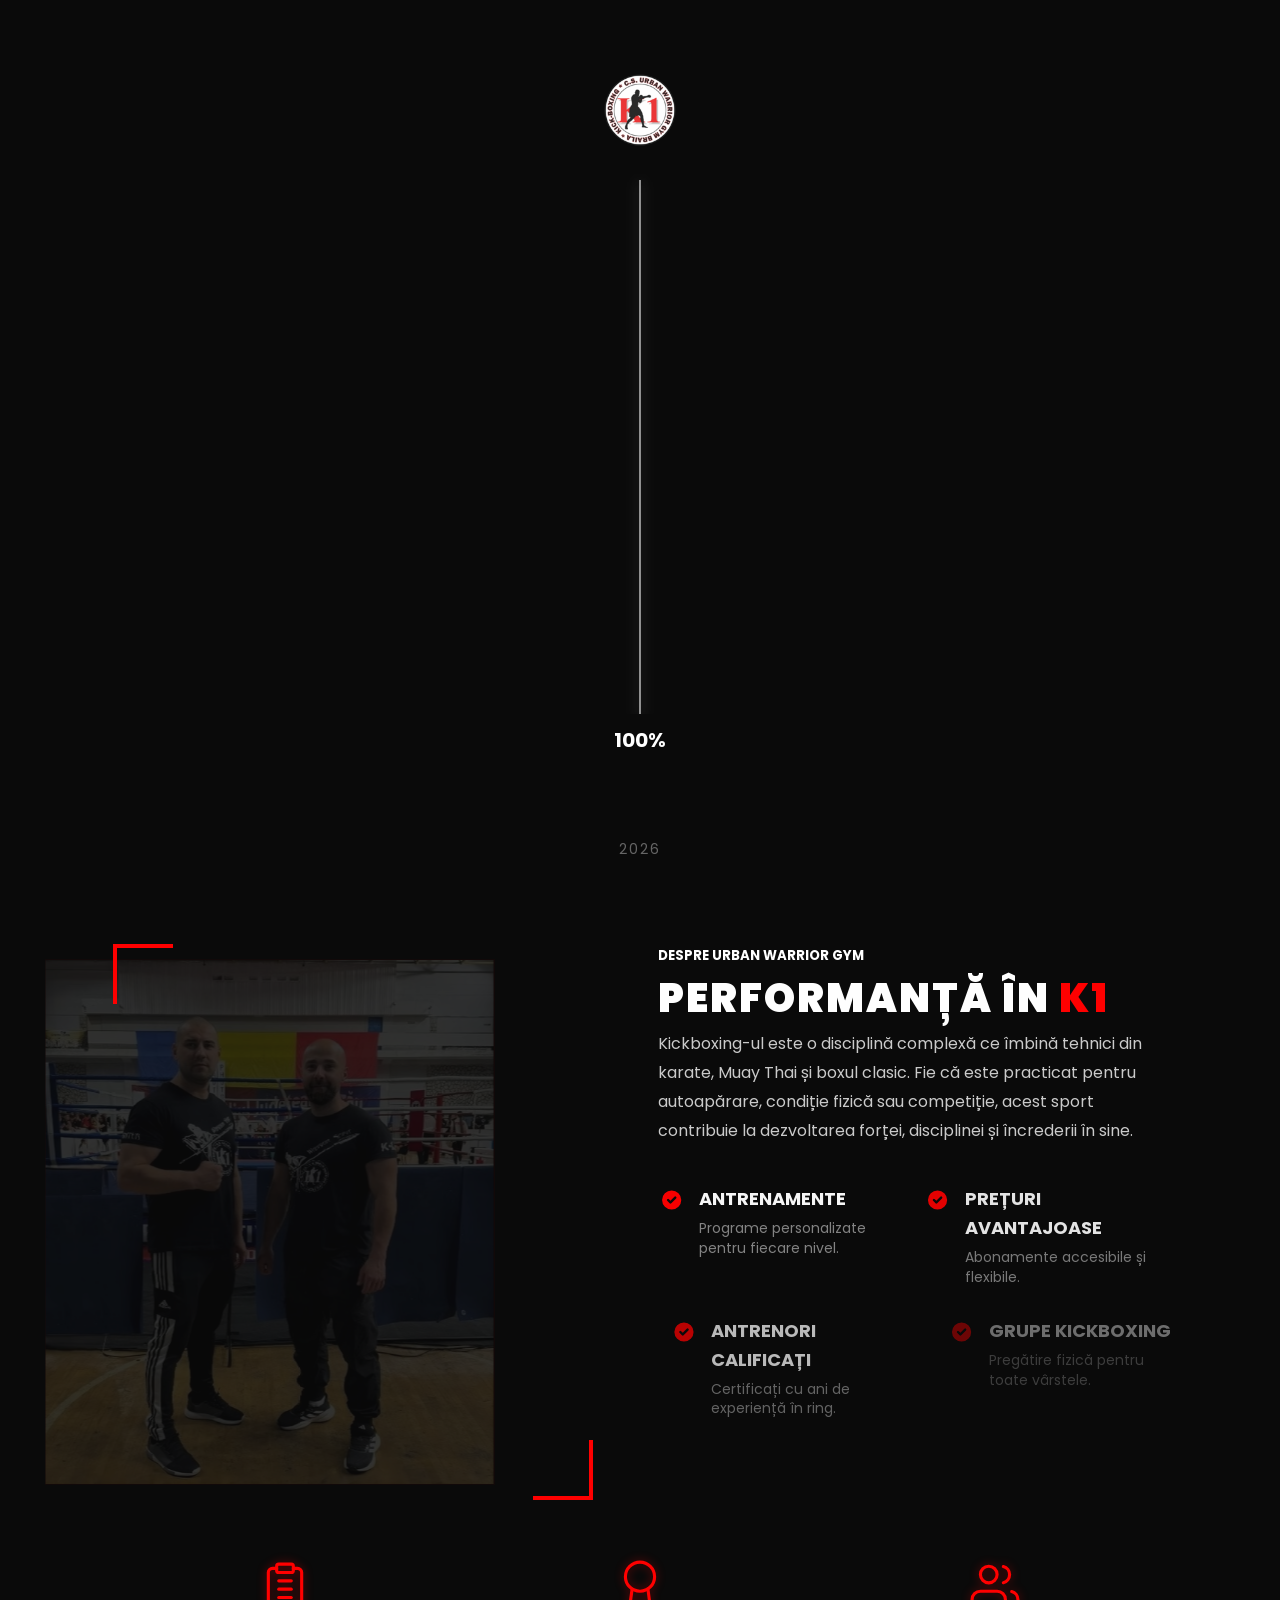
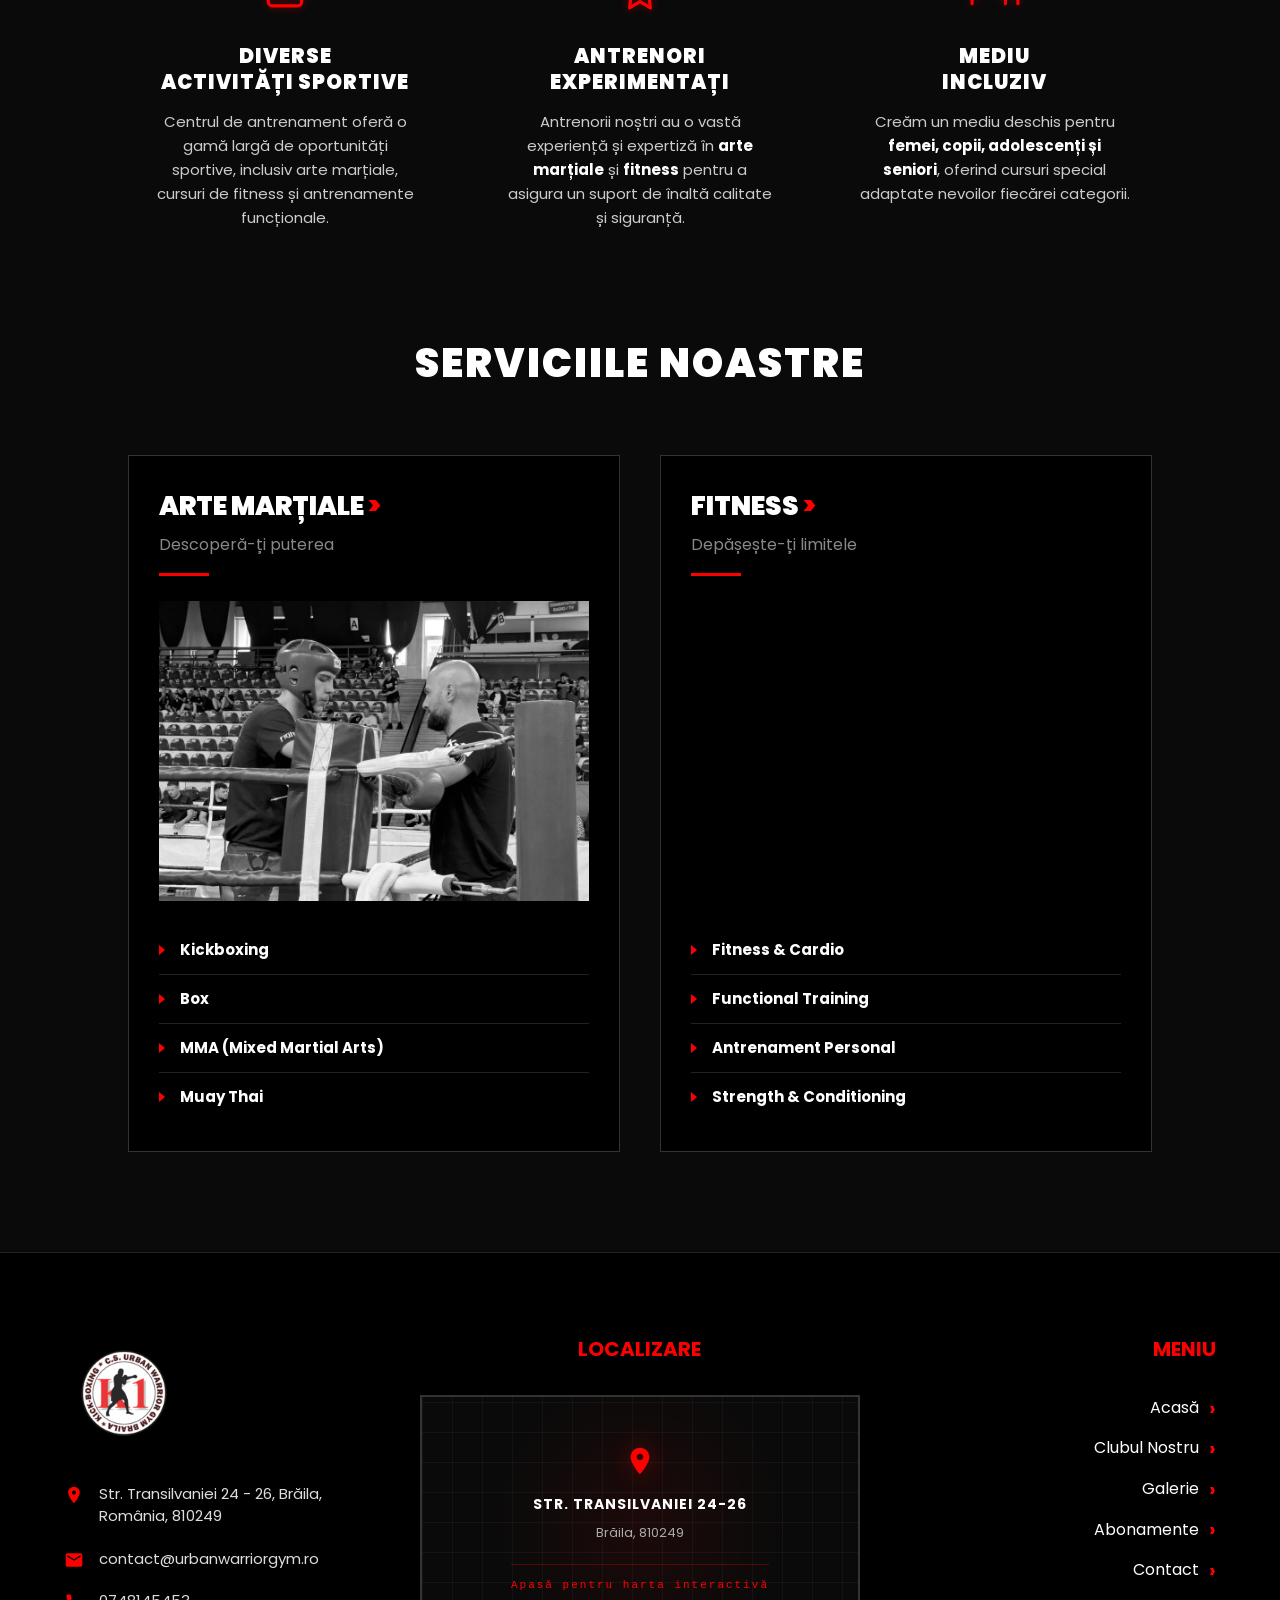
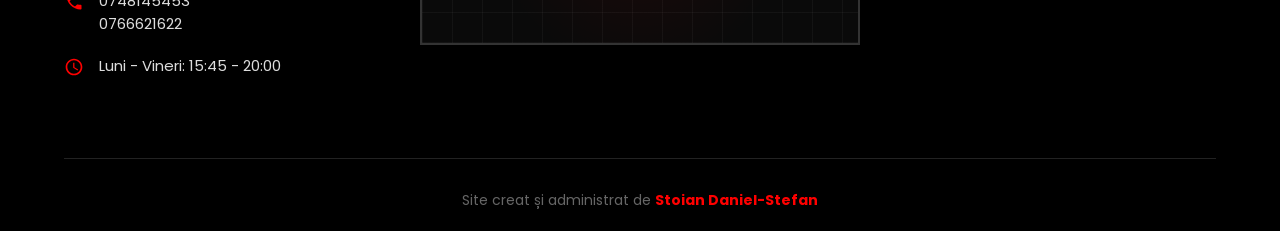
==== index.html @ cb4007ab "Hotfix: remove defer from gsap+lenis to fix preloader blocking" ====
<!doctype html>
<html lang="ro">
  <head>
    <meta charset="UTF-8" />
    <meta name="viewport" content="width=device-width, initial-scale=1.0" />
    <title>Urban Warrior Gym - Sală K1 Brăila | Kickboxing, MMA, Box</title>
    <meta name="description" content="C.S. Urban Warrior Gym Brăila - Sală de kickboxing, K1, MMA și fitness. Antrenori certificați, programe pentru toate nivelele." />
    <meta name="keywords" content="kickboxing braila, K1, MMA, fitness, sport contact, urban warrior gym" />
    <meta name="author" content="Stoian Daniel-Stefan" />
    <meta property="og:title" content="Urban Warrior Gym - Sală K1 Brăila" />
    <meta property="og:description" content="Comunitate dedicată pasionaților de sporturi de contact și performanță." />
    <meta property="og:image" content="img/luptatori-k1.jpg" />
    <meta property="og:type" content="website" />
    <meta property="og:locale" content="ro_RO" />
    <meta name="twitter:card" content="summary_large_image" />
    <meta name="theme-color" content="#0a0a0a" />
    <link rel="icon" type="image/png" href="img/logo.png" />
        <style>
      *{margin:0;padding:0;box-sizing:border-box;font-family:"Poppins",sans-serif}
      html,body{scrollbar-width:none;-ms-overflow-style:none}
      html::-webkit-scrollbar,body::-webkit-scrollbar{display:none;width:0;height:0}
      body{background-color:#0a0a0a;color:#fff;line-height:1.6;overflow-x:hidden;position:relative;-webkit-font-smoothing:antialiased;user-select:none}
      .preloader{position:fixed;top:0;left:0;width:100%;height:100%;background-color:#0a0a0a;z-index:9999;display:flex;justify-content:center;align-items:center;overflow:hidden}
      .preloader-header{position:absolute;top:60px;left:50%;transform:translateX(-50%);z-index:10}
      .loader-logo{width:100px;height:auto;display:block}
      .navbar{display:grid;grid-template-columns:1fr auto 1fr;align-items:center;background-color:rgba(10,10,10,0.8);backdrop-filter:blur(15px);-webkit-backdrop-filter:blur(15px);position:fixed;width:100%;z-index:1000;height:100px;border-bottom:1px solid rgba(255,255,255,0.05);padding:0}
      .logo-container{display:flex;justify-content:center;align-items:center;height:100%}
      .logo-img{height:80px;width:auto;display:block}
      .hero-split{display:flex;height:85vh;padding-top:100px;position:relative;overflow:hidden}
      .hero-content{flex:1;display:flex;flex-direction:column;justify-content:center;padding-left:10%;z-index:10}
      .hero-content h1{font-size:70px;font-weight:900;line-height:1;margin-bottom:25px;text-transform:uppercase}
      .red-text{color:#ff0000}
      .hero-image-container{flex:1.3;position:relative;height:100%;margin-left:-100px;z-index:2;overflow:hidden;isolation:isolate}
      .hero-img-actual{width:125%;height:100%;object-fit:cover;object-position:25% center;display:block}
      .global-grid-overlay{position:fixed;top:0;left:0;width:100%;height:100%;pointer-events:none;z-index:-1}
      #tsparticles{position:fixed;top:0;left:0;width:100%;height:100%;pointer-events:none;z-index:-2}
    </style>
    <link rel="preload" href="css/style.css" as="style" onload="this.onload=null;this.rel='stylesheet'" />
    <noscript><link rel="stylesheet" href="css/style.css" /></noscript>
    <link rel="preload" as="image" href="img/luptatori-k1-mobile.avif" type="image/avif" media="(max-width: 768px)" fetchpriority="high" />
    <link rel="preload" as="image" href="img/luptatori-k1.avif" type="image/avif" media="(min-width: 769px)" fetchpriority="high" />
    <link rel="preload" as="image" href="img/logo.png" fetchpriority="high" />
    <script>
      if (history.scrollRestoration) {
        history.scrollRestoration = "manual";
      }
      window.scrollTo(0, 0);
    </script>
        <script>
      (function () {
        document.addEventListener("contextmenu", function (e) { e.preventDefault(); });
        document.addEventListener("keydown", function (e) {
          var k = (e.key || "").toLowerCase();
          if (k === "f12") return e.preventDefault();
          if (e.ctrlKey && k === "u") return e.preventDefault();
          if (e.ctrlKey && k === "s") return e.preventDefault();
          if (e.ctrlKey && e.shiftKey && (k === "i" || k === "j" || k === "c")) return e.preventDefault();
          if (e.metaKey && e.altKey && (k === "i" || k === "j" || k === "c")) return e.preventDefault();
        });
        document.addEventListener("dragstart", function (e) {
          if (e.target && e.target.tagName === "IMG") e.preventDefault();
        });
      })();
    </script>
    <script src="js/gsap.min.js"></script>
    <script src="js/ScrollTrigger.min.js" defer></script>
    <script src="js/lenis.min.js"></script>
    <script src="js/tsparticles.slim.min.js" defer></script>    <script type="application/ld+json">
    {
      "@context": "https://schema.org",
      "@type": "SportsActivityLocation",
      "name": "C.S. Urban Warrior Gym",
      "address": {
        "@type": "PostalAddress",
        "streetAddress": "Str. Transilvaniei 24-26",
        "addressLocality": "Brăila",
        "postalCode": "810249",
        "addressCountry": "RO"
      },
      "telephone": "+40748145453",
      "email": "contact@urbanwarriorgym.ro",
      "openingHoursSpecification": [
        {
          "@type": "OpeningHoursSpecification",
          "dayOfWeek": ["Monday", "Tuesday", "Wednesday", "Thursday", "Friday"],
          "opens": "15:45",
          "closes": "20:00"
        }
      ],
      "sameAs": [
        "https://www.facebook.com/profile.php?id=100063555311388",
        "https://www.instagram.com/club_sportiv_urban_warrior_gym/",
        "https://www.youtube.com/@urbanwarriorgymbraila1560"
      ],
      "sport": ["Kickboxing", "K1", "MMA", "Box", "Muay Thai", "Fitness"]
    }
    </script>
  </head>
  <body>
    <div id="tsparticles"></div>
    <div class="global-grid-overlay"></div>

    <div class="preloader">
      <div class="loading-group">
        <div class="preloader-header">
          <img src="img/logo.png" alt="Urban Warrior Gym" class="loader-logo" width="100" height="100" />
        </div>
        <div class="loader-track">
          <div class="line-bg"></div>
          <div class="line-progress"></div>
          <div class="counter-wrap">
            <div class="counter">0%</div>
          </div>
        </div>
        <div class="preloader-footer">2026</div>
      </div>
      <div class="final-text-container">
        <div class="final-text left">URBAN</div>
        <div class="final-text right">WARRIOR</div>
      </div>
    </div>

    <nav class="navbar">
      <div class="logo-container">
        <img src="img/logo.png" alt="C.S. Urban Warrior K1 Logo" class="logo-img" width="80" height="80" />
      </div>
      <ul class="nav-links">
        <li><a href="#" class="active">ACASĂ</a></li>
        <li><a href="club.html">CLUBUL NOSTRU</a></li>
        <li><a href="galerie.html">GALERIE</a></li>
        <li><a href="abonamente.html">ABONAMENTE</a></li>
        <li><a href="contact.html">CONTACT</a></li>
      </ul>
      <button class="hamburger" aria-label="Meniu" type="button">
        <span></span>
        <span></span>
        <span></span>
      </button>
      <a href="contact.html" class="btn-cta">HAI LA SALĂ!</a>
    </nav>

    <section class="hero-split">
      <div class="hero-content">
        <h5 class="hero-subtitle">Bine ai venit!</h5>
        <h1>
          URBAN <span class="red-text">WARRIOR</span> <br />
          GYM
        </h1>
        <p class="hero-description">
          Urban Warrior Gym nu este doar o sală de antrenament, ci o comunitate
          dedicată pasionaților de sporturi de contact și performanță. Aici,
          fiecare antrenament înseamnă mai mult decât exercițiu fizic este o
          oportunitate de a evolua, de a depăși limitele și de a face parte
          dintr-un colectiv care te motivează să atingi noi performanțe.
        </p>
      </div>

      <div class="hero-image-container tech-frame">
        <div class="crosshair-corner corner-tl"></div>
        <div class="crosshair-corner corner-br"></div>
        <picture>
          <source type="image/avif" media="(max-width: 768px)" srcset="img/luptatori-k1-mobile.avif" />
          <source type="image/webp" media="(max-width: 768px)" srcset="img/luptatori-k1-mobile.webp" />
          <source media="(max-width: 768px)" srcset="img/luptatori-k1-mobile.jpg" />
          <source type="image/avif" srcset="img/luptatori-k1.avif" />
          <source type="image/webp" srcset="img/luptatori-k1.webp" />
          <img
            src="img/luptatori-k1.jpg"
            alt="Luptători Urban Warrior"
            class="hero-img-actual"
            fetchpriority="high"
            decoding="async"
          />
        </picture>
      </div>
    </section>

    <div class="marquee-wrapper">
      <div class="marquee-track">
        <div class="marquee-half">
          <span>KICKBOXING</span><span class="dot">•</span><span>MMA</span><span class="dot">•</span><span>FITNESS</span><span class="dot">•</span><span>BOX</span><span class="dot">•</span><span>CARDIO</span><span class="dot">•</span><span>MUAY THAI</span><span class="dot">•</span>
        </div>
        <div class="marquee-half" aria-hidden="true">
          <span>KICKBOXING</span><span class="dot">•</span><span>MMA</span><span class="dot">•</span><span>FITNESS</span><span class="dot">•</span><span>BOX</span><span class="dot">•</span><span>CARDIO</span><span class="dot">•</span><span>MUAY THAI</span><span class="dot">•</span>
        </div>
      </div>
    </div>

    <section class="about-section">
      <div class="about-container">
        <div class="about-image-wrapper">
          <div class="tech-corner top-left"></div>
          <div class="tech-corner bottom-right"></div>
          <picture>
              <source type="image/avif" srcset="img/antrenori-k1.avif" />
              <source type="image/webp" srcset="img/antrenori-k1.webp" />
              <img loading="lazy" decoding="async"
            src="img/antrenori-k1.jpg"
            alt="Antrenori Urban Warrior Gym"
            class="about-img" />
            </picture>
        </div>

        <div class="about-content">
          <h5 class="tech-subtitle">DESPRE URBAN WARRIOR GYM</h5>
          <h2 class="section-title text-left">
            PERFORMANȚĂ ÎN <span class="red-text">K1</span>
          </h2>

          <p class="about-description">
            Kickboxing-ul este o disciplină complexă ce îmbină tehnici din
            karate, Muay Thai și boxul clasic. Fie că este practicat pentru
            autoapărare, condiție fizică sau competiție, acest sport contribuie
            la dezvoltarea forței, disciplinei și încrederii în sine.
          </p>

          <div class="about-features-grid">
            <div class="feature-item">
              <svg
                xmlns="http://www.w3.org/2000/svg"
                class="feature-icon"
                viewBox="0 0 20 20"
                fill="currentColor"
              >
                <path
                  fill-rule="evenodd"
                  d="M10 18a8 8 0 100-16 8 8 0 000 16zm3.707-9.293a1 1 0 00-1.414-1.414L9 10.586 7.707 9.293a1 1 0 00-1.414 1.414l2 2a1 1 0 001.414 0l4-4z"
                  clip-rule="evenodd"
                />
              </svg>
              <div class="feature-text">
                <h3>Antrenamente</h3>
                <p>Programe personalizate pentru fiecare nivel.</p>
              </div>
            </div>

            <div class="feature-item">
              <svg
                xmlns="http://www.w3.org/2000/svg"
                class="feature-icon"
                viewBox="0 0 20 20"
                fill="currentColor"
              >
                <path
                  fill-rule="evenodd"
                  d="M10 18a8 8 0 100-16 8 8 0 000 16zm3.707-9.293a1 1 0 00-1.414-1.414L9 10.586 7.707 9.293a1 1 0 00-1.414 1.414l2 2a1 1 0 001.414 0l4-4z"
                  clip-rule="evenodd"
                />
              </svg>
              <div class="feature-text">
                <h3>Prețuri avantajoase</h3>
                <p>Abonamente accesibile și flexibile.</p>
              </div>
            </div>

            <div class="feature-item">
              <svg
                xmlns="http://www.w3.org/2000/svg"
                class="feature-icon"
                viewBox="0 0 20 20"
                fill="currentColor"
              >
                <path
                  fill-rule="evenodd"
                  d="M10 18a8 8 0 100-16 8 8 0 000 16zm3.707-9.293a1 1 0 00-1.414-1.414L9 10.586 7.707 9.293a1 1 0 00-1.414 1.414l2 2a1 1 0 001.414 0l4-4z"
                  clip-rule="evenodd"
                />
              </svg>
              <div class="feature-text">
                <h3>Antrenori calificați</h3>
                <p>Certificați cu ani de experiență în ring.</p>
              </div>
            </div>

            <div class="feature-item">
              <svg
                xmlns="http://www.w3.org/2000/svg"
                class="feature-icon"
                viewBox="0 0 20 20"
                fill="currentColor"
              >
                <path
                  fill-rule="evenodd"
                  d="M10 18a8 8 0 100-16 8 8 0 000 16zm3.707-9.293a1 1 0 00-1.414-1.414L9 10.586 7.707 9.293a1 1 0 00-1.414 1.414l2 2a1 1 0 001.414 0l4-4z"
                  clip-rule="evenodd"
                />
              </svg>
              <div class="feature-text">
                <h3>Grupe Kickboxing</h3>
                <p>Pregătire fizică pentru toate vârstele.</p>
              </div>
            </div>
          </div>

          <a
            href="#"
            class="btn-cta"
            style="display: inline-flex; margin-top: 30px"
            >DESCOPERĂ</a
          >
        </div>
      </div>
    </section>
    <section class="benefits-section">
      <div class="benefits-container">
        <div class="benefit-item">
          <div class="benefit-icon-wrapper">
            <svg
              xmlns="http://www.w3.org/2000/svg"
              class="benefit-icon"
              viewBox="0 0 24 24"
              fill="none"
              stroke="currentColor"
              stroke-width="2"
              stroke-linecap="round"
              stroke-linejoin="round"
            >
              <path
                d="M16 4h2a2 2 0 0 1 2 2v14a2 2 0 0 1-2 2H6a2 2 0 0 1-2-2V6a2 2 0 0 1 2-2h2"
              ></path>
              <rect x="8" y="2" width="8" height="4" rx="1" ry="1"></rect>
              <path d="M9 14h6"></path>
              <path d="M9 18h6"></path>
              <path d="M9 10h6"></path>
            </svg>
          </div>
          <h3>
            DIVERSE <br />
            ACTIVITĂȚI SPORTIVE
          </h3>
          <p>
            Centrul de antrenament oferă o gamă largă de oportunități sportive,
            inclusiv arte marțiale, cursuri de fitness și antrenamente
            funcționale.
          </p>
        </div>

        <div class="benefit-item">
          <div class="benefit-icon-wrapper">
            <svg
              xmlns="http://www.w3.org/2000/svg"
              class="benefit-icon"
              viewBox="0 0 24 24"
              fill="none"
              stroke="currentColor"
              stroke-width="2"
              stroke-linecap="round"
              stroke-linejoin="round"
            >
              <circle cx="12" cy="8" r="7"></circle>
              <polyline
                points="8.21 13.89 7 23 12 20 17 23 15.79 13.88"
              ></polyline>
            </svg>
          </div>
          <h3>
            ANTRENORI <br />
            EXPERIMENTAȚI
          </h3>
          <p>
            Antrenorii noștri au o vastă experiență și expertiză în
            <strong>arte marțiale</strong> și <strong>fitness</strong> pentru a
            asigura un suport de înaltă calitate și siguranță.
          </p>
        </div>

        <div class="benefit-item">
          <div class="benefit-icon-wrapper">
            <svg
              xmlns="http://www.w3.org/2000/svg"
              class="benefit-icon"
              viewBox="0 0 24 24"
              fill="none"
              stroke="currentColor"
              stroke-width="2"
              stroke-linecap="round"
              stroke-linejoin="round"
            >
              <path d="M17 21v-2a4 4 0 0 0-4-4H5a4 4 0 0 0-4 4v2"></path>
              <circle cx="9" cy="7" r="4"></circle>
              <path d="M23 21v-2a4 4 0 0 0-3-3.87"></path>
              <path d="M16 3.13a4 4 0 0 1 0 7.75"></path>
            </svg>
          </div>
          <h3>
            MEDIU <br />
            INCLUZIV
          </h3>
          <p>
            Creăm un mediu deschis pentru
            <strong>femei, copii, adolescenți și seniori</strong>, oferind
            cursuri special adaptate nevoilor fiecărei categorii.
          </p>
        </div>
      </div>
    </section>
    <section class="services">
      <div class="services-header">
        <h2 class="section-title">SERVICIILE NOASTRE</h2>
      </div>

      <div class="services-container">
        <div class="service-card">
          <div class="card-header">
            <h3>ARTE MARȚIALE <span class="red-text">></span></h3>
            <p class="card-subtitle">Descoperă-ți puterea</p>
            <div class="red-line"></div>
          </div>

          <div class="card-img">
            <picture>
              <source type="image/avif" srcset="img/martial-arts.avif" />
              <source type="image/webp" srcset="img/martial-arts.webp" />
              <img loading="lazy" decoding="async"
              src="img/martial-arts.jpg"
              alt="Martial Arts"
              class="img-fix"
              z />
            </picture>
          </div>

          <ul class="tech-list">
            <li>Kickboxing</li>
            <li>Box</li>
            <li>MMA (Mixed Martial Arts)</li>
            <li>Muay Thai</li>
          </ul>
        </div>

        <div class="service-card">
          <div class="card-header">
            <h3>FITNESS <span class="red-text">></span></h3>
            <p class="card-subtitle">Depășește-ți limitele</p>
            <div class="red-line"></div>
          </div>

          <div class="card-img">
            <picture>
              <source type="image/avif" srcset="img/fitness.avif" />
              <source type="image/webp" srcset="img/fitness.webp" />
              <img loading="lazy" decoding="async" src="img/fitness.jpg" alt="Fitness" class="img-fix" />
            </picture>
          </div>

          <ul class="tech-list">
            <li>Fitness & Cardio</li>
            <li>Functional Training</li>
            <li>Antrenament Personal</li>
            <li>Strength & Conditioning</li>
          </ul>
        </div>
      </div>
    </section>
    <div id="imageModal" class="modal">
      <span class="close-modal">&times;</span>
      <img class="modal-content" id="imgExpanded" />
      <div id="caption"></div>
    </div>

    <script>

      const lenis = new Lenis({
        duration: 0.9,
        easing: (t) => 1 - Math.pow(1 - t, 3),
        smooth: true,
        smoothTouch: false,
        syncTouch: false,
        wheelMultiplier: 1,
        lerp: 0.1,
      });

      lenis.stop();

      function raf(time) {
        lenis.raf(time);
        requestAnimationFrame(raf);
      }
      requestAnimationFrame(raf);

      document.addEventListener("DOMContentLoaded", () => {
        const preloader = document.querySelector(".preloader");



        const prefetchList = [
          "img/dan_capatana.jpg",
          "img/petrica_roman.jpg",
          "img/onoare.jpg",
          "img/disciplina.jpg",
          "img/respect.jpg",
          "img/victorie.jpg",
          "img/focus.jpg",
          "img/foto1.jpg",
          "img/foto2.jpg",
          "img/foto3.jpg",
          "img/foto4.jpg",
          "img/foto5.jpg",
          "img/foto6.jpg",
        ];
        if ("requestIdleCallback" in window) {
          requestIdleCallback(() => {
            prefetchList.forEach((src) => {
              const img = new Image();
              img.decoding = "async";
              img.src = src;
            });
          });
        } else {

          setTimeout(() => {
            prefetchList.forEach((src) => {
              const img = new Image();
              img.src = src;
            });
          }, 500);
        }


        const navEntry = performance.getEntriesByType("navigation")[0];
        if (navEntry && navEntry.type === "reload") {

          sessionStorage.removeItem("introVazut");
        }


        if (sessionStorage.getItem("introVazut") === "true") {

          preloader.style.display = "none";
          lenis.start();

          if (typeof ScrollTrigger !== "undefined") {
            ScrollTrigger.refresh();
          }
        } else {

          const counterElement = document.querySelector(".counter");
          const lineProgress = document.querySelector(".line-progress");
          const counterWrap = document.querySelector(".counter-wrap");
          const loadingGroup = document.querySelector(".loading-group");
          const finalTextContainer = document.querySelector(
            ".final-text-container",
          );
          const finalTexts = document.querySelectorAll(".final-text");

          let progress = { value: 0 };
          const tl = gsap.timeline();

          tl.to(progress, {
            value: 100,
            duration: 2.2,
            ease: "power2.inOut",
            onUpdate: function () {
              let percentage = Math.round(progress.value);
              counterElement.textContent = percentage + "%";
              lineProgress.style.height = percentage + "%";
              counterWrap.style.top = percentage + "%";
            },
          })
            .to(loadingGroup, { autoAlpha: 0, duration: 0.3 })
            .to(finalTextContainer, { autoAlpha: 1, duration: 0.01 }, "-=0.1")
            .to(finalTexts, {
              y: 0,
              opacity: 1,
              scale: 1,
              duration: 0.5,
              ease: "back.out(1.2)",
              stagger: 0.1,
            })
            .to({}, { duration: 0.8 })
            .to(preloader, {
              scale: 0.95,
              borderRadius: "30px",
              duration: 0.8,
              ease: "power3.inOut",
              boxShadow: "0px 20px 50px rgba(0,0,0,0.5)",
            })
            .to(
              finalTextContainer,
              { opacity: 0, scale: 0.9, duration: 0.4 },
              "<+=0.2",
            )
            .to(
              preloader,
              {
                y: "-120%",
                duration: 0.8,
                ease: "power4.in",
                onComplete: () => {

                  sessionStorage.setItem("introVazut", "true");
                  lenis.start();
                },
              },
              ">-0.2",
            );
        }
      });
    </script>

    <script>
      var modal = document.getElementById("imageModal");
      var img = document.querySelector(".about-img");
      var modalImg = document.getElementById("imgExpanded");
      var closeBtn = document.querySelector(".close-modal");

      img.onclick = function () {
        modal.style.display = "flex";
        modal.style.alignItems = "center";
        modal.style.justifyContent = "center";
        modalImg.src = this.src;
      };

      closeBtn.onclick = function () {
        modal.style.display = "none";
      };

      modal.onclick = function (e) {
        if (e.target !== modalImg) {
          modal.style.display = "none";
        }
      };

      document.addEventListener("keydown", function (event) {
        if (event.key === "Escape") {
          modal.style.display = "none";
        }
      });
    </script>
    <script>
      document.addEventListener("DOMContentLoaded", () => {

        if (typeof ScrollTrigger !== "undefined") {
          gsap.registerPlugin(ScrollTrigger);

          gsap.from(".about-img", {
            scrollTrigger: {
              trigger: ".about-section",
              start: "top 80%",
              toggleActions: "play none none reverse",
            },
            x: -100,
            opacity: 0,
            duration: 1.2,
            ease: "power3.out",
          });


          const elementeText = gsap.utils.toArray([
            ".about-content h5",
            ".about-content h2",
            ".about-description",
            ".feature-item",
            ".about-content .btn-cta",
          ]);

          gsap.from(elementeText, {
            scrollTrigger: {
              trigger: ".about-content",
              start: "top 80%",
            },
            x: 50,
            opacity: 0,
            duration: 1,
            stagger: 0.15,
            ease: "power3.out",
          });
        }
      });
    </script>
    <footer class="site-footer">
      <div class="footer-content">
        <div class="footer-col contact-col">
          <img src="img/logo.png" alt="Urban Warrior Logo" class="footer-logo" width="120" height="120" />

          <ul class="contact-details">
            <li>
              <svg
                xmlns="http://www.w3.org/2000/svg"
                class="footer-icon"
                viewBox="0 0 24 24"
                fill="currentColor"
              >
                <path
                  d="M12 2C8.13 2 5 5.13 5 9c0 5.25 7 13 7 13s7-7.75 7-13c0-3.87-3.13-7-7-7zm0 9.5c-1.38 0-2.5-1.12-2.5-2.5s1.12-2.5 2.5-2.5 2.5 1.12 2.5 2.5-1.12 2.5-2.5 2.5z"
                />
              </svg>
              <span>Str. Transilvaniei 24 - 26, Brăila, România, 810249</span>
            </li>
            <li>
              <svg
                xmlns="http://www.w3.org/2000/svg"
                class="footer-icon"
                viewBox="0 0 24 24"
                fill="currentColor"
              >
                <path
                  d="M20 4H4c-1.1 0-1.99.9-1.99 2L2 18c0 1.1.9 2 2 2h16c1.1 0 2-.9 2-2V6c0-1.1-.9-2-2-2zm0 4l-8 5-8-5V6l8 5 8-5v2z"
                />
              </svg>
              <span>contact@urbanwarriorgym.ro</span>
            </li>
            <li>
              <svg
                xmlns="http://www.w3.org/2000/svg"
                class="footer-icon"
                viewBox="0 0 24 24"
                fill="currentColor"
              >
                <path
                  d="M6.62 10.79c1.44 2.83 3.76 5.14 6.59 6.59l2.2-2.2c.27-.27.67-.36 1.02-.28 1.12.27 2.33.41 3.57.41.55 0 1 .45 1 1V20c0 .55-.45 1-1 1-9.39 0-17-7.61-17-17 0-.55.45-1 1-1h3.5c.55 0 1 .45 1 1 .25 1.13.41 2.5.68 3.7.09.42-.04.83-.41 1.17l-1.99 2.14z"
                />
              </svg>
              <div class="phones">
                <span>0748145453</span>
                <span>0766621622</span>
              </div>
            </li>
            <li>
              <svg
                xmlns="http://www.w3.org/2000/svg"
                class="footer-icon"
                viewBox="0 0 24 24"
                fill="currentColor"
              >
                <path
                  d="M11.99 2C6.47 2 2 6.48 2 12s4.47 10 9.99 10C17.52 22 22 17.52 22 12S17.52 2 11.99 2zM12 20c-4.42 0-8-3.58-8-8s3.58-8 8-8 8 3.58 8 8-3.58 8-8 8zm.5-13H11v6l5.25 3.15.75-1.23-4.5-2.67z"
                />
              </svg>
              <span>Luni - Vineri: 15:45 - 20:00</span>
            </li>
          </ul>
        </div>

        <div class="footer-col contact-col"></div>

        <div class="footer-col map-col">
          <h3 class="footer-title">LOCALIZARE</h3>
          <div class="map-frame">
            <div class="map-placeholder" data-mapsrc="https://www.google.com/maps/embed?pb=!1m18!1m12!1m3!1d2823.963868846358!2d27.95478437666248!3d45.26388897107147!2m3!1f0!2f0!3f0!3m2!1i1024!2i768!4f13.1!3m3!1m2!1s0x40b729be60b62d2b%3A0x6a0c0e0b6b6b6b6b!2sStrada%20Transilvaniei%2024%2C%20Br%C4%83ila!5e0!3m2!1sen!2sro!4v1700000000000!5m2!1sen!2sro" data-loaded="false">
              <div class="map-placeholder-inner">
                <svg viewBox="0 0 24 24" fill="currentColor" class="map-pin-icon"><path d="M12 2C8.13 2 5 5.13 5 9c0 5.25 7 13 7 13s7-7.75 7-13c0-3.87-3.13-7-7-7zm0 9.5c-1.38 0-2.5-1.12-2.5-2.5s1.12-2.5 2.5-2.5 2.5 1.12 2.5 2.5-1.12 2.5-2.5 2.5z"/></svg>
                <strong>Str. Transilvaniei 24-26</strong>
                <span class="map-place">Brăila, 810249</span>
                <span class="map-load-hint">Apasă pentru harta interactivă</span>
              </div>
            </div>
          </div>
        </div>

        <div class="footer-col menu-col"></div>

        <div class="footer-col menu-col">
          <h3 class="footer-title">MENIU</h3>
          <ul class="footer-links">
            <li><a href="index.html">Acasă</a></li>
            <li><a href="club.html">Clubul Nostru</a></li>
            <li><a href="galerie.html">Galerie</a></li>
            <li><a href="abonamente.html">Abonamente</a></li>
            <li><a href="contact.html">Contact</a></li>
          </ul>
        </div>
      </div>

      <div class="footer-bottom">
        <p>
          Site creat și administrat de
          <span class="admin-name">Stoian Daniel-Stefan</span>
        </p>
      </div>
    </footer>
      <script>
      if (typeof tsParticles !== "undefined") {
        tsParticles.load({
          id: "tsparticles",
          options: {
            fpsLimit: 60,
            particles: {
              number: { value: 35, density: { enable: true, area: 1200 } },
              color: { value: ["#ff0000", "#ffffff"] },
              opacity: { value: { min: 0.08, max: 0.4 } },
              size: { value: { min: 0.5, max: 2 } },
              move: {
                enable: true,
                speed: 0.5,
                direction: "none",
                random: true,
                straight: false,
                outModes: { default: "out" }
              },
              links: { enable: false }
            },
            background: { color: "transparent" },
            interactivity: { events: { onHover: { enable: false } } },
            detectRetina: true
          }
        });
      }
    </script>
      <script>
      (function () {
        var burger = document.querySelector(".hamburger");
        if (!burger) return;
        burger.addEventListener("click", function () {
          document.body.classList.toggle("menu-open");
        });
        document.querySelectorAll(".nav-links a").forEach(function (a) {
          a.addEventListener("click", function () {
            document.body.classList.remove("menu-open");
          });
        });
      })();
    </script>
  
    <script>
      (function () {
        document.addEventListener("click", function (e) {
          const ph = e.target.closest(".map-placeholder");
          if (!ph || ph.dataset.loaded === "true") return;
          const src = ph.dataset.mapsrc;
          if (!src) return;
          const iframe = document.createElement("iframe");
          iframe.src = src;
          iframe.allowFullscreen = true;
          iframe.loading = "lazy";
          iframe.referrerPolicy = "no-referrer-when-downgrade";
          iframe.style.cssText = "position:absolute;inset:0;width:100%;height:100%;border:0;z-index:2";
          iframe.title = "Hartă C.S. Urban Warrior Gym";
          ph.appendChild(iframe);
          ph.dataset.loaded = "true";
          ph.style.cursor = "default";
        }, { passive: true });
      })();
    </script>
  </body>
</html>
---- css/style.css ----
@font-face {
  font-family: "Poppins";
  src: url("../fonts/Poppins-Regular.ttf") format("truetype");
  font-weight: 400;
  font-style: normal;
  font-display: swap;
}

@font-face {
  font-family: "Poppins";
  src: url("../fonts/Poppins-Bold.ttf") format("truetype");
  font-weight: 700;
  font-style: normal;
  font-display: swap;
}

@font-face {
  font-family: "Poppins";
  src: url("../fonts/Poppins-Black.ttf") format("truetype");
  font-weight: 900;
  font-style: normal;
  font-display: swap;
}

* {
  margin: 0;
  padding: 0;
  box-sizing: border-box;
  font-family: "Poppins", sans-serif;
}

html,
body {
  scrollbar-width: none;
  -ms-overflow-style: none;
}

html::-webkit-scrollbar,
body::-webkit-scrollbar {
  display: none;
  width: 0;
  height: 0;
}

body {
  background-color: #0a0a0a;
  color: white;
  line-height: 1.6;
  overflow-x: hidden;
  position: relative;
  -webkit-font-smoothing: antialiased;
  -webkit-user-select: none;
  -moz-user-select: none;
  -ms-user-select: none;
  user-select: none;
}

.preloader {
  position: fixed;
  top: 0;
  left: 0;
  width: 100%;
  height: 100%;
  background-color: #0a0a0a;
  z-index: 9999;
  display: flex;
  justify-content: center;
  align-items: center;
  overflow: hidden;
  border-radius: 0px;
  transform-origin: center center;
  box-shadow: 0 0 0px rgba(0, 0, 0, 0);
}

.loading-group {
  width: 100%;
  height: 100%;
  position: absolute;
  top: 0;
  left: 0;
  z-index: 50;
}

.preloader-header {
  position: absolute;
  top: 60px;
  left: 50%;
  transform: translateX(-50%);
  z-index: 10;
}

.loader-logo {
  width: 100px;
  height: auto;
  display: block;
}

.loader-track {
  position: absolute;
  top: 50%;
  left: 50%;
  transform: translate(-50%, -50%);
  width: 1px;
  height: 60vh;
}

.line-bg {
  position: absolute;
  top: 0;
  left: 0;
  width: 100%;
  height: 100%;
  background-color: rgba(255, 255, 255, 0.15);
}

.line-progress {
  position: absolute;
  top: 0;
  left: 0;
  width: 100%;
  height: 0%;
  background-color: #fff;
  box-shadow: 0 0 15px rgba(255, 255, 255, 0.6);
  z-index: 2;
}

.counter-wrap {
  position: absolute;
  top: 0%;
  left: 50%;
  transform: translate(-50%, -50%);
  z-index: 5;
}

.counter {
  font-size: 20px;
  font-weight: 700;
  color: #fff;
  background-color: #0a0a0a;
  padding: 10px 0;
  margin-top: 40px;
  font-variant-numeric: tabular-nums;
}

.preloader-footer {
  position: absolute;
  bottom: 40px;
  left: 50%;
  transform: translateX(-50%);
  font-size: 14px;
  color: #666;
  letter-spacing: 2px;
}

.final-text-container {
  position: absolute;
  top: 50%;
  left: 50%;
  transform: translate(-50%, -50%);
  display: flex;
  justify-content: center;
  align-items: center;
  gap: 40px;
  z-index: 100;
  visibility: hidden;
  opacity: 0;
  width: 100%;
}

.final-text {
  font-size: 8vw;
  font-weight: 900;
  text-transform: uppercase;
  line-height: 1;
  transform: translateY(30px) scale(0.9);
  opacity: 0;
}

.final-text.left {
  color: #ffffff;
}
.final-text.right {
  color: #ff0000;
}

.navbar {
  display: grid;
  grid-template-columns: 1fr auto 1fr;
  align-items: center;
  background-color: rgba(10, 10, 10, 0.8);
  backdrop-filter: blur(15px);
  position: fixed;
  width: 100%;
  z-index: 1000;
  height: 100px;
  border-bottom: 1px solid rgba(255, 255, 255, 0.05);
  padding: 0;
}

.logo-container {
  display: flex;
  justify-content: center;
  align-items: center;
  height: 100%;
}

.logo-img {
  height: 80px;
  width: auto;
  display: block;
}

.nav-links {
  display: flex;
  list-style: none;
  justify-content: center;
  padding: 0;
  margin: 0;
}

.nav-links li {
  margin: 0 15px;
}

.nav-links a {
  text-decoration: none;
  color: white;
  font-size: 14px;
  font-weight: 700;
  text-transform: uppercase;
  letter-spacing: 1px;
  position: relative;
  transition: color 0.3s;
}

.nav-links a:hover {
  color: #ff0000;
}

.nav-links a.active {
  color: #ff0000;
}

.btn-cta {
  display: inline-flex;
  align-items: center;
  justify-content: center;
  background-color: #ff0000;
  color: white;
  height: 100%;
  min-height: 50px;
  padding: 0 50px;
  text-decoration: none;
  font-weight: 900;
  text-transform: uppercase;
  letter-spacing: 1px;
  transition: 0.3s;
  clip-path: polygon(10% 0%, 100% 0%, 90% 100%, 0% 100%);
}

.btn-cta:hover {
  background-color: white;
  color: #ff0000;
}

.navbar .btn-cta {
  height: 100%;
  width: auto;
  min-width: 180px;
  font-size: 14px;
  padding: 0 40px 0 60px;
  clip-path: polygon(40px 0, 100% 0, 100% 100%, 0% 100%);
  margin-left: auto;
}

.navbar .btn-cta:hover {
  background-color: white;
  color: #ff0000;
  padding-right: 50px;
}

.hero-split {
  display: flex;
  height: 85vh;
  padding-top: 100px;
  position: relative;
  overflow: hidden;
}

.hero-split::before {
  content: "URBAN \A WARRIOR \A GYM";
  white-space: pre;
  position: absolute;
  top: 55%;
  left: 20px;
  transform: translateY(-50%);
  font-size: 9vw;
  font-weight: 900;
  line-height: 0.9;
  color: transparent;
  -webkit-text-stroke: 2px rgba(255, 255, 255, 0.04);
  z-index: 1;
  pointer-events: none;
}

.hero-content {
  flex: 1;
  display: flex;
  flex-direction: column;
  justify-content: center;
  padding-left: 10%;
  z-index: 10;
}

.hero-subtitle {
  color: #ff0000;
  font-size: 16px;
  font-weight: 700;
  letter-spacing: 3px;
  margin-bottom: 15px;
}

.hero-content h1 {
  font-size: 70px;
  font-weight: 900;
  line-height: 1;
  margin-bottom: 25px;
  text-transform: uppercase;
}

.red-text {
  color: #ff0000;
}

.hero-description {
  color: #ccc;
  font-size: 18px;
  max-width: 500px;
  margin-bottom: 0;
}

.hero-image-container {
  flex: 1.3;
  position: relative;
  height: 100%;
  margin-left: -100px;
  z-index: 2;
  overflow: hidden;
  isolation: isolate;
}

.hero-img-actual {
  width: 125%;
  height: 100%;
  object-fit: cover;
  object-position: 25% center;
  position: relative;
  z-index: 1;
  display: block;
}

.hero-image-container::before {
  content: "";
  position: absolute;
  inset: 0;
  background-image:
    linear-gradient(rgba(255, 255, 255, 0.06) 1px, transparent 1px),
    linear-gradient(90deg, rgba(255, 255, 255, 0.06) 1px, transparent 1px);
  background-size: 60px 60px;
  opacity: 0.85;
  mix-blend-mode: overlay;
  pointer-events: none;
  z-index: 4;
  -webkit-mask-image: linear-gradient(
    to right,
    transparent 0%,
    #fff 18%,
    #fff 48%,
    transparent 78%
  );
  -webkit-mask-repeat: no-repeat;
  -webkit-mask-size: 100% 100%;
  mask-image: linear-gradient(
    to right,
    transparent 0%,
    #fff 18%,
    #fff 48%,
    transparent 78%
  );
  mask-repeat: no-repeat;
  mask-size: 100% 100%;
  mask-mode: alpha;
}

.crosshair-corner {
  position: absolute;
  width: 30px;
  height: 30px;
  pointer-events: none;
  z-index: 4;
}

.corner-tl {
  top: 12px;
  left: 12px;
  border-top: 2px solid #fff;
  border-left: 2px solid #fff;
}

.corner-br {
  bottom: 12px;
  right: 12px;
  border-bottom: 2px solid #fff;
  border-right: 2px solid #fff;
}

.marquee-wrapper {
  background-color: #ff0000;
  color: white;
  overflow: hidden;
  white-space: nowrap;
  padding: 10px 0;
  border-top: 2px solid white;
  border-bottom: 2px solid white;
  display: flex;
  align-items: center;
  height: 80px;
}

.marquee-content {
  display: flex;
  flex-shrink: 0;
  animation: scrolling 50s linear infinite;
  align-items: center;
}

.marquee-content span {
  font-size: 40px;
  font-weight: 900;
  padding: 0 30px;
  text-transform: uppercase;
  display: flex;
  align-items: center;
}

.dot {
  font-size: 30px;
  opacity: 0.6;
}

@keyframes scrolling {
  from {
    transform: translateX(0);
  }
  to {
    transform: translateX(-100%);
  }
}

.services {
  padding: 40px 10% 100px 10%;
  background-color: transparent;
  position: relative;
  z-index: 1;
}

.services-header {
  text-align: center;
  margin-bottom: 60px;
}

.section-title {
  font-size: 40px;
  text-transform: uppercase;
  letter-spacing: 2px;
  font-weight: 900;
  margin: 0;
  color: white;
}

.services-container {
  display: flex;
  gap: 40px;
  justify-content: center;
  flex-wrap: wrap;
}

.service-card {
  background-color: #000;
  flex: 1;
  min-width: 350px;
  border: 1px solid #333;
  padding: 30px;
  transition: border-color 0.3s ease;
}

.service-card:hover {
  border-color: #ff0000;
}

.card-header {
  margin-bottom: 25px;
}

.service-card h3 {
  font-size: 26px;
  font-weight: 800;
  color: white;
  text-transform: uppercase;
  margin-bottom: 5px;
}

.card-subtitle {
  color: #888;
  font-size: 16px;
  margin-bottom: 15px;
  font-weight: 400;
}

.red-line {
  width: 50px;
  height: 3px;
  background-color: #ff0000;
}

.card-img {
  width: 100%;
  height: 300px;
  margin-bottom: 25px;
  overflow: hidden;
}

.card-img img {
  width: 100%;
  height: 100%;
  object-fit: cover;
  filter: grayscale(100%);
  transition: 0.4s;
  object-position: top center 20%;
}

.service-card:hover .card-img img {
  filter: grayscale(0%);
  transform: scale(1.05);
}

.tech-list {
  list-style: none;
  padding: 0;
  margin: 0;
}

.tech-list li {
  padding: 12px 0;
  color: white;
  font-size: 15px;
  font-weight: 600;
  border-bottom: 1px solid #222;
  display: flex;
  align-items: center;
  transition: 0.3s;
}

.tech-list li:last-child {
  border-bottom: none;
}

.tech-list li::before {
  content: "";
  display: inline-block;
  width: 0;
  height: 0;
  border-top: 5px solid transparent;
  border-bottom: 5px solid transparent;
  border-left: 6px solid #ff0000;
  margin-right: 15px;
}

.tech-list li:hover {
  padding-left: 10px;
  color: #ccc;
}

html.lenis,
html.lenis body {
  height: auto;
}

.lenis.lenis-smooth {
  scroll-behavior: auto !important;
}

.lenis.lenis-smooth [data-lenis-prevent] {
  overscroll-behavior: contain;
}

.lenis.lenis-stopped {
  overflow: hidden;
}

.lenis.lenis-scrolling iframe {
  pointer-events: none;
}

.global-grid-overlay {
  position: fixed;
  top: 0;
  left: 0;
  width: 100%;
  height: 100%;
  background-image:
    linear-gradient(rgba(255, 255, 255, 0.03) 1px, transparent 1px),
    linear-gradient(90deg, rgba(255, 255, 255, 0.03) 1px, transparent 1px);
  background-size: 60px 60px;
  pointer-events: none;
  z-index: -1;
}

.tech-plus,
.tp-1,
.tech-coords {
  display: none !important;
}

.about-section {
  padding: 100px 10% 30px 10%;
  background-color: transparent;
  position: relative;
  z-index: 1;
}
.about-container {
  display: flex;
  gap: 80px;
  align-items: center;
  flex-wrap: wrap;
}

.about-image-wrapper {
  flex: 1;
  position: relative;
  min-width: 300px;
  max-width: 450px;
  margin: 0 auto;
}

.about-img {
  width: 100%;
  height: auto;
  display: block;
  border: 1px solid rgba(255, 0, 0, 0.2);
  transition: 0.3s;
  position: relative;
  z-index: 2;
  cursor: zoom-in;
}

.tech-corner {
  position: absolute;
  width: 60px;
  height: 60px;
  pointer-events: none;
  z-index: 3;
}

.tech-corner.top-left {
  top: -15px;
  left: -15px;
  border-top: 4px solid #ff0000;
  border-left: 4px solid #ff0000;
}

.tech-corner.bottom-right {
  bottom: -15px;
  right: -15px;
  border-bottom: 4px solid #ff0000;
  border-right: 4px solid #ff0000;
}

.about-content {
  flex: 1;
  min-width: 300px;
}

.text-left {
  text-align: left !important;
}

.about-description {
  color: #ccc;
  font-size: 16px;
  margin-bottom: 40px;
  line-height: 1.8;
}

.about-features-grid {
  display: grid;
  grid-template-columns: 1fr 1fr;
  gap: 30px;
}

.feature-item {
  display: flex;
  align-items: flex-start;
  gap: 15px;
}

.feature-icon {
  width: 24px;
  height: 24px;
  color: #ff0000;
  flex-shrink: 0;
  margin-top: 3px;
}

.feature-text h3 {
  font-size: 18px;
  font-weight: 700;
  margin-bottom: 5px;
  color: white;
  text-transform: uppercase;
}

.feature-text p {
  font-size: 14px;
  color: #888;
  line-height: 1.4;
}

.benefits-section {
  padding: 0 10% 30px 10%;
  background-color: transparent;
  position: relative;
  z-index: 2;
}
.benefits-container {
  display: flex;
  justify-content: space-between;
  gap: 40px;
  flex-wrap: wrap;
}

.benefit-item {
  flex: 1;
  min-width: 280px;
  text-align: center;
  padding: 30px 20px;
  border: 1px solid transparent;
  transition: 0.3s;
}

.benefit-item:hover {
  border-color: rgba(255, 255, 255, 0.1);
  background: rgba(255, 255, 255, 0.02);
}

.benefit-icon-wrapper {
  margin-bottom: 25px;
}

.benefit-icon {
  width: 50px;
  height: 50px;
  color: #ff0000;
  stroke-width: 1.5px;
  filter: drop-shadow(0 0 5px rgba(255, 0, 0, 0.4));
  transition: 0.3s;
}

.benefit-item:hover .benefit-icon {
  transform: scale(1.1);
  color: white;
}

.benefit-item h3 {
  font-size: 20px;
  font-weight: 800;
  color: white;
  text-transform: uppercase;
  margin-bottom: 15px;
  letter-spacing: 1px;
  line-height: 1.3;
}

.benefit-item p {
  font-size: 15px;
  color: #ccc;
  line-height: 1.6;
}

.benefit-item strong {
  color: white;
  font-weight: 700;
}

.modal {
  display: none;
  position: fixed;
  z-index: 99999;
  padding-top: 50px;
  left: 0;
  top: 0;
  width: 100%;
  height: 100%;
  background-color: rgba(10, 10, 10, 0.95);
  backdrop-filter: blur(5px);
}

.modal-content {
  margin: auto;
  display: block;
  width: auto;
  height: auto;
  max-width: 90vw;
  max-height: 85vh;
  object-fit: contain;
  border: 2px solid #ff0000;
  box-shadow: 0 0 30px rgba(255, 0, 0, 0.3);
  animation: zoomIn 0.3s;
}

.close-modal {
  position: absolute;
  top: 20px;
  right: 35px;
  color: #f1f1f1;
  font-size: 60px;
  font-weight: bold;
  transition: 0.3s;
  cursor: pointer;
  line-height: 1;
}

.close-modal:hover,
.close-modal:focus {
  color: #ff0000;
  text-decoration: none;
  cursor: pointer;
}

@keyframes zoomIn {
  from {
    transform: scale(0.8);
    opacity: 0;
  }
  to {
    transform: scale(1);
    opacity: 1;
  }
}

.img-fix {
  object-position: center 29% !important;
}

.site-footer {
  background-color: #000000;
  color: white;
  padding: 80px 5% 20px 5%;
  position: relative;
  z-index: 10;
  border-top: 1px solid #222;
}

.footer-content {
  display: grid;
  grid-template-columns: 1fr 1.5fr 1fr;
  align-items: start;
  gap: 40px;
  margin-bottom: 60px;
  max-width: 1400px;
  margin-left: auto;
  margin-right: auto;
}

.footer-col {
  width: 100%;
}

.contact-col {
  text-align: left;
}

.menu-col {
  text-align: right;
  display: flex;
  flex-direction: column;
  align-items: flex-end;
}

.map-col {
  text-align: center;
  padding: 0 10px;
  flex: 1.5;
  min-width: 300px;
}

.map-frame {
  width: 100%;
  height: 250px;
  border: 2px solid #333;
  overflow: hidden;
  position: relative;
  transition: 0.3s;
}

.footer-logo {
  width: 120px;
  height: auto;
  margin-bottom: 30px;
  display: block;
}

.contact-details {
  list-style: none;
  padding: 0;
  margin: 0;
  -webkit-user-select: text;
  -moz-user-select: text;
  -ms-user-select: text;
  user-select: text;
}

.contact-details li {
  display: flex;
  align-items: flex-start;
  margin-bottom: 20px;
  font-size: 15px;
  color: #ddd;
  line-height: 1.5;
}

.footer-icon {
  width: 20px;
  height: 20px;
  color: #ff0000;
  fill: currentColor;
  margin-right: 15px;
  flex-shrink: 0;
  margin-top: 2px;
}

.phones {
  display: flex;
  flex-direction: column;
  -webkit-user-select: text;
  -moz-user-select: text;
  -ms-user-select: text;
  user-select: text;
}

.footer-title {
  color: #ff0000;
  font-size: 20px;
  text-transform: uppercase;
  margin-bottom: 30px;
  font-weight: 700;
}

.footer-links {
  list-style: none;
  padding: 0;
}

.footer-links li {
  margin-bottom: 15px;
}

.footer-links a {
  color: white;
  text-decoration: none;
  font-size: 16px;
  transition: 0.3s;
  display: inline-flex;
  align-items: center;
  flex-direction: row-reverse;
}

.footer-links a::before {
  content: "›";
  color: #ff0000;
  font-weight: bold;
  font-size: 20px;
  margin-left: 10px;
  margin-right: 0;
  line-height: 1;
}

.footer-links a:hover {
  color: #ff0000;
  transform: translateX(-5px);
}

.footer-bottom {
  text-align: center;
  padding-top: 30px;
  border-top: 1px solid #222;
  font-size: 14px;
  color: #666;
  -webkit-user-select: text;
  -moz-user-select: text;
  -ms-user-select: text;
  user-select: text;
}

.admin-name {
  color: #ff0000;
  font-weight: 700;
}

.map-frame:hover {
  border-color: #ff0000;
}

.map-frame iframe {
  width: 100%;
  height: 100%;
  display: block;
  filter: grayscale(100%) invert(92%) contrast(83%);
}

.map-frame:hover iframe {
  filter: grayscale(0%) invert(0%);
}

img {
  -webkit-user-drag: none;
  -khtml-user-drag: none;
  -moz-user-drag: none;
  -o-user-drag: none;
}

.footer-col:empty {
  display: none !important;
}

.manifesto-section {
  padding: 60px 10% 40px 10%;
  position: relative;
  z-index: 5;
}

.manifesto-grid {
  display: grid;
  grid-template-columns: repeat(3, 1fr);
  gap: 40px;
}

.manifesto-item {
  text-align: center;
  padding: 30px 20px;
  border-radius: 4px;
  border: 1px solid transparent;
  transition: all 0.3s ease;
  opacity: 1 !important;
  transform: none !important;
}

.manifesto-item:hover {
  transform: translateY(-5px);
  border-color: rgba(255, 255, 255, 0.15);
  background: rgba(255, 255, 255, 0.02);
}

.manifesto-icon-wrapper {
  width: 80px;
  height: 80px;
  margin: 0 auto 25px auto;
  border-radius: 50%;
  background-color: rgba(255, 0, 0, 0.05);
  border: 1px solid rgba(255, 0, 0, 0.3);
  display: flex;
  justify-content: center;
  align-items: center;
  transition: 0.3s ease;
  box-shadow: 0 0 15px rgba(0, 0, 0, 0.2);
}

.manifesto-icon {
  width: 35px;
  height: 35px;
  stroke: #ff0000 !important;
  stroke-width: 2px;
  fill: none;
  transition: 0.3s;
}

.manifesto-item:hover .manifesto-icon-wrapper {
  background-color: #ff0000;
  box-shadow: 0 0 25px rgba(255, 0, 0, 0.6);
  border-color: #ff0000;
}

.manifesto-item:hover .manifesto-icon {
  stroke: #ffffff !important;
}

.manifesto-item h3 {
  font-size: 22px;
  color: #ffffff !important;
  margin-bottom: 15px;
  text-transform: uppercase;
  font-weight: 700;
  letter-spacing: 1px;
}

.manifesto-item p {
  color: #aaaaaa !important;
  font-size: 15px;
  line-height: 1.6;
}

.premium-separator {
  width: 100%;
  max-width: 1200px;
  margin: 30px auto;
  position: relative;
  height: 1px;
  background: linear-gradient(
    90deg,
    transparent 0%,
    rgba(255, 0, 0, 0.8) 50%,
    transparent 100%
  );
  opacity: 0.6;
}

.premium-separator::after {
  content: "";
  position: absolute;
  top: 50%;
  left: 50%;
  transform: translate(-50%, -50%);
  width: 8px;
  height: 8px;
  background-color: #ff0000;
  border-radius: 50%;
  box-shadow:
    0 0 10px #ff0000,
    0 0 20px #ff0000;
}

.staff-row:last-of-type {
  margin-bottom: 0 !important;
}

.staff-section {
  padding: 100px 5% 50px 5%;
  overflow: hidden;
  padding-bottom: 80px !important;
}

.staff-row {
  display: flex;
  align-items: center;
  justify-content: center;
  gap: 60px;
  margin-bottom: 120px;
  max-width: 1100px;
  margin-left: auto;
  margin-right: auto;
}

.staff-row.reverse {
  flex-direction: row-reverse;
}

.staff-image-wrapper {
  flex: 0 0 380px;
  height: 500px;
  position: relative;
  border: 1px solid #333;
  overflow: hidden;
  background: #000;
  box-shadow: 0 20px 40px rgba(0, 0, 0, 0.6);
}

.staff-img {
  width: 100% !important;
  height: 100% !important;
  object-fit: cover;
  object-position: top center;
  filter: grayscale(100%);
  transition: 0.5s ease;
  display: block;
}

.staff-image-wrapper:hover .staff-img {
  filter: grayscale(0%);
  transform: scale(1.05);
}

.staff-info {
  flex: 1;
  max-width: 500px;
}

.staff-role {
  color: #ff0000;
  font-size: 13px;
  font-weight: 700;
  letter-spacing: 3px;
  text-transform: uppercase;
  display: block;
  margin-bottom: 15px;
}

.staff-name {
  font-size: 42px;
  line-height: 1;
  font-weight: 900;
  margin-bottom: 25px;
  text-transform: uppercase;
  color: white;
}

.staff-bio {
  color: #ccc;
  font-size: 15px;
  line-height: 1.7;
  margin-bottom: 30px;
}

.achievements-section {
  padding: 50px 5% 100px 5%;
  max-width: 1400px;
  padding-top: 80px !important;
  margin: 0 auto;
}

.achievements-grid {
  display: grid;
  grid-template-columns: 1fr 1fr;
  gap: 60px;
  align-items: start !important;
}

.left-col-media {
  position: relative !important;
  top: auto !important;
  bottom: auto !important;
  height: auto !important;
  display: block !important;
}

.video-card-wrapper {
  width: 100%;
  height: 400px;
  position: relative;
  border: 1px solid #333;
  margin-bottom: 40px;
  overflow: hidden;
  background: #000;
}

.video-player {
  width: 100%;
  height: 100%;
  object-fit: cover;
}

.video-overlay-gradient {
  position: absolute;
  top: 0;
  left: 0;
  width: 100%;
  height: 100%;
  background: linear-gradient(to top, rgba(0, 0, 0, 0.8) 0%, transparent 50%);
  pointer-events: none;
}

.video-cover-img {
  width: 100%;
  height: 100%;
  object-fit: cover;
  opacity: 0.6;
  transition: 0.5s;
}

.video-overlay {
  position: absolute;
  top: 0;
  left: 0;
  width: 100%;
  height: 100%;
  display: flex;
  justify-content: center;
  align-items: center;
  z-index: 2;
  cursor: pointer;
}

.results-scroll-container {
  height: 600px;
  overflow-y: scroll;
  padding-right: 15px;
  scroll-behavior: smooth;
  overscroll-behavior: contain;
  scrollbar-width: thin;
  scrollbar-color: #ff0000 #222;
}

.results-scroll-container::-webkit-scrollbar {
  width: 6px;
  display: block;
}

.play-btn {
  width: 70px;
  height: 70px;
  background: rgba(255, 0, 0, 0.9);
  border-radius: 50%;
  display: flex;
  justify-content: center;
  align-items: center;
  color: white;
  transition: 0.3s;
}

.play-btn svg {
  width: 30px;
  fill: currentColor;
}

.video-card-wrapper:hover .play-btn {
  transform: scale(1.1);
  background: #fff;
  color: #ff0000;
}

.coach-message-box {
  background: linear-gradient(145deg, #111, #0a0a0a);
  border-left: 4px solid #ff0000;
  padding: 30px;
  position: relative;
  box-shadow: 0 10px 30px rgba(0, 0, 0, 0.5);
}

.quote-icon {
  font-size: 60px;
  color: rgba(255, 0, 0, 0.2);
  position: absolute;
  top: 10px;
  left: 20px;
  line-height: 1;
  font-family: serif;
}

.message-text {
  font-style: italic;
  color: #ccc;
  font-size: 16px;
  line-height: 1.8;
  margin-bottom: 20px;
  position: relative;
  z-index: 2;
}

.message-author {
  display: flex;
  flex-direction: column;
}

.author-name {
  color: white;
  font-weight: 700;
  font-size: 18px;
  text-transform: uppercase;
}

.author-role {
  color: #ff0000;
  font-size: 13px;
  letter-spacing: 1px;
}

.results-header {
  margin-bottom: 30px;
}

.results-scroll-container::-webkit-scrollbar-track {
  background: #111;
}
.results-scroll-container::-webkit-scrollbar-thumb {
  background-color: #ff0000;
  border-radius: 4px;
}

.result-card {
  background: rgba(255, 255, 255, 0.02);
  border: 1px solid #222;
  padding: 25px;
  margin-bottom: 25px;
  position: relative;
  transition: 0.3s;
}

.result-card:hover {
  border-color: #444;
  background: rgba(255, 255, 255, 0.04);
}

.pro-card {
  border: 1px solid rgba(255, 0, 0, 0.4);
  background: linear-gradient(to right, rgba(255, 0, 0, 0.05), transparent);
}

.card-badge {
  position: absolute;
  top: 15px;
  right: 15px;
  background: #ff0000;
  color: white;
  font-size: 10px;
  font-weight: 800;
  padding: 4px 8px;
  border-radius: 2px;
}

.result-card h3 {
  color: white;
  font-size: 18px;
  margin-bottom: 5px;
  padding-right: 80px;
}

.event-details {
  color: #ff0000;
  font-size: 13px;
  font-weight: 600;
  margin-bottom: 15px;
  text-transform: uppercase;
}

.medal-list {
  list-style: none;
  padding: 0;
}

.medal-list li {
  margin-bottom: 8px;
  font-size: 14px;
  color: #ccc;
  padding-left: 15px;
  border-left: 2px solid #333;
}

.gold-item {
  border-left-color: #ffd700 !important;
  color: #fff !important;
}
.silver-item {
  border-left-color: #c0c0c0 !important;
}
.bronze-item {
  border-left-color: #cd7f32 !important;
}

.stats-summary-grid {
  display: grid;
  grid-template-columns: repeat(4, 1fr);
  gap: 15px;
  margin-bottom: 30px;
}

.stat-box {
  background: #111;
  border: 1px solid #222;
  padding: 15px 10px;
  text-align: center;
  border-radius: 4px;
}

.stat-number {
  display: block;
  font-size: 24px;
  font-weight: 900;
  color: white;
}

.stat-label {
  font-size: 11px;
  color: #888;
  text-transform: uppercase;
}

.quote-small {
  margin-top: 15px;
  font-size: 13px;
  color: #666;
  font-style: italic;
}

.gallery-container {
  width: 100%;
  max-width: 100%;

  padding: 50px 0 100px 0 !important;
  margin: 0 !important;
}

.empty-state {
  border: 1px dashed #333;
  border-radius: 4px;
  height: 300px;
  display: flex;
  justify-content: center;
  align-items: center;
  color: #555;
  background: rgba(255, 255, 255, 0.01);
}

.gallery-grid {
  display: grid;
  grid-template-columns: repeat(4, 1fr);
  gap: 5px;
  grid-auto-flow: dense;
}

.gallery-item {
  position: relative;
  overflow: hidden;
  background: #000 !important;
  height: 300px;
}

.item-wide {
  grid-column: span 2;
}

.item-tall {
  grid-row: span 2;
  height: auto;
}

.gallery-img {
  width: 100%;
  height: 100%;
  object-fit: cover;
  transition: transform 0.5s ease;
  object-position: center;
}

.gallery-item:hover .gallery-img {
  transform: scale(1.05);
}
.gallery-item:hover .gallery-img {
  transform: scale(1.05);
  filter: grayscale(0%);
}

.horizontal-gallery-section {
  width: 100%;
  height: 100vh;
  min-height: 800px;
  overflow: hidden;
  display: flex;
  align-items: center;
  position: relative;

  margin: 0 !important;
  padding: 0 !important;
}

.horizontal-wrapper {
  width: 100%;
  height: 100%;
  display: flex;
  align-items: center;
  overflow: hidden;
}

.horizontal-container {
  display: flex;
  gap: 50px;
  padding-left: 5vw;
  width: max-content;
  height: 600px;

  touch-action: none;
  cursor: grab;
  user-select: none;
}

.horizontal-container:active {
  cursor: grabbing;
}

.h-card {
  width: 400px;
  height: 600px;
  position: relative;

  background-color: #000 !important;

  flex-shrink: 0;
  flex-grow: 0;

  border: 1px solid #333;
  transition: transform 0.3s ease;
  overflow: hidden;
}

.h-card img {
  width: 100%;
  height: 100%;
  object-fit: cover;
  transition: 0.5s ease;
  pointer-events: none;
  object-position: center top;
}

.h-card:hover {
  transform: scale(1.02);
  border-color: #ff0000;
  z-index: 2;
}

.h-card:hover img {
  filter: grayscale(0%);
}

.h-text {
  position: absolute;
  bottom: 20px;
  left: 0;
  width: 100%;
  text-align: center;
  font-size: 50px;
  font-weight: 900;
  color: rgba(255, 255, 255, 0.1);
  line-height: 1;
  pointer-events: none;
  transition: 0.5s;
  z-index: 5;
}

.h-card:hover .h-text {
  color: #ff0000;
  transform: translateY(-10px);
  text-shadow: 0 10px 20px black;
}

#tsparticles {
  position: fixed;
  top: 0;
  left: 0;
  width: 100%;
  height: 100%;
  pointer-events: none;
  z-index: -2;
}

@media (max-width: 1024px) {
  .nav-links { gap: 6px; }
  .nav-links li { margin: 0 8px; }
  .nav-links a { font-size: 13px; }
  .navbar .btn-cta { min-width: 130px; padding: 0 22px 0 38px; font-size: 12px; }
  .hero-content h1 { font-size: 56px; }
  .services { padding: 40px 5% 80px 5%; }
  .about-section { padding: 60px 5%; }
  .benefits-section { padding: 0 5% 30px 5%; }
  .footer-content { grid-template-columns: 1fr 1fr; gap: 30px; }
  .footer-col.map-col { grid-column: 1 / -1; }
}

@media (max-width: 768px) {
  .navbar {
    grid-template-columns: 1fr auto;
    height: 70px;
    padding: 0 16px;
  }
  .logo-img { height: 50px; }
  .nav-links {
    position: fixed;
    top: 70px;
    left: 0;
    right: 0;
    background: rgba(10, 10, 10, 0.97);
    backdrop-filter: blur(20px);
    -webkit-backdrop-filter: blur(20px);
    flex-direction: column;
    padding: 30px 20px;
    gap: 6px;
    transform: translateY(-110%);
    transition: transform 0.4s cubic-bezier(0.25, 0.46, 0.45, 0.94);
    border-bottom: 1px solid rgba(255, 0, 0, 0.2);
    margin: 0;
  }
  body.menu-open .nav-links { transform: translateY(0); }
  .nav-links li { margin: 12px 0; }
  .nav-links a { font-size: 18px; }
  .navbar .btn-cta { display: none; }

  .hero-split {
    flex-direction: column;
    height: auto;
    min-height: 90vh;
    padding-top: 80px;
  }
  .hero-content { padding: 30px 20px 20px 20px; flex: none; }
  .hero-content h1 { font-size: 42px; line-height: 1; }
  .hero-subtitle { font-size: 12px; letter-spacing: 2px; }
  .hero-description { font-size: 14px; max-width: 100%; }
  .hero-image-container {
    flex: none;
    height: 50vh;
    margin-left: 0;
    width: 100%;
  }
  .hero-img-actual { width: 100%; object-position: 30% 35%; }
  .hero-split::before { font-size: 22vw; left: 8px; }

  .marquee-content span { font-size: 24px; padding: 0 18px; }
  .marquee-wrapper { height: 60px; }

  .about-section { padding: 50px 20px; }
  .about-container { gap: 30px; }
  .about-image-wrapper { max-width: 100%; }
  .about-img { object-position: top center; }
  .section-title { font-size: 28px; letter-spacing: 1px; }
  .about-features-grid { grid-template-columns: 1fr; gap: 18px; }

  .services { padding: 30px 20px 60px 20px; }
  .services-container { gap: 25px; }
  .service-card { min-width: 100%; padding: 22px; }
  .service-card h3 { font-size: 22px; }
  .card-img { height: 220px; }
  .card-img img { object-position: center 25%; }

  .benefits-section { padding: 0 20px 30px 20px; }
  .benefit-item { min-width: 100%; padding: 20px 15px; }
  .benefit-item h3 { font-size: 17px; }

  .site-footer { padding: 50px 20px 20px 20px; }
  .footer-content { grid-template-columns: 1fr; gap: 35px; }
  .footer-col.menu-col {
    text-align: left;
    align-items: flex-start;
  }
  .footer-links a { flex-direction: row; }
  .footer-links a::before { margin-left: 0; margin-right: 10px; }
  .footer-col.map-col { grid-column: auto; }
  .map-frame { height: 220px; }

  .manifesto-section { padding: 30px 20px; }
  .manifesto-grid { grid-template-columns: 1fr; gap: 20px; }

  .staff-section { padding: 40px 20px; }
  .staff-row {
    flex-direction: column !important;
    gap: 25px;
    margin-bottom: 50px;
  }
  .staff-image-wrapper {
    flex: none;
    width: 100%;
    height: 380px;
  }
  .staff-name { font-size: 30px; }

  .achievements-section { padding: 30px 20px; }
  .achievements-grid { grid-template-columns: 1fr; gap: 35px; }
  .results-scroll-container { height: auto; max-height: 500px; }
  .stats-summary-grid { grid-template-columns: repeat(2, 1fr); }

  .modal { padding-top: 20px; }
  .close-modal { font-size: 40px; right: 20px; top: 12px; }
  .modal-content { max-width: 95vw; max-height: 80vh; }
}

@media (max-width: 480px) {
  .hero-content h1 { font-size: 34px; }
  .section-title { font-size: 22px; }
  .marquee-content span { font-size: 18px; padding: 0 12px; }
  .marquee-wrapper { height: 50px; }
  .stats-summary-grid { grid-template-columns: repeat(2, 1fr); gap: 10px; }
  .footer-bottom p { font-size: 12px; }
  .stat-number { font-size: 20px; }
  .stat-label { font-size: 10px; }
}

.hamburger {
  display: none;
  width: 36px;
  height: 36px;
  flex-direction: column;
  justify-content: center;
  gap: 5px;
  background: transparent;
  border: none;
  cursor: pointer;
  padding: 0;
  z-index: 1100;
  position: relative;
}
.hamburger span {
  display: block;
  width: 26px;
  height: 2px;
  background: #fff;
  transition: all 0.3s;
  margin: 0 auto;
}
body.menu-open .hamburger span:nth-child(1) {
  transform: translateY(7px) rotate(45deg);
}
body.menu-open .hamburger span:nth-child(2) {
  opacity: 0;
}
body.menu-open .hamburger span:nth-child(3) {
  transform: translateY(-7px) rotate(-45deg);
}
@media (max-width: 768px) {
  .hamburger { display: flex; }
  body.menu-open { overflow: hidden; }
}


@media (max-width: 768px) {
  .navbar {
    display: flex !important;
    justify-content: space-between;
    align-items: center;
    grid-template-columns: none;
    padding: 0 20px;
  }
  .logo-container {
    justify-content: flex-start;
    flex: 0 0 auto;
  }
  .logo-img { height: 55px; }
  .nav-links { z-index: 1090; }
}
.hamburger span {
  width: 28px !important;
  height: 3px !important;
}
@media (max-width: 768px) {
  .horizontal-gallery-section {
    height: 600px !important;
    margin: 0 0 50px 0 !important;
    -webkit-overflow-scrolling: touch;
  }
  .horizontal-container {
    height: 540px !important;
    gap: 18px !important;
    padding: 0 7vw !important;
  }
  .h-card {
    width: 85vw !important;
    height: 540px !important;
  }
  .h-text {
    font-size: 36px !important;
  }
  .gallery-grid {
    grid-template-columns: 1fr !important;
    gap: 6px !important;
    padding: 0 5% !important;
  }
  .gallery-item {
    height: auto !important;
    aspect-ratio: 4 / 5;
  }
  .item-wide,
  .item-tall {
    grid-column: auto !important;
    grid-row: auto !important;
  }
  .gallery-img {
    object-position: center 25%;
  }
}

@media (max-width: 768px) {
  .navbar {
    height: 75px !important;
    padding: 0 20px !important;
    align-items: center !important;
  }
  .logo-container {
    flex: 0 0 auto !important;
    justify-content: flex-start !important;
    align-items: center !important;
    height: 100% !important;
    padding: 8px 0 !important;
  }
  .logo-img {
    height: 48px !important;
    width: auto !important;
    display: block !important;
  }
  .nav-links {
    top: 75px !important;
  }
  .hero-image-container {
    flex: none !important;
    height: 65vh !important;
    min-height: 450px !important;
    margin-left: 0 !important;
    width: 100% !important;
  }
  .hero-img-actual {
    width: 100% !important;
    height: 100% !important;
    object-fit: cover !important;
    object-position: center 30% !important;
  }
  .hero-image-container picture {
    width: 100%;
    height: 100%;
    display: block;
  }
  .horizontal-gallery-section {
    overflow-x: scroll !important;
    overflow-y: hidden !important;
    -webkit-overflow-scrolling: touch !important;
    touch-action: pan-x !important;
    scroll-behavior: auto !important;
    cursor: default !important;
  }
  .horizontal-wrapper {
    width: max-content !important;
    height: 100% !important;
  }
  .horizontal-container {
    width: max-content !important;
    flex-shrink: 0 !important;
  }
  .h-card {
    flex-shrink: 0 !important;
    flex-grow: 0 !important;
  }
  .gallery-item {
    aspect-ratio: auto !important;
    height: auto !important;
    background: #000;
  }
  .gallery-img {
    height: auto !important;
    width: 100% !important;
    max-height: 80vh !important;
    object-fit: contain !important;
    object-position: center !important;
  }
}

@media (max-width: 768px) {
  nav.navbar {
    display: flex !important;
    flex-direction: row !important;
    justify-content: space-between !important;
    align-items: center !important;
    height: 70px !important;
    padding: 0 18px !important;
    grid-template-columns: none !important;
    box-sizing: border-box !important;
    border-bottom: 1px solid rgba(255, 255, 255, 0.06) !important;
  }
  nav.navbar > .logo-container {
    display: flex !important;
    flex: 0 0 auto !important;
    justify-content: flex-start !important;
    align-items: center !important;
    height: 100% !important;
    padding: 0 !important;
    margin: 0 !important;
  }
  nav.navbar > .logo-container > a,
  nav.navbar > .logo-container {
    display: flex !important;
    align-items: center !important;
  }
  nav.navbar .logo-img {
    height: 44px !important;
    width: auto !important;
    display: block !important;
    margin: 0 !important;
    padding: 0 !important;
  }
  nav.navbar > .nav-links {
    display: flex !important;
    position: fixed !important;
    top: 70px !important;
    left: 0 !important;
    right: 0 !important;
    flex-direction: column !important;
    background: rgba(10, 10, 10, 0.97) !important;
    backdrop-filter: blur(20px) !important;
    -webkit-backdrop-filter: blur(20px) !important;
    padding: 30px 20px !important;
    margin: 0 !important;
    gap: 0 !important;
    transform: translateY(-110%) !important;
    transition: transform 0.4s cubic-bezier(0.25, 0.46, 0.45, 0.94) !important;
    border-bottom: 1px solid rgba(255, 0, 0, 0.2) !important;
    z-index: 1090 !important;
  }
  body.menu-open nav.navbar > .nav-links {
    transform: translateY(0) !important;
  }
  nav.navbar > .nav-links li {
    margin: 12px 0 !important;
  }
  nav.navbar > .nav-links a {
    font-size: 18px !important;
    letter-spacing: 1.5px !important;
  }
  nav.navbar > .hamburger {
    display: flex !important;
    flex: 0 0 auto !important;
    width: 36px !important;
    height: 36px !important;
    padding: 0 !important;
    margin: 0 !important;
    background: transparent !important;
    border: none !important;
    flex-direction: column !important;
    justify-content: center !important;
    align-items: center !important;
    gap: 5px !important;
    cursor: pointer !important;
    align-self: center !important;
  }
  nav.navbar > .hamburger span {
    display: block !important;
    width: 26px !important;
    height: 3px !important;
    background: #fff !important;
    margin: 0 !important;
    border-radius: 1px !important;
    transition: transform 0.3s, opacity 0.3s !important;
  }
  body.menu-open nav.navbar > .hamburger span:nth-child(1) {
    transform: translateY(8px) rotate(45deg) !important;
  }
  body.menu-open nav.navbar > .hamburger span:nth-child(2) {
    opacity: 0 !important;
  }
  body.menu-open nav.navbar > .hamburger span:nth-child(3) {
    transform: translateY(-8px) rotate(-45deg) !important;
  }
  nav.navbar > .btn-cta {
    display: none !important;
  }
}


@media (max-width: 768px) {
  nav.navbar {
    background-color: rgba(8, 8, 8, 0.95) !important;
    backdrop-filter: blur(20px) !important;
    -webkit-backdrop-filter: blur(20px) !important;
    border-bottom: none !important;
    box-shadow: 0 1px 0 rgba(255, 0, 0, 0.18), 0 8px 24px rgba(0, 0, 0, 0.4) !important;
    height: 72px !important;
    padding: 0 18px !important;
    display: flex !important;
    flex-direction: row !important;
    justify-content: space-between !important;
    align-items: center !important;
    grid-template-columns: none !important;
  }
  nav.navbar .logo-container {
    display: flex !important;
    flex: 0 0 auto !important;
    justify-content: flex-start !important;
    align-items: center !important;
    height: 100% !important;
    padding: 0 !important;
    margin: 0 !important;
  }
  nav.navbar .logo-img {
    height: 52px !important;
    width: auto !important;
    display: block !important;
  }
  nav.navbar .hamburger {
    display: flex !important;
    width: 40px !important;
    height: 40px !important;
    padding: 8px 6px !important;
    flex-direction: column !important;
    justify-content: space-between !important;
    align-items: center !important;
    background: transparent !important;
    border: none !important;
    cursor: pointer !important;
    flex: 0 0 auto !important;
  }
  nav.navbar .hamburger span {
    width: 26px !important;
    height: 3px !important;
    background: #fff !important;
    border-radius: 2px !important;
    margin: 0 !important;
    transition: transform 0.3s, opacity 0.3s !important;
  }
  body.menu-open nav.navbar .hamburger span:nth-child(1) {
    transform: translateY(10px) rotate(45deg) !important;
  }
  body.menu-open nav.navbar .hamburger span:nth-child(2) {
    opacity: 0 !important;
  }
  body.menu-open nav.navbar .hamburger span:nth-child(3) {
    transform: translateY(-10px) rotate(-45deg) !important;
  }
  nav.navbar .btn-cta {
    display: none !important;
  }
  nav.navbar .nav-links {
    position: fixed !important;
    top: 72px !important;
    left: 0 !important;
    right: 0 !important;
    flex-direction: column !important;
    background: rgba(10, 10, 10, 0.97) !important;
    backdrop-filter: blur(20px) !important;
    -webkit-backdrop-filter: blur(20px) !important;
    padding: 30px 20px !important;
    margin: 0 !important;
    transform: translateY(-110%) !important;
    transition: transform 0.4s cubic-bezier(0.25, 0.46, 0.45, 0.94) !important;
    border-bottom: 1px solid rgba(255, 0, 0, 0.2) !important;
    z-index: 1090 !important;
  }
  body.menu-open nav.navbar .nav-links {
    transform: translateY(0) !important;
  }

  .site-footer .footer-col.contact-col {
    text-align: center !important;
    align-items: center !important;
  }
  .site-footer .footer-logo {
    margin-left: auto !important;
    margin-right: auto !important;
  }
  .site-footer .contact-details li {
    justify-content: flex-start !important;
    text-align: left !important;
  }
  .site-footer .footer-col.menu-col {
    text-align: center !important;
    align-items: center !important;
  }
  .site-footer .footer-links a {
    justify-content: center !important;
  }

  .horizontal-gallery-section {
    height: 600px !important;
    overflow: hidden !important;
    margin: 0 0 50px 0 !important;
    padding: 0 !important;
    cursor: default !important;
  }
  .horizontal-gallery-section .swiper-wrapper {
    height: 100% !important;
    align-items: center !important;
  }
  .horizontal-gallery-section .swiper-slide {
    width: 80vw !important;
    height: 540px !important;
    flex-shrink: 0 !important;
  }
  .horizontal-gallery-section .h-text {
    font-size: 36px !important;
  }
}

.horizontal-gallery-section.swiper {
  width: 100%;
  height: 680px;
  overflow: hidden;
  margin: 20px 0 80px 0;
  padding: 0 5vw;
}
.horizontal-gallery-section .swiper-wrapper {
  height: 100%;
  align-items: center;
}
.horizontal-gallery-section .swiper-slide {
  width: 400px;
  height: 600px;
  flex-shrink: 0;
}

@media (max-width: 768px) {
  html, body {
    overflow-x: hidden !important;
    max-width: 100vw !important;
    width: 100% !important;
    position: relative !important;
  }
  body * {
    max-width: 100vw;
  }
  .hero-split,
  .marquee-wrapper,
  .about-section,
  .services,
  .benefits-section,
  .site-footer,
  .horizontal-gallery-section,
  .gallery-container,
  .page-content,
  main {
    max-width: 100vw !important;
    overflow-x: hidden !important;
  }
  .hero-split::before {
    max-width: 100vw !important;
    overflow: hidden !important;
  }
}

@media (max-width: 768px) {
  nav.navbar {
    all: unset !important;
    box-sizing: border-box !important;
    position: fixed !important;
    top: 0 !important;
    left: 0 !important;
    right: 0 !important;
    width: 100% !important;
    height: 70px !important;
    z-index: 1000 !important;
    background: rgba(8, 8, 8, 0.95) !important;
    backdrop-filter: blur(24px) saturate(1.4) !important;
    -webkit-backdrop-filter: blur(24px) saturate(1.4) !important;
    display: flex !important;
    flex-direction: row !important;
    align-items: center !important;
    justify-content: space-between !important;
    padding: 0 18px !important;
    border-bottom: 1px solid rgba(255, 255, 255, 0.06) !important;
    box-shadow: 0 1px 0 rgba(255, 0, 0, 0.15), 0 8px 30px rgba(0, 0, 0, 0.5) !important;
  }
  nav.navbar > .logo-container {
    all: unset !important;
    display: flex !important;
    align-items: center !important;
    flex-shrink: 0 !important;
    height: 100% !important;
  }
  nav.navbar > .logo-container > a {
    all: unset !important;
    display: flex !important;
    align-items: center !important;
  }
  nav.navbar .logo-img {
    height: 50px !important;
    width: auto !important;
    display: block !important;
  }
  nav.navbar > .hamburger {
    all: unset !important;
    box-sizing: border-box !important;
    display: flex !important;
    flex-direction: column !important;
    justify-content: center !important;
    align-items: center !important;
    gap: 6px !important;
    width: 44px !important;
    height: 44px !important;
    cursor: pointer !important;
    flex-shrink: 0 !important;
  }
  nav.navbar > .hamburger span {
    display: block !important;
    width: 26px !important;
    height: 3px !important;
    background: #ffffff !important;
    border-radius: 2px !important;
    transition: transform 0.3s ease, opacity 0.3s ease !important;
  }
  body.menu-open nav.navbar > .hamburger span:nth-child(1) {
    transform: translateY(9px) rotate(45deg) !important;
  }
  body.menu-open nav.navbar > .hamburger span:nth-child(2) {
    opacity: 0 !important;
  }
  body.menu-open nav.navbar > .hamburger span:nth-child(3) {
    transform: translateY(-9px) rotate(-45deg) !important;
  }
  nav.navbar > .btn-cta {
    display: none !important;
  }
  nav.navbar > .nav-links {
    all: unset !important;
    box-sizing: border-box !important;
    position: fixed !important;
    top: 70px !important;
    left: 0 !important;
    right: 0 !important;
    width: 100% !important;
    background: rgba(8, 8, 8, 0.97) !important;
    backdrop-filter: blur(30px) !important;
    -webkit-backdrop-filter: blur(30px) !important;
    display: flex !important;
    flex-direction: column !important;
    padding: 20px !important;
    transform: translateY(-110%) !important;
    transition: transform 0.4s cubic-bezier(0.34, 1.2, 0.64, 1) !important;
    border-bottom: 1px solid rgba(255, 0, 0, 0.25) !important;
    box-shadow: 0 12px 40px rgba(0, 0, 0, 0.6) !important;
    z-index: 999 !important;
  }
  body.menu-open nav.navbar > .nav-links {
    transform: translateY(0) !important;
  }
  nav.navbar > .nav-links li {
    all: unset !important;
    display: block !important;
    border-bottom: 1px solid rgba(255, 255, 255, 0.06) !important;
  }
  nav.navbar > .nav-links li:last-child {
    border-bottom: none !important;
  }
  nav.navbar > .nav-links a {
    all: unset !important;
    display: block !important;
    padding: 16px 4px !important;
    font-size: 16px !important;
    font-weight: 700 !important;
    letter-spacing: 1.5px !important;
    color: #ffffff !important;
    text-transform: uppercase !important;
    cursor: pointer !important;
    transition: color 0.2s, padding-left 0.2s !important;
    font-family: "Poppins", sans-serif !important;
  }
  nav.navbar > .nav-links a.active {
    color: #ff0000 !important;
  }
  nav.navbar > .nav-links a:hover {
    color: #ff0000 !important;
    padding-left: 12px !important;
  }
}

.plan-modal {
  position: fixed;
  inset: 0;
  z-index: 9999;
  display: none;
  align-items: center;
  justify-content: center;
  padding: 20px;
}
.plan-modal.open {
  display: flex;
  animation: planModalFadeIn 0.3s ease;
}
.plan-modal-backdrop {
  position: absolute;
  inset: 0;
  background: rgba(0, 0, 0, 0.85);
  backdrop-filter: blur(8px);
  -webkit-backdrop-filter: blur(8px);
  cursor: pointer;
}
.plan-modal-card {
  position: relative;
  background: linear-gradient(160deg, #111, #050505);
  border: 1px solid rgba(255, 0, 0, 0.3);
  border-left: 3px solid #ff0000;
  width: 100%;
  max-width: 540px;
  max-height: 90vh;
  overflow-y: auto;
  padding: 36px 32px;
  box-shadow: 0 30px 80px rgba(0, 0, 0, 0.7), 0 0 0 1px rgba(255, 0, 0, 0.1);
  animation: planModalScaleIn 0.35s cubic-bezier(0.34, 1.4, 0.64, 1);
}
.plan-modal-close {
  position: absolute;
  top: 14px;
  right: 16px;
  width: 36px;
  height: 36px;
  background: rgba(255, 255, 255, 0.04);
  border: 1px solid rgba(255, 255, 255, 0.1);
  color: #fff;
  font-size: 22px;
  line-height: 1;
  cursor: pointer;
  font-family: inherit;
  transition: 0.25s;
}
.plan-modal-close:hover {
  background: #ff0000;
  border-color: #ff0000;
}
.plan-modal-tag {
  display: block;
  color: #ff0000;
  font-size: 11px;
  font-weight: 700;
  letter-spacing: 4px;
  text-transform: uppercase;
  font-family: "Courier New", monospace;
  margin-bottom: 8px;
}
.plan-modal-name {
  font-size: 30px;
  font-weight: 900;
  color: #fff;
  text-transform: uppercase;
  line-height: 1;
  margin: 0 0 16px 0;
}
.plan-modal-price {
  display: flex;
  align-items: baseline;
  gap: 6px;
  padding-bottom: 14px;
  border-bottom: 1px solid #1a1a1a;
  margin-bottom: 16px;
}
.plan-modal-amount {
  font-size: 40px;
  font-weight: 900;
  color: #fff;
  line-height: 1;
}
.plan-modal-currency {
  font-size: 16px;
  color: #ff0000;
  font-weight: 700;
}
.plan-modal-period {
  font-size: 12px;
  color: #888;
  margin-left: 6px;
  letter-spacing: 1px;
  text-transform: uppercase;
}
.plan-modal-desc {
  color: #bbb;
  font-size: 14px;
  line-height: 1.6;
  margin-bottom: 22px;
}
.plan-modal-section {
  margin-bottom: 22px;
}
.plan-modal-section h4 {
  color: #ff0000;
  font-size: 11px;
  letter-spacing: 3px;
  font-weight: 700;
  margin-bottom: 12px;
  text-transform: uppercase;
  font-family: "Courier New", monospace;
}
.plan-modal-section ul,
.plan-modal-section ol {
  list-style: none;
  padding: 0;
  margin: 0;
}
.plan-modal-section ul li {
  color: #ddd;
  font-size: 13px;
  padding: 5px 0 5px 20px;
  position: relative;
  line-height: 1.5;
}
.plan-modal-section ul li::before {
  content: "✓";
  color: #ff0000;
  position: absolute;
  left: 0;
  font-weight: 900;
}
.plan-modal-steps {
  counter-reset: step;
}
.plan-modal-steps li {
  color: #ccc;
  font-size: 13px;
  padding: 6px 0 6px 32px;
  position: relative;
  line-height: 1.5;
  counter-increment: step;
}
.plan-modal-steps li::before {
  content: counter(step);
  position: absolute;
  left: 0;
  top: 5px;
  width: 22px;
  height: 22px;
  background: rgba(255, 0, 0, 0.15);
  border: 1px solid rgba(255, 0, 0, 0.4);
  color: #ff0000;
  font-size: 11px;
  font-weight: 800;
  display: flex;
  align-items: center;
  justify-content: center;
  font-family: "Courier New", monospace;
}
.plan-modal-actions {
  display: grid;
  grid-template-columns: 1fr 1fr;
  gap: 12px;
  margin-top: 26px;
}
.plan-modal-btn {
  display: flex;
  flex-direction: column;
  align-items: center;
  justify-content: center;
  text-align: center;
  text-decoration: none;
  padding: 18px 14px;
  font-family: inherit;
  font-weight: 800;
  font-size: 13px;
  letter-spacing: 1.5px;
  text-transform: uppercase;
  cursor: pointer;
  transition: 0.3s;
  gap: 4px;
  line-height: 1.2;
}
.plan-modal-btn.primary {
  background: #ff0000;
  color: #fff;
  border: 1px solid #ff0000;
}
.plan-modal-btn.primary:hover {
  background: #fff;
  color: #ff0000;
}
.plan-modal-btn.secondary {
  background: transparent;
  color: #fff;
  border: 1px solid #333;
}
.plan-modal-btn.secondary:hover {
  border-color: #ff0000;
  color: #ff0000;
}
.plan-modal-btn small {
  font-size: 10px;
  opacity: 0.7;
  font-weight: 600;
  letter-spacing: 1px;
  margin-top: 2px;
}
.plan-modal-hint {
  color: #777;
  font-size: 12px;
  text-align: center;
  margin-top: 18px;
  font-style: italic;
}
@keyframes planModalFadeIn {
  from { opacity: 0; }
  to { opacity: 1; }
}
@keyframes planModalScaleIn {
  from { opacity: 0; transform: translateY(20px) scale(0.95); }
  to { opacity: 1; transform: translateY(0) scale(1); }
}
body.modal-open {
  overflow: hidden;
}
@media (max-width: 768px) {
  .plan-modal {
    padding: 0;
    align-items: flex-end;
  }
  .plan-modal-card {
    max-width: 100%;
    max-height: 85vh;
    border-radius: 0;
    border-left: none;
    border-top: 3px solid #ff0000;
    padding: 28px 22px;
    animation: planModalSlideUp 0.35s cubic-bezier(0.34, 1.2, 0.64, 1);
  }
  @keyframes planModalSlideUp {
    from { opacity: 0; transform: translateY(100%); }
    to { opacity: 1; transform: translateY(0); }
  }
  .plan-modal-actions {
    grid-template-columns: 1fr;
  }
  .plan-modal-name { font-size: 24px; }
  .plan-modal-amount { font-size: 32px; }
}

.plan-selected-banner {
  background: linear-gradient(to right, rgba(255, 0, 0, 0.15), transparent);
  border-left: 3px solid #ff0000;
  padding: 14px 18px;
  margin-bottom: 28px;
  color: #fff;
  font-size: 14px;
  font-family: "Courier New", monospace;
  letter-spacing: 0.5px;
}
.plan-selected-banner strong {
  color: #ff0000;
  margin-right: 6px;
}

@media (max-width: 768px) {
  nav.navbar > .nav-links {
    visibility: hidden !important;
    opacity: 0 !important;
    transform: translateY(-30px) !important;
    pointer-events: none !important;
    transition:
      opacity 0.3s ease,
      transform 0.4s cubic-bezier(0.34, 1.2, 0.64, 1),
      visibility 0s linear 0.4s !important;
  }
  body.menu-open nav.navbar > .nav-links {
    visibility: visible !important;
    opacity: 1 !important;
    transform: translateY(0) !important;
    pointer-events: auto !important;
    transition:
      opacity 0.3s ease,
      transform 0.4s cubic-bezier(0.34, 1.2, 0.64, 1),
      visibility 0s linear !important;
  }
}

.form-field textarea {
  scrollbar-width: thin;
  scrollbar-color: rgba(255, 0, 0, 0.5) transparent;
}
.form-field textarea::-webkit-scrollbar {
  width: 4px;
}
.form-field textarea::-webkit-scrollbar-track {
  background: transparent;
}
.form-field textarea::-webkit-scrollbar-thumb {
  background: rgba(255, 0, 0, 0.45);
  border-radius: 2px;
}
.form-field textarea::-webkit-scrollbar-thumb:hover {
  background: #ff0000;
}

.form-field[data-field="mesaj"].has-value label {
  opacity: 0 !important;
  visibility: hidden !important;
  transition: opacity 0.2s ease !important;
}

@media (max-width: 768px) {
  .horizontal-gallery-section {
    margin: 8px 0 24px 0 !important;
    height: 540px !important;
  }
  .horizontal-gallery-section .swiper-slide {
    height: 480px !important;
  }
  .gallery-container {
    padding: 16px 0 50px 0 !important;
  }
  .gallery-grid {
    gap: 4px !important;
    padding: 0 4% !important;
  }
  .services-header {
    margin-bottom: 18px !important;
  }
  .galerie-hero,
  main .services-header {
    margin-bottom: 20px !important;
  }
}

main.galerie-page {
  padding-top: 150px;
}

@media (max-width: 768px) {
  main.galerie-page {
    padding-top: 90px !important;
  }
  main.galerie-page .services-header {
    margin-bottom: 8px !important;
    padding: 0 !important;
  }
  main.galerie-page .services-header h2 {
    margin: 0 !important;
  }
  main.galerie-page .services-header p {
    margin-top: 4px !important;
    font-size: 13px !important;
  }
  main.galerie-page .horizontal-gallery-section {
    margin: 4px 0 6px 0 !important;
    height: 500px !important;
  }
  main.galerie-page .horizontal-gallery-section .swiper-slide {
    height: 460px !important;
  }
  main.galerie-page .gallery-container {
    padding: 0 0 24px 0 !important;
  }
  main.galerie-page .gallery-grid {
    gap: 4px !important;
    padding: 0 3% !important;
  }
}

@media (max-width: 768px) {
  main.galerie-page .gallery-container {
    opacity: 1 !important;
    visibility: visible !important;
    transform: none !important;
    padding: 0 !important;
    margin: 0 !important;
  }
  main.galerie-page .gallery-container[style] {
    padding: 0 !important;
  }
  main.galerie-page .gallery-grid {
    padding: 0 3% !important;
    gap: 4px !important;
    margin: 0 !important;
  }
  main.galerie-page .horizontal-gallery-section {
    margin: 0 !important;
  }
  main.galerie-page .services-header {
    margin: 0 0 4px 0 !important;
  }
}

@media (max-width: 768px) {
  main.galerie-page .horizontal-gallery-section .swiper-wrapper {
    gap: 14px !important;
  }
  main.galerie-page .horizontal-gallery-section .swiper-slide:first-child {
    margin-left: 16px !important;
  }
  main.galerie-page .horizontal-gallery-section .swiper-slide:last-child {
    margin-right: 16px !important;
  }
}

.h-card > picture,
.gallery-item > picture,
.about-image-wrapper > picture,
.staff-image-wrapper > picture,
.card-img > picture {
  display: block !important;
  width: 100% !important;
  height: 100% !important;
  position: relative;
}

.h-card > picture > img {
  width: 100% !important;
  height: 100% !important;
  object-fit: cover !important;
}
.gallery-item > picture > img {
  width: 100% !important;
  height: 100% !important;
  object-fit: cover !important;
  object-position: center !important;
  display: block !important;
}
.about-image-wrapper > picture > img {
  width: 100% !important;
  height: auto !important;
  display: block !important;
}
.staff-image-wrapper > picture > img {
  width: 100% !important;
  height: 100% !important;
  object-fit: cover !important;
  object-position: top center !important;
}
.card-img > picture > img {
  width: 100% !important;
  height: 100% !important;
  object-fit: cover !important;
}

@media (max-width: 768px) {
  main.galerie-page .horizontal-gallery-section {
    height: 460px !important;
  }
  main.galerie-page .horizontal-gallery-section .swiper-slide {
    height: 420px !important;
  }
  main.galerie-page .horizontal-gallery-section .h-card {
    width: 80vw !important;
    height: 420px !important;
  }
  main.galerie-page .h-text {
    font-size: 32px !important;
  }
}

@media (max-width: 768px) {
  main.galerie-page .horizontal-gallery-section {
    height: auto !important;
    min-height: 0 !important;
    margin: 0 !important;
    padding: 8px 0 0 0 !important;
    overflow: hidden !important;
    display: block !important;
  }
  main.galerie-page .horizontal-gallery-section .swiper-wrapper {
    height: auto !important;
    align-items: center !important;
    margin: 0 !important;
    padding: 0 !important;
    gap: 14px !important;
    box-sizing: border-box !important;
  }
  main.galerie-page .horizontal-gallery-section .swiper-slide {
    height: 400px !important;
    width: 80vw !important;
    flex-shrink: 0 !important;
    margin: 0 !important;
  }
  main.galerie-page .horizontal-gallery-section .h-card {
    width: 100% !important;
    height: 100% !important;
    margin: 0 !important;
  }
  main.galerie-page .gallery-container {
    padding: 8px 0 24px 0 !important;
    margin: 0 !important;
  }
}

@media (max-width: 768px) {
  main.galerie-page .horizontal-gallery-section {
    padding: 14px 0 14px 0 !important;
  }
  main.galerie-page .horizontal-gallery-section .swiper-slide,
  main.galerie-page .horizontal-gallery-section .swiper-slide:first-child,
  main.galerie-page .horizontal-gallery-section .swiper-slide:last-child,
  main.galerie-page .horizontal-gallery-section .swiper-slide.h-card {
    width: 80vw !important;
    min-width: 80vw !important;
    max-width: 80vw !important;
    height: 400px !important;
    min-height: 400px !important;
    max-height: 400px !important;
    flex-shrink: 0 !important;
    flex-grow: 0 !important;
    flex-basis: 80vw !important;
    margin-left: 0 !important;
    margin-right: 0 !important;
    align-self: center !important;
  }
  main.galerie-page .horizontal-gallery-section .h-card > picture {
    width: 100% !important;
    height: 100% !important;
    display: block !important;
  }
  main.galerie-page .horizontal-gallery-section .h-card > picture > img {
    width: 100% !important;
    height: 100% !important;
    object-fit: cover !important;
    object-position: center 30% !important;
    display: block !important;
  }
  main.galerie-page .gallery-container {
    padding: 0 0 24px 0 !important;
  }
}

.gallery-item > picture > img {
  width: 100% !important;
  height: 100% !important;
  object-fit: cover !important;
  object-position: center !important;
  display: block !important;
}
@media (max-width: 768px) {
  main.galerie-page .gallery-item > picture > img {
    height: auto !important;
    object-fit: contain !important;
    max-height: 80vh !important;
  }
}

@media (max-width: 768px) {
  main.galerie-page section.horizontal-gallery-section.swiper .swiper-wrapper > .swiper-slide:first-of-type {
    margin-left: 16px !important;
  }
  main.galerie-page section.horizontal-gallery-section.swiper .swiper-wrapper > .swiper-slide:last-of-type {
    margin-right: 16px !important;
  }
}

main.galerie-page section.horizontal-gallery-section.swiper .swiper-wrapper > .swiper-slide:first-of-type {
  margin-left: 30px;
}
main.galerie-page section.horizontal-gallery-section.swiper .swiper-wrapper > .swiper-slide:last-of-type {
  margin-right: 30px;
}

.map-placeholder {
  position: relative;
  cursor: pointer;
  background:
    radial-gradient(circle at 50% 50%, rgba(255, 0, 0, 0.08), transparent 60%),
    repeating-linear-gradient(0deg, rgba(255, 255, 255, 0.04) 0px, rgba(255, 255, 255, 0.04) 1px, transparent 1px, transparent 30px),
    repeating-linear-gradient(90deg, rgba(255, 255, 255, 0.04) 0px, rgba(255, 255, 255, 0.04) 1px, transparent 1px, transparent 30px),
    #0a0a0a;
  width: 100%;
  height: 100%;
  display: flex;
  align-items: center;
  justify-content: center;
  transition: background 0.3s ease;
  overflow: hidden;
}
.map-placeholder:hover {
  background:
    radial-gradient(circle at 50% 50%, rgba(255, 0, 0, 0.18), transparent 60%),
    repeating-linear-gradient(0deg, rgba(255, 255, 255, 0.06) 0px, rgba(255, 255, 255, 0.06) 1px, transparent 1px, transparent 30px),
    repeating-linear-gradient(90deg, rgba(255, 255, 255, 0.06) 0px, rgba(255, 255, 255, 0.06) 1px, transparent 1px, transparent 30px),
    #0e0e0e;
}
.map-placeholder-inner {
  text-align: center;
  display: flex;
  flex-direction: column;
  align-items: center;
  gap: 8px;
  padding: 20px;
  pointer-events: none;
}
.map-pin-icon {
  width: 32px;
  height: 32px;
  color: #ff0000;
  margin-bottom: 8px;
  filter: drop-shadow(0 0 12px rgba(255, 0, 0, 0.4));
  animation: mapPinPulse 2s ease-in-out infinite;
}
@keyframes mapPinPulse {
  0%, 100% { transform: translateY(0); }
  50% { transform: translateY(-6px); }
}
.map-placeholder strong {
  color: #fff;
  font-size: 14px;
  font-weight: 700;
  text-transform: uppercase;
  letter-spacing: 1px;
}
.map-place {
  color: #aaa;
  font-size: 13px;
}
.map-load-hint {
  color: #ff0000;
  font-size: 11px;
  font-family: "Courier New", monospace;
  letter-spacing: 2px;
  margin-top: 12px;
  padding-top: 12px;
  border-top: 1px solid rgba(255, 0, 0, 0.3);
}
.map-placeholder iframe {
  position: absolute;
  inset: 0;
  width: 100%;
  height: 100%;
  border: none;
  z-index: 2;
}

.swiper-slide.swiper-slide-spacer {
  width: 16px !important;
  flex: 0 0 16px !important;
  min-width: 16px !important;
  max-width: 16px !important;
  height: 1px !important;
  background: transparent !important;
  pointer-events: none !important;
  border: none !important;
  margin: 0 !important;
}
@media (min-width: 769px) {
  .swiper-slide.swiper-slide-spacer {
    width: 30px !important;
    flex: 0 0 30px !important;
    min-width: 30px !important;
    max-width: 30px !important;
  }
}

.marquee-track {
  display: flex;
  width: max-content;
  animation: marqueeScroll 38s linear infinite;
}
.marquee-half {
  display: flex;
  align-items: center;
  flex-shrink: 0;
}
.marquee-half span {
  font-size: 40px;
  font-weight: 900;
  padding: 0 30px;
  text-transform: uppercase;
  display: flex;
  align-items: center;
  white-space: nowrap;
}
.marquee-half .dot {
  font-size: 30px;
  opacity: 0.6;
  padding: 0 8px;
}
@keyframes marqueeScroll {
  from { transform: translate3d(0, 0, 0); }
  to { transform: translate3d(-50%, 0, 0); }
}
@media (max-width: 768px) {
  .marquee-half span { font-size: 24px; padding: 0 18px; }
  .marquee-half .dot { font-size: 20px; padding: 0 6px; }
}
@media (max-width: 480px) {
  .marquee-half span { font-size: 18px; padding: 0 12px; }
}

@media (max-width: 768px) {
  main.galerie-page .horizontal-gallery-section .swiper-slide.swiper-slide-spacer,
  main.galerie-page section.horizontal-gallery-section.swiper .swiper-wrapper > .swiper-slide.swiper-slide-spacer {
    width: 16px !important;
    min-width: 16px !important;
    max-width: 16px !important;
    flex: 0 0 16px !important;
    flex-basis: 16px !important;
    height: 1px !important;
    min-height: 0 !important;
    max-height: 1px !important;
    align-self: center !important;
    background: transparent !important;
    border: none !important;
    margin: 0 !important;
    padding: 0 !important;
    pointer-events: none !important;
  }
}

.horizontal-gallery-section .swiper-slide.swiper-slide-spacer {
  width: 30px !important;
  min-width: 30px !important;
  max-width: 30px !important;
  flex: 0 0 30px !important;
  flex-basis: 30px !important;
  height: 1px !important;
  background: transparent !important;
  border: none !important;
  margin: 0 !important;
  padding: 0 !important;
  pointer-events: none !important;
}
---- css/style.css ----
@font-face {
  font-family: "Poppins";
  src: url("../fonts/Poppins-Regular.ttf") format("truetype");
  font-weight: 400;
  font-style: normal;
  font-display: swap;
}

@font-face {
  font-family: "Poppins";
  src: url("../fonts/Poppins-Bold.ttf") format("truetype");
  font-weight: 700;
  font-style: normal;
  font-display: swap;
}

@font-face {
  font-family: "Poppins";
  src: url("../fonts/Poppins-Black.ttf") format("truetype");
  font-weight: 900;
  font-style: normal;
  font-display: swap;
}

* {
  margin: 0;
  padding: 0;
  box-sizing: border-box;
  font-family: "Poppins", sans-serif;
}

html,
body {
  scrollbar-width: none;
  -ms-overflow-style: none;
}

html::-webkit-scrollbar,
body::-webkit-scrollbar {
  display: none;
  width: 0;
  height: 0;
}

body {
  background-color: #0a0a0a;
  color: white;
  line-height: 1.6;
  overflow-x: hidden;
  position: relative;
  -webkit-font-smoothing: antialiased;
  -webkit-user-select: none;
  -moz-user-select: none;
  -ms-user-select: none;
  user-select: none;
}

.preloader {
  position: fixed;
  top: 0;
  left: 0;
  width: 100%;
  height: 100%;
  background-color: #0a0a0a;
  z-index: 9999;
  display: flex;
  justify-content: center;
  align-items: center;
  overflow: hidden;
  border-radius: 0px;
  transform-origin: center center;
  box-shadow: 0 0 0px rgba(0, 0, 0, 0);
}

.loading-group {
  width: 100%;
  height: 100%;
  position: absolute;
  top: 0;
  left: 0;
  z-index: 50;
}

.preloader-header {
  position: absolute;
  top: 60px;
  left: 50%;
  transform: translateX(-50%);
  z-index: 10;
}

.loader-logo {
  width: 100px;
  height: auto;
  display: block;
}

.loader-track {
  position: absolute;
  top: 50%;
  left: 50%;
  transform: translate(-50%, -50%);
  width: 1px;
  height: 60vh;
}

.line-bg {
  position: absolute;
  top: 0;
  left: 0;
  width: 100%;
  height: 100%;
  background-color: rgba(255, 255, 255, 0.15);
}

.line-progress {
  position: absolute;
  top: 0;
  left: 0;
  width: 100%;
  height: 0%;
  background-color: #fff;
  box-shadow: 0 0 15px rgba(255, 255, 255, 0.6);
  z-index: 2;
}

.counter-wrap {
  position: absolute;
  top: 0%;
  left: 50%;
  transform: translate(-50%, -50%);
  z-index: 5;
}

.counter {
  font-size: 20px;
  font-weight: 700;
  color: #fff;
  background-color: #0a0a0a;
  padding: 10px 0;
  margin-top: 40px;
  font-variant-numeric: tabular-nums;
}

.preloader-footer {
  position: absolute;
  bottom: 40px;
  left: 50%;
  transform: translateX(-50%);
  font-size: 14px;
  color: #666;
  letter-spacing: 2px;
}

.final-text-container {
  position: absolute;
  top: 50%;
  left: 50%;
  transform: translate(-50%, -50%);
  display: flex;
  justify-content: center;
  align-items: center;
  gap: 40px;
  z-index: 100;
  visibility: hidden;
  opacity: 0;
  width: 100%;
}

.final-text {
  font-size: 8vw;
  font-weight: 900;
  text-transform: uppercase;
  line-height: 1;
  transform: translateY(30px) scale(0.9);
  opacity: 0;
}

.final-text.left {
  color: #ffffff;
}
.final-text.right {
  color: #ff0000;
}

.navbar {
  display: grid;
  grid-template-columns: 1fr auto 1fr;
  align-items: center;
  background-color: rgba(10, 10, 10, 0.8);
  backdrop-filter: blur(15px);
  position: fixed;
  width: 100%;
  z-index: 1000;
  height: 100px;
  border-bottom: 1px solid rgba(255, 255, 255, 0.05);
  padding: 0;
}

.logo-container {
  display: flex;
  justify-content: center;
  align-items: center;
  height: 100%;
}

.logo-img {
  height: 80px;
  width: auto;
  display: block;
}

.nav-links {
  display: flex;
  list-style: none;
  justify-content: center;
  padding: 0;
  margin: 0;
}

.nav-links li {
  margin: 0 15px;
}

.nav-links a {
  text-decoration: none;
  color: white;
  font-size: 14px;
  font-weight: 700;
  text-transform: uppercase;
  letter-spacing: 1px;
  position: relative;
  transition: color 0.3s;
}

.nav-links a:hover {
  color: #ff0000;
}

.nav-links a.active {
  color: #ff0000;
}

.btn-cta {
  display: inline-flex;
  align-items: center;
  justify-content: center;
  background-color: #ff0000;
  color: white;
  height: 100%;
  min-height: 50px;
  padding: 0 50px;
  text-decoration: none;
  font-weight: 900;
  text-transform: uppercase;
  letter-spacing: 1px;
  transition: 0.3s;
  clip-path: polygon(10% 0%, 100% 0%, 90% 100%, 0% 100%);
}

.btn-cta:hover {
  background-color: white;
  color: #ff0000;
}

.navbar .btn-cta {
  height: 100%;
  width: auto;
  min-width: 180px;
  font-size: 14px;
  padding: 0 40px 0 60px;
  clip-path: polygon(40px 0, 100% 0, 100% 100%, 0% 100%);
  margin-left: auto;
}

.navbar .btn-cta:hover {
  background-color: white;
  color: #ff0000;
  padding-right: 50px;
}

.hero-split {
  display: flex;
  height: 85vh;
  padding-top: 100px;
  position: relative;
  overflow: hidden;
}

.hero-split::before {
  content: "URBAN \A WARRIOR \A GYM";
  white-space: pre;
  position: absolute;
  top: 55%;
  left: 20px;
  transform: translateY(-50%);
  font-size: 9vw;
  font-weight: 900;
  line-height: 0.9;
  color: transparent;
  -webkit-text-stroke: 2px rgba(255, 255, 255, 0.04);
  z-index: 1;
  pointer-events: none;
}

.hero-content {
  flex: 1;
  display: flex;
  flex-direction: column;
  justify-content: center;
  padding-left: 10%;
  z-index: 10;
}

.hero-subtitle {
  color: #ff0000;
  font-size: 16px;
  font-weight: 700;
  letter-spacing: 3px;
  margin-bottom: 15px;
}

.hero-content h1 {
  font-size: 70px;
  font-weight: 900;
  line-height: 1;
  margin-bottom: 25px;
  text-transform: uppercase;
}

.red-text {
  color: #ff0000;
}

.hero-description {
  color: #ccc;
  font-size: 18px;
  max-width: 500px;
  margin-bottom: 0;
}

.hero-image-container {
  flex: 1.3;
  position: relative;
  height: 100%;
  margin-left: -100px;
  z-index: 2;
  overflow: hidden;
  isolation: isolate;
}

.hero-img-actual {
  width: 125%;
  height: 100%;
  object-fit: cover;
  object-position: 25% center;
  position: relative;
  z-index: 1;
  display: block;
}

.hero-image-container::before {
  content: "";
  position: absolute;
  inset: 0;
  background-image:
    linear-gradient(rgba(255, 255, 255, 0.06) 1px, transparent 1px),
    linear-gradient(90deg, rgba(255, 255, 255, 0.06) 1px, transparent 1px);
  background-size: 60px 60px;
  opacity: 0.85;
  mix-blend-mode: overlay;
  pointer-events: none;
  z-index: 4;
  -webkit-mask-image: linear-gradient(
    to right,
    transparent 0%,
    #fff 18%,
    #fff 48%,
    transparent 78%
  );
  -webkit-mask-repeat: no-repeat;
  -webkit-mask-size: 100% 100%;
  mask-image: linear-gradient(
    to right,
    transparent 0%,
    #fff 18%,
    #fff 48%,
    transparent 78%
  );
  mask-repeat: no-repeat;
  mask-size: 100% 100%;
  mask-mode: alpha;
}

.crosshair-corner {
  position: absolute;
  width: 30px;
  height: 30px;
  pointer-events: none;
  z-index: 4;
}

.corner-tl {
  top: 12px;
  left: 12px;
  border-top: 2px solid #fff;
  border-left: 2px solid #fff;
}

.corner-br {
  bottom: 12px;
  right: 12px;
  border-bottom: 2px solid #fff;
  border-right: 2px solid #fff;
}

.marquee-wrapper {
  background-color: #ff0000;
  color: white;
  overflow: hidden;
  white-space: nowrap;
  padding: 10px 0;
  border-top: 2px solid white;
  border-bottom: 2px solid white;
  display: flex;
  align-items: center;
  height: 80px;
}

.marquee-content {
  display: flex;
  flex-shrink: 0;
  animation: scrolling 50s linear infinite;
  align-items: center;
}

.marquee-content span {
  font-size: 40px;
  font-weight: 900;
  padding: 0 30px;
  text-transform: uppercase;
  display: flex;
  align-items: center;
}

.dot {
  font-size: 30px;
  opacity: 0.6;
}

@keyframes scrolling {
  from {
    transform: translateX(0);
  }
  to {
    transform: translateX(-100%);
  }
}

.services {
  padding: 40px 10% 100px 10%;
  background-color: transparent;
  position: relative;
  z-index: 1;
}

.services-header {
  text-align: center;
  margin-bottom: 60px;
}

.section-title {
  font-size: 40px;
  text-transform: uppercase;
  letter-spacing: 2px;
  font-weight: 900;
  margin: 0;
  color: white;
}

.services-container {
  display: flex;
  gap: 40px;
  justify-content: center;
  flex-wrap: wrap;
}

.service-card {
  background-color: #000;
  flex: 1;
  min-width: 350px;
  border: 1px solid #333;
  padding: 30px;
  transition: border-color 0.3s ease;
}

.service-card:hover {
  border-color: #ff0000;
}

.card-header {
  margin-bottom: 25px;
}

.service-card h3 {
  font-size: 26px;
  font-weight: 800;
  color: white;
  text-transform: uppercase;
  margin-bottom: 5px;
}

.card-subtitle {
  color: #888;
  font-size: 16px;
  margin-bottom: 15px;
  font-weight: 400;
}

.red-line {
  width: 50px;
  height: 3px;
  background-color: #ff0000;
}

.card-img {
  width: 100%;
  height: 300px;
  margin-bottom: 25px;
  overflow: hidden;
}

.card-img img {
  width: 100%;
  height: 100%;
  object-fit: cover;
  filter: grayscale(100%);
  transition: 0.4s;
  object-position: top center 20%;
}

.service-card:hover .card-img img {
  filter: grayscale(0%);
  transform: scale(1.05);
}

.tech-list {
  list-style: none;
  padding: 0;
  margin: 0;
}

.tech-list li {
  padding: 12px 0;
  color: white;
  font-size: 15px;
  font-weight: 600;
  border-bottom: 1px solid #222;
  display: flex;
  align-items: center;
  transition: 0.3s;
}

.tech-list li:last-child {
  border-bottom: none;
}

.tech-list li::before {
  content: "";
  display: inline-block;
  width: 0;
  height: 0;
  border-top: 5px solid transparent;
  border-bottom: 5px solid transparent;
  border-left: 6px solid #ff0000;
  margin-right: 15px;
}

.tech-list li:hover {
  padding-left: 10px;
  color: #ccc;
}

html.lenis,
html.lenis body {
  height: auto;
}

.lenis.lenis-smooth {
  scroll-behavior: auto !important;
}

.lenis.lenis-smooth [data-lenis-prevent] {
  overscroll-behavior: contain;
}

.lenis.lenis-stopped {
  overflow: hidden;
}

.lenis.lenis-scrolling iframe {
  pointer-events: none;
}

.global-grid-overlay {
  position: fixed;
  top: 0;
  left: 0;
  width: 100%;
  height: 100%;
  background-image:
    linear-gradient(rgba(255, 255, 255, 0.03) 1px, transparent 1px),
    linear-gradient(90deg, rgba(255, 255, 255, 0.03) 1px, transparent 1px);
  background-size: 60px 60px;
  pointer-events: none;
  z-index: -1;
}

.tech-plus,
.tp-1,
.tech-coords {
  display: none !important;
}

.about-section {
  padding: 100px 10% 30px 10%;
  background-color: transparent;
  position: relative;
  z-index: 1;
}
.about-container {
  display: flex;
  gap: 80px;
  align-items: center;
  flex-wrap: wrap;
}

.about-image-wrapper {
  flex: 1;
  position: relative;
  min-width: 300px;
  max-width: 450px;
  margin: 0 auto;
}

.about-img {
  width: 100%;
  height: auto;
  display: block;
  border: 1px solid rgba(255, 0, 0, 0.2);
  transition: 0.3s;
  position: relative;
  z-index: 2;
  cursor: zoom-in;
}

.tech-corner {
  position: absolute;
  width: 60px;
  height: 60px;
  pointer-events: none;
  z-index: 3;
}

.tech-corner.top-left {
  top: -15px;
  left: -15px;
  border-top: 4px solid #ff0000;
  border-left: 4px solid #ff0000;
}

.tech-corner.bottom-right {
  bottom: -15px;
  right: -15px;
  border-bottom: 4px solid #ff0000;
  border-right: 4px solid #ff0000;
}

.about-content {
  flex: 1;
  min-width: 300px;
}

.text-left {
  text-align: left !important;
}

.about-description {
  color: #ccc;
  font-size: 16px;
  margin-bottom: 40px;
  line-height: 1.8;
}

.about-features-grid {
  display: grid;
  grid-template-columns: 1fr 1fr;
  gap: 30px;
}

.feature-item {
  display: flex;
  align-items: flex-start;
  gap: 15px;
}

.feature-icon {
  width: 24px;
  height: 24px;
  color: #ff0000;
  flex-shrink: 0;
  margin-top: 3px;
}

.feature-text h3 {
  font-size: 18px;
  font-weight: 700;
  margin-bottom: 5px;
  color: white;
  text-transform: uppercase;
}

.feature-text p {
  font-size: 14px;
  color: #888;
  line-height: 1.4;
}

.benefits-section {
  padding: 0 10% 30px 10%;
  background-color: transparent;
  position: relative;
  z-index: 2;
}
.benefits-container {
  display: flex;
  justify-content: space-between;
  gap: 40px;
  flex-wrap: wrap;
}

.benefit-item {
  flex: 1;
  min-width: 280px;
  text-align: center;
  padding: 30px 20px;
  border: 1px solid transparent;
  transition: 0.3s;
}

.benefit-item:hover {
  border-color: rgba(255, 255, 255, 0.1);
  background: rgba(255, 255, 255, 0.02);
}

.benefit-icon-wrapper {
  margin-bottom: 25px;
}

.benefit-icon {
  width: 50px;
  height: 50px;
  color: #ff0000;
  stroke-width: 1.5px;
  filter: drop-shadow(0 0 5px rgba(255, 0, 0, 0.4));
  transition: 0.3s;
}

.benefit-item:hover .benefit-icon {
  transform: scale(1.1);
  color: white;
}

.benefit-item h3 {
  font-size: 20px;
  font-weight: 800;
  color: white;
  text-transform: uppercase;
  margin-bottom: 15px;
  letter-spacing: 1px;
  line-height: 1.3;
}

.benefit-item p {
  font-size: 15px;
  color: #ccc;
  line-height: 1.6;
}

.benefit-item strong {
  color: white;
  font-weight: 700;
}

.modal {
  display: none;
  position: fixed;
  z-index: 99999;
  padding-top: 50px;
  left: 0;
  top: 0;
  width: 100%;
  height: 100%;
  background-color: rgba(10, 10, 10, 0.95);
  backdrop-filter: blur(5px);
}

.modal-content {
  margin: auto;
  display: block;
  width: auto;
  height: auto;
  max-width: 90vw;
  max-height: 85vh;
  object-fit: contain;
  border: 2px solid #ff0000;
  box-shadow: 0 0 30px rgba(255, 0, 0, 0.3);
  animation: zoomIn 0.3s;
}

.close-modal {
  position: absolute;
  top: 20px;
  right: 35px;
  color: #f1f1f1;
  font-size: 60px;
  font-weight: bold;
  transition: 0.3s;
  cursor: pointer;
  line-height: 1;
}

.close-modal:hover,
.close-modal:focus {
  color: #ff0000;
  text-decoration: none;
  cursor: pointer;
}

@keyframes zoomIn {
  from {
    transform: scale(0.8);
    opacity: 0;
  }
  to {
    transform: scale(1);
    opacity: 1;
  }
}

.img-fix {
  object-position: center 29% !important;
}

.site-footer {
  background-color: #000000;
  color: white;
  padding: 80px 5% 20px 5%;
  position: relative;
  z-index: 10;
  border-top: 1px solid #222;
}

.footer-content {
  display: grid;
  grid-template-columns: 1fr 1.5fr 1fr;
  align-items: start;
  gap: 40px;
  margin-bottom: 60px;
  max-width: 1400px;
  margin-left: auto;
  margin-right: auto;
}

.footer-col {
  width: 100%;
}

.contact-col {
  text-align: left;
}

.menu-col {
  text-align: right;
  display: flex;
  flex-direction: column;
  align-items: flex-end;
}

.map-col {
  text-align: center;
  padding: 0 10px;
  flex: 1.5;
  min-width: 300px;
}

.map-frame {
  width: 100%;
  height: 250px;
  border: 2px solid #333;
  overflow: hidden;
  position: relative;
  transition: 0.3s;
}

.footer-logo {
  width: 120px;
  height: auto;
  margin-bottom: 30px;
  display: block;
}

.contact-details {
  list-style: none;
  padding: 0;
  margin: 0;
  -webkit-user-select: text;
  -moz-user-select: text;
  -ms-user-select: text;
  user-select: text;
}

.contact-details li {
  display: flex;
  align-items: flex-start;
  margin-bottom: 20px;
  font-size: 15px;
  color: #ddd;
  line-height: 1.5;
}

.footer-icon {
  width: 20px;
  height: 20px;
  color: #ff0000;
  fill: currentColor;
  margin-right: 15px;
  flex-shrink: 0;
  margin-top: 2px;
}

.phones {
  display: flex;
  flex-direction: column;
  -webkit-user-select: text;
  -moz-user-select: text;
  -ms-user-select: text;
  user-select: text;
}

.footer-title {
  color: #ff0000;
  font-size: 20px;
  text-transform: uppercase;
  margin-bottom: 30px;
  font-weight: 700;
}

.footer-links {
  list-style: none;
  padding: 0;
}

.footer-links li {
  margin-bottom: 15px;
}

.footer-links a {
  color: white;
  text-decoration: none;
  font-size: 16px;
  transition: 0.3s;
  display: inline-flex;
  align-items: center;
  flex-direction: row-reverse;
}

.footer-links a::before {
  content: "›";
  color: #ff0000;
  font-weight: bold;
  font-size: 20px;
  margin-left: 10px;
  margin-right: 0;
  line-height: 1;
}

.footer-links a:hover {
  color: #ff0000;
  transform: translateX(-5px);
}

.footer-bottom {
  text-align: center;
  padding-top: 30px;
  border-top: 1px solid #222;
  font-size: 14px;
  color: #666;
  -webkit-user-select: text;
  -moz-user-select: text;
  -ms-user-select: text;
  user-select: text;
}

.admin-name {
  color: #ff0000;
  font-weight: 700;
}

.map-frame:hover {
  border-color: #ff0000;
}

.map-frame iframe {
  width: 100%;
  height: 100%;
  display: block;
  filter: grayscale(100%) invert(92%) contrast(83%);
}

.map-frame:hover iframe {
  filter: grayscale(0%) invert(0%);
}

img {
  -webkit-user-drag: none;
  -khtml-user-drag: none;
  -moz-user-drag: none;
  -o-user-drag: none;
}

.footer-col:empty {
  display: none !important;
}

.manifesto-section {
  padding: 60px 10% 40px 10%;
  position: relative;
  z-index: 5;
}

.manifesto-grid {
  display: grid;
  grid-template-columns: repeat(3, 1fr);
  gap: 40px;
}

.manifesto-item {
  text-align: center;
  padding: 30px 20px;
  border-radius: 4px;
  border: 1px solid transparent;
  transition: all 0.3s ease;
  opacity: 1 !important;
  transform: none !important;
}

.manifesto-item:hover {
  transform: translateY(-5px);
  border-color: rgba(255, 255, 255, 0.15);
  background: rgba(255, 255, 255, 0.02);
}

.manifesto-icon-wrapper {
  width: 80px;
  height: 80px;
  margin: 0 auto 25px auto;
  border-radius: 50%;
  background-color: rgba(255, 0, 0, 0.05);
  border: 1px solid rgba(255, 0, 0, 0.3);
  display: flex;
  justify-content: center;
  align-items: center;
  transition: 0.3s ease;
  box-shadow: 0 0 15px rgba(0, 0, 0, 0.2);
}

.manifesto-icon {
  width: 35px;
  height: 35px;
  stroke: #ff0000 !important;
  stroke-width: 2px;
  fill: none;
  transition: 0.3s;
}

.manifesto-item:hover .manifesto-icon-wrapper {
  background-color: #ff0000;
  box-shadow: 0 0 25px rgba(255, 0, 0, 0.6);
  border-color: #ff0000;
}

.manifesto-item:hover .manifesto-icon {
  stroke: #ffffff !important;
}

.manifesto-item h3 {
  font-size: 22px;
  color: #ffffff !important;
  margin-bottom: 15px;
  text-transform: uppercase;
  font-weight: 700;
  letter-spacing: 1px;
}

.manifesto-item p {
  color: #aaaaaa !important;
  font-size: 15px;
  line-height: 1.6;
}

.premium-separator {
  width: 100%;
  max-width: 1200px;
  margin: 30px auto;
  position: relative;
  height: 1px;
  background: linear-gradient(
    90deg,
    transparent 0%,
    rgba(255, 0, 0, 0.8) 50%,
    transparent 100%
  );
  opacity: 0.6;
}

.premium-separator::after {
  content: "";
  position: absolute;
  top: 50%;
  left: 50%;
  transform: translate(-50%, -50%);
  width: 8px;
  height: 8px;
  background-color: #ff0000;
  border-radius: 50%;
  box-shadow:
    0 0 10px #ff0000,
    0 0 20px #ff0000;
}

.staff-row:last-of-type {
  margin-bottom: 0 !important;
}

.staff-section {
  padding: 100px 5% 50px 5%;
  overflow: hidden;
  padding-bottom: 80px !important;
}

.staff-row {
  display: flex;
  align-items: center;
  justify-content: center;
  gap: 60px;
  margin-bottom: 120px;
  max-width: 1100px;
  margin-left: auto;
  margin-right: auto;
}

.staff-row.reverse {
  flex-direction: row-reverse;
}

.staff-image-wrapper {
  flex: 0 0 380px;
  height: 500px;
  position: relative;
  border: 1px solid #333;
  overflow: hidden;
  background: #000;
  box-shadow: 0 20px 40px rgba(0, 0, 0, 0.6);
}

.staff-img {
  width: 100% !important;
  height: 100% !important;
  object-fit: cover;
  object-position: top center;
  filter: grayscale(100%);
  transition: 0.5s ease;
  display: block;
}

.staff-image-wrapper:hover .staff-img {
  filter: grayscale(0%);
  transform: scale(1.05);
}

.staff-info {
  flex: 1;
  max-width: 500px;
}

.staff-role {
  color: #ff0000;
  font-size: 13px;
  font-weight: 700;
  letter-spacing: 3px;
  text-transform: uppercase;
  display: block;
  margin-bottom: 15px;
}

.staff-name {
  font-size: 42px;
  line-height: 1;
  font-weight: 900;
  margin-bottom: 25px;
  text-transform: uppercase;
  color: white;
}

.staff-bio {
  color: #ccc;
  font-size: 15px;
  line-height: 1.7;
  margin-bottom: 30px;
}

.achievements-section {
  padding: 50px 5% 100px 5%;
  max-width: 1400px;
  padding-top: 80px !important;
  margin: 0 auto;
}

.achievements-grid {
  display: grid;
  grid-template-columns: 1fr 1fr;
  gap: 60px;
  align-items: start !important;
}

.left-col-media {
  position: relative !important;
  top: auto !important;
  bottom: auto !important;
  height: auto !important;
  display: block !important;
}

.video-card-wrapper {
  width: 100%;
  height: 400px;
  position: relative;
  border: 1px solid #333;
  margin-bottom: 40px;
  overflow: hidden;
  background: #000;
}

.video-player {
  width: 100%;
  height: 100%;
  object-fit: cover;
}

.video-overlay-gradient {
  position: absolute;
  top: 0;
  left: 0;
  width: 100%;
  height: 100%;
  background: linear-gradient(to top, rgba(0, 0, 0, 0.8) 0%, transparent 50%);
  pointer-events: none;
}

.video-cover-img {
  width: 100%;
  height: 100%;
  object-fit: cover;
  opacity: 0.6;
  transition: 0.5s;
}

.video-overlay {
  position: absolute;
  top: 0;
  left: 0;
  width: 100%;
  height: 100%;
  display: flex;
  justify-content: center;
  align-items: center;
  z-index: 2;
  cursor: pointer;
}

.results-scroll-container {
  height: 600px;
  overflow-y: scroll;
  padding-right: 15px;
  scroll-behavior: smooth;
  overscroll-behavior: contain;
  scrollbar-width: thin;
  scrollbar-color: #ff0000 #222;
}

.results-scroll-container::-webkit-scrollbar {
  width: 6px;
  display: block;
}

.play-btn {
  width: 70px;
  height: 70px;
  background: rgba(255, 0, 0, 0.9);
  border-radius: 50%;
  display: flex;
  justify-content: center;
  align-items: center;
  color: white;
  transition: 0.3s;
}

.play-btn svg {
  width: 30px;
  fill: currentColor;
}

.video-card-wrapper:hover .play-btn {
  transform: scale(1.1);
  background: #fff;
  color: #ff0000;
}

.coach-message-box {
  background: linear-gradient(145deg, #111, #0a0a0a);
  border-left: 4px solid #ff0000;
  padding: 30px;
  position: relative;
  box-shadow: 0 10px 30px rgba(0, 0, 0, 0.5);
}

.quote-icon {
  font-size: 60px;
  color: rgba(255, 0, 0, 0.2);
  position: absolute;
  top: 10px;
  left: 20px;
  line-height: 1;
  font-family: serif;
}

.message-text {
  font-style: italic;
  color: #ccc;
  font-size: 16px;
  line-height: 1.8;
  margin-bottom: 20px;
  position: relative;
  z-index: 2;
}

.message-author {
  display: flex;
  flex-direction: column;
}

.author-name {
  color: white;
  font-weight: 700;
  font-size: 18px;
  text-transform: uppercase;
}

.author-role {
  color: #ff0000;
  font-size: 13px;
  letter-spacing: 1px;
}

.results-header {
  margin-bottom: 30px;
}

.results-scroll-container::-webkit-scrollbar-track {
  background: #111;
}
.results-scroll-container::-webkit-scrollbar-thumb {
  background-color: #ff0000;
  border-radius: 4px;
}

.result-card {
  background: rgba(255, 255, 255, 0.02);
  border: 1px solid #222;
  padding: 25px;
  margin-bottom: 25px;
  position: relative;
  transition: 0.3s;
}

.result-card:hover {
  border-color: #444;
  background: rgba(255, 255, 255, 0.04);
}

.pro-card {
  border: 1px solid rgba(255, 0, 0, 0.4);
  background: linear-gradient(to right, rgba(255, 0, 0, 0.05), transparent);
}

.card-badge {
  position: absolute;
  top: 15px;
  right: 15px;
  background: #ff0000;
  color: white;
  font-size: 10px;
  font-weight: 800;
  padding: 4px 8px;
  border-radius: 2px;
}

.result-card h3 {
  color: white;
  font-size: 18px;
  margin-bottom: 5px;
  padding-right: 80px;
}

.event-details {
  color: #ff0000;
  font-size: 13px;
  font-weight: 600;
  margin-bottom: 15px;
  text-transform: uppercase;
}

.medal-list {
  list-style: none;
  padding: 0;
}

.medal-list li {
  margin-bottom: 8px;
  font-size: 14px;
  color: #ccc;
  padding-left: 15px;
  border-left: 2px solid #333;
}

.gold-item {
  border-left-color: #ffd700 !important;
  color: #fff !important;
}
.silver-item {
  border-left-color: #c0c0c0 !important;
}
.bronze-item {
  border-left-color: #cd7f32 !important;
}

.stats-summary-grid {
  display: grid;
  grid-template-columns: repeat(4, 1fr);
  gap: 15px;
  margin-bottom: 30px;
}

.stat-box {
  background: #111;
  border: 1px solid #222;
  padding: 15px 10px;
  text-align: center;
  border-radius: 4px;
}

.stat-number {
  display: block;
  font-size: 24px;
  font-weight: 900;
  color: white;
}

.stat-label {
  font-size: 11px;
  color: #888;
  text-transform: uppercase;
}

.quote-small {
  margin-top: 15px;
  font-size: 13px;
  color: #666;
  font-style: italic;
}

.gallery-container {
  width: 100%;
  max-width: 100%;

  padding: 50px 0 100px 0 !important;
  margin: 0 !important;
}

.empty-state {
  border: 1px dashed #333;
  border-radius: 4px;
  height: 300px;
  display: flex;
  justify-content: center;
  align-items: center;
  color: #555;
  background: rgba(255, 255, 255, 0.01);
}

.gallery-grid {
  display: grid;
  grid-template-columns: repeat(4, 1fr);
  gap: 5px;
  grid-auto-flow: dense;
}

.gallery-item {
  position: relative;
  overflow: hidden;
  background: #000 !important;
  height: 300px;
}

.item-wide {
  grid-column: span 2;
}

.item-tall {
  grid-row: span 2;
  height: auto;
}

.gallery-img {
  width: 100%;
  height: 100%;
  object-fit: cover;
  transition: transform 0.5s ease;
  object-position: center;
}

.gallery-item:hover .gallery-img {
  transform: scale(1.05);
}
.gallery-item:hover .gallery-img {
  transform: scale(1.05);
  filter: grayscale(0%);
}

.horizontal-gallery-section {
  width: 100%;
  height: 100vh;
  min-height: 800px;
  overflow: hidden;
  display: flex;
  align-items: center;
  position: relative;

  margin: 0 !important;
  padding: 0 !important;
}

.horizontal-wrapper {
  width: 100%;
  height: 100%;
  display: flex;
  align-items: center;
  overflow: hidden;
}

.horizontal-container {
  display: flex;
  gap: 50px;
  padding-left: 5vw;
  width: max-content;
  height: 600px;

  touch-action: none;
  cursor: grab;
  user-select: none;
}

.horizontal-container:active {
  cursor: grabbing;
}

.h-card {
  width: 400px;
  height: 600px;
  position: relative;

  background-color: #000 !important;

  flex-shrink: 0;
  flex-grow: 0;

  border: 1px solid #333;
  transition: transform 0.3s ease;
  overflow: hidden;
}

.h-card img {
  width: 100%;
  height: 100%;
  object-fit: cover;
  transition: 0.5s ease;
  pointer-events: none;
  object-position: center top;
}

.h-card:hover {
  transform: scale(1.02);
  border-color: #ff0000;
  z-index: 2;
}

.h-card:hover img {
  filter: grayscale(0%);
}

.h-text {
  position: absolute;
  bottom: 20px;
  left: 0;
  width: 100%;
  text-align: center;
  font-size: 50px;
  font-weight: 900;
  color: rgba(255, 255, 255, 0.1);
  line-height: 1;
  pointer-events: none;
  transition: 0.5s;
  z-index: 5;
}

.h-card:hover .h-text {
  color: #ff0000;
  transform: translateY(-10px);
  text-shadow: 0 10px 20px black;
}

#tsparticles {
  position: fixed;
  top: 0;
  left: 0;
  width: 100%;
  height: 100%;
  pointer-events: none;
  z-index: -2;
}

@media (max-width: 1024px) {
  .nav-links { gap: 6px; }
  .nav-links li { margin: 0 8px; }
  .nav-links a { font-size: 13px; }
  .navbar .btn-cta { min-width: 130px; padding: 0 22px 0 38px; font-size: 12px; }
  .hero-content h1 { font-size: 56px; }
  .services { padding: 40px 5% 80px 5%; }
  .about-section { padding: 60px 5%; }
  .benefits-section { padding: 0 5% 30px 5%; }
  .footer-content { grid-template-columns: 1fr 1fr; gap: 30px; }
  .footer-col.map-col { grid-column: 1 / -1; }
}

@media (max-width: 768px) {
  .navbar {
    grid-template-columns: 1fr auto;
    height: 70px;
    padding: 0 16px;
  }
  .logo-img { height: 50px; }
  .nav-links {
    position: fixed;
    top: 70px;
    left: 0;
    right: 0;
    background: rgba(10, 10, 10, 0.97);
    backdrop-filter: blur(20px);
    -webkit-backdrop-filter: blur(20px);
    flex-direction: column;
    padding: 30px 20px;
    gap: 6px;
    transform: translateY(-110%);
    transition: transform 0.4s cubic-bezier(0.25, 0.46, 0.45, 0.94);
    border-bottom: 1px solid rgba(255, 0, 0, 0.2);
    margin: 0;
  }
  body.menu-open .nav-links { transform: translateY(0); }
  .nav-links li { margin: 12px 0; }
  .nav-links a { font-size: 18px; }
  .navbar .btn-cta { display: none; }

  .hero-split {
    flex-direction: column;
    height: auto;
    min-height: 90vh;
    padding-top: 80px;
  }
  .hero-content { padding: 30px 20px 20px 20px; flex: none; }
  .hero-content h1 { font-size: 42px; line-height: 1; }
  .hero-subtitle { font-size: 12px; letter-spacing: 2px; }
  .hero-description { font-size: 14px; max-width: 100%; }
  .hero-image-container {
    flex: none;
    height: 50vh;
    margin-left: 0;
    width: 100%;
  }
  .hero-img-actual { width: 100%; object-position: 30% 35%; }
  .hero-split::before { font-size: 22vw; left: 8px; }

  .marquee-content span { font-size: 24px; padding: 0 18px; }
  .marquee-wrapper { height: 60px; }

  .about-section { padding: 50px 20px; }
  .about-container { gap: 30px; }
  .about-image-wrapper { max-width: 100%; }
  .about-img { object-position: top center; }
  .section-title { font-size: 28px; letter-spacing: 1px; }
  .about-features-grid { grid-template-columns: 1fr; gap: 18px; }

  .services { padding: 30px 20px 60px 20px; }
  .services-container { gap: 25px; }
  .service-card { min-width: 100%; padding: 22px; }
  .service-card h3 { font-size: 22px; }
  .card-img { height: 220px; }
  .card-img img { object-position: center 25%; }

  .benefits-section { padding: 0 20px 30px 20px; }
  .benefit-item { min-width: 100%; padding: 20px 15px; }
  .benefit-item h3 { font-size: 17px; }

  .site-footer { padding: 50px 20px 20px 20px; }
  .footer-content { grid-template-columns: 1fr; gap: 35px; }
  .footer-col.menu-col {
    text-align: left;
    align-items: flex-start;
  }
  .footer-links a { flex-direction: row; }
  .footer-links a::before { margin-left: 0; margin-right: 10px; }
  .footer-col.map-col { grid-column: auto; }
  .map-frame { height: 220px; }

  .manifesto-section { padding: 30px 20px; }
  .manifesto-grid { grid-template-columns: 1fr; gap: 20px; }

  .staff-section { padding: 40px 20px; }
  .staff-row {
    flex-direction: column !important;
    gap: 25px;
    margin-bottom: 50px;
  }
  .staff-image-wrapper {
    flex: none;
    width: 100%;
    height: 380px;
  }
  .staff-name { font-size: 30px; }

  .achievements-section { padding: 30px 20px; }
  .achievements-grid { grid-template-columns: 1fr; gap: 35px; }
  .results-scroll-container { height: auto; max-height: 500px; }
  .stats-summary-grid { grid-template-columns: repeat(2, 1fr); }

  .modal { padding-top: 20px; }
  .close-modal { font-size: 40px; right: 20px; top: 12px; }
  .modal-content { max-width: 95vw; max-height: 80vh; }
}

@media (max-width: 480px) {
  .hero-content h1 { font-size: 34px; }
  .section-title { font-size: 22px; }
  .marquee-content span { font-size: 18px; padding: 0 12px; }
  .marquee-wrapper { height: 50px; }
  .stats-summary-grid { grid-template-columns: repeat(2, 1fr); gap: 10px; }
  .footer-bottom p { font-size: 12px; }
  .stat-number { font-size: 20px; }
  .stat-label { font-size: 10px; }
}

.hamburger {
  display: none;
  width: 36px;
  height: 36px;
  flex-direction: column;
  justify-content: center;
  gap: 5px;
  background: transparent;
  border: none;
  cursor: pointer;
  padding: 0;
  z-index: 1100;
  position: relative;
}
.hamburger span {
  display: block;
  width: 26px;
  height: 2px;
  background: #fff;
  transition: all 0.3s;
  margin: 0 auto;
}
body.menu-open .hamburger span:nth-child(1) {
  transform: translateY(7px) rotate(45deg);
}
body.menu-open .hamburger span:nth-child(2) {
  opacity: 0;
}
body.menu-open .hamburger span:nth-child(3) {
  transform: translateY(-7px) rotate(-45deg);
}
@media (max-width: 768px) {
  .hamburger { display: flex; }
  body.menu-open { overflow: hidden; }
}


@media (max-width: 768px) {
  .navbar {
    display: flex !important;
    justify-content: space-between;
    align-items: center;
    grid-template-columns: none;
    padding: 0 20px;
  }
  .logo-container {
    justify-content: flex-start;
    flex: 0 0 auto;
  }
  .logo-img { height: 55px; }
  .nav-links { z-index: 1090; }
}
.hamburger span {
  width: 28px !important;
  height: 3px !important;
}
@media (max-width: 768px) {
  .horizontal-gallery-section {
    height: 600px !important;
    margin: 0 0 50px 0 !important;
    -webkit-overflow-scrolling: touch;
  }
  .horizontal-container {
    height: 540px !important;
    gap: 18px !important;
    padding: 0 7vw !important;
  }
  .h-card {
    width: 85vw !important;
    height: 540px !important;
  }
  .h-text {
    font-size: 36px !important;
  }
  .gallery-grid {
    grid-template-columns: 1fr !important;
    gap: 6px !important;
    padding: 0 5% !important;
  }
  .gallery-item {
    height: auto !important;
    aspect-ratio: 4 / 5;
  }
  .item-wide,
  .item-tall {
    grid-column: auto !important;
    grid-row: auto !important;
  }
  .gallery-img {
    object-position: center 25%;
  }
}

@media (max-width: 768px) {
  .navbar {
    height: 75px !important;
    padding: 0 20px !important;
    align-items: center !important;
  }
  .logo-container {
    flex: 0 0 auto !important;
    justify-content: flex-start !important;
    align-items: center !important;
    height: 100% !important;
    padding: 8px 0 !important;
  }
  .logo-img {
    height: 48px !important;
    width: auto !important;
    display: block !important;
  }
  .nav-links {
    top: 75px !important;
  }
  .hero-image-container {
    flex: none !important;
    height: 65vh !important;
    min-height: 450px !important;
    margin-left: 0 !important;
    width: 100% !important;
  }
  .hero-img-actual {
    width: 100% !important;
    height: 100% !important;
    object-fit: cover !important;
    object-position: center 30% !important;
  }
  .hero-image-container picture {
    width: 100%;
    height: 100%;
    display: block;
  }
  .horizontal-gallery-section {
    overflow-x: scroll !important;
    overflow-y: hidden !important;
    -webkit-overflow-scrolling: touch !important;
    touch-action: pan-x !important;
    scroll-behavior: auto !important;
    cursor: default !important;
  }
  .horizontal-wrapper {
    width: max-content !important;
    height: 100% !important;
  }
  .horizontal-container {
    width: max-content !important;
    flex-shrink: 0 !important;
  }
  .h-card {
    flex-shrink: 0 !important;
    flex-grow: 0 !important;
  }
  .gallery-item {
    aspect-ratio: auto !important;
    height: auto !important;
    background: #000;
  }
  .gallery-img {
    height: auto !important;
    width: 100% !important;
    max-height: 80vh !important;
    object-fit: contain !important;
    object-position: center !important;
  }
}

@media (max-width: 768px) {
  nav.navbar {
    display: flex !important;
    flex-direction: row !important;
    justify-content: space-between !important;
    align-items: center !important;
    height: 70px !important;
    padding: 0 18px !important;
    grid-template-columns: none !important;
    box-sizing: border-box !important;
    border-bottom: 1px solid rgba(255, 255, 255, 0.06) !important;
  }
  nav.navbar > .logo-container {
    display: flex !important;
    flex: 0 0 auto !important;
    justify-content: flex-start !important;
    align-items: center !important;
    height: 100% !important;
    padding: 0 !important;
    margin: 0 !important;
  }
  nav.navbar > .logo-container > a,
  nav.navbar > .logo-container {
    display: flex !important;
    align-items: center !important;
  }
  nav.navbar .logo-img {
    height: 44px !important;
    width: auto !important;
    display: block !important;
    margin: 0 !important;
    padding: 0 !important;
  }
  nav.navbar > .nav-links {
    display: flex !important;
    position: fixed !important;
    top: 70px !important;
    left: 0 !important;
    right: 0 !important;
    flex-direction: column !important;
    background: rgba(10, 10, 10, 0.97) !important;
    backdrop-filter: blur(20px) !important;
    -webkit-backdrop-filter: blur(20px) !important;
    padding: 30px 20px !important;
    margin: 0 !important;
    gap: 0 !important;
    transform: translateY(-110%) !important;
    transition: transform 0.4s cubic-bezier(0.25, 0.46, 0.45, 0.94) !important;
    border-bottom: 1px solid rgba(255, 0, 0, 0.2) !important;
    z-index: 1090 !important;
  }
  body.menu-open nav.navbar > .nav-links {
    transform: translateY(0) !important;
  }
  nav.navbar > .nav-links li {
    margin: 12px 0 !important;
  }
  nav.navbar > .nav-links a {
    font-size: 18px !important;
    letter-spacing: 1.5px !important;
  }
  nav.navbar > .hamburger {
    display: flex !important;
    flex: 0 0 auto !important;
    width: 36px !important;
    height: 36px !important;
    padding: 0 !important;
    margin: 0 !important;
    background: transparent !important;
    border: none !important;
    flex-direction: column !important;
    justify-content: center !important;
    align-items: center !important;
    gap: 5px !important;
    cursor: pointer !important;
    align-self: center !important;
  }
  nav.navbar > .hamburger span {
    display: block !important;
    width: 26px !important;
    height: 3px !important;
    background: #fff !important;
    margin: 0 !important;
    border-radius: 1px !important;
    transition: transform 0.3s, opacity 0.3s !important;
  }
  body.menu-open nav.navbar > .hamburger span:nth-child(1) {
    transform: translateY(8px) rotate(45deg) !important;
  }
  body.menu-open nav.navbar > .hamburger span:nth-child(2) {
    opacity: 0 !important;
  }
  body.menu-open nav.navbar > .hamburger span:nth-child(3) {
    transform: translateY(-8px) rotate(-45deg) !important;
  }
  nav.navbar > .btn-cta {
    display: none !important;
  }
}


@media (max-width: 768px) {
  nav.navbar {
    background-color: rgba(8, 8, 8, 0.95) !important;
    backdrop-filter: blur(20px) !important;
    -webkit-backdrop-filter: blur(20px) !important;
    border-bottom: none !important;
    box-shadow: 0 1px 0 rgba(255, 0, 0, 0.18), 0 8px 24px rgba(0, 0, 0, 0.4) !important;
    height: 72px !important;
    padding: 0 18px !important;
    display: flex !important;
    flex-direction: row !important;
    justify-content: space-between !important;
    align-items: center !important;
    grid-template-columns: none !important;
  }
  nav.navbar .logo-container {
    display: flex !important;
    flex: 0 0 auto !important;
    justify-content: flex-start !important;
    align-items: center !important;
    height: 100% !important;
    padding: 0 !important;
    margin: 0 !important;
  }
  nav.navbar .logo-img {
    height: 52px !important;
    width: auto !important;
    display: block !important;
  }
  nav.navbar .hamburger {
    display: flex !important;
    width: 40px !important;
    height: 40px !important;
    padding: 8px 6px !important;
    flex-direction: column !important;
    justify-content: space-between !important;
    align-items: center !important;
    background: transparent !important;
    border: none !important;
    cursor: pointer !important;
    flex: 0 0 auto !important;
  }
  nav.navbar .hamburger span {
    width: 26px !important;
    height: 3px !important;
    background: #fff !important;
    border-radius: 2px !important;
    margin: 0 !important;
    transition: transform 0.3s, opacity 0.3s !important;
  }
  body.menu-open nav.navbar .hamburger span:nth-child(1) {
    transform: translateY(10px) rotate(45deg) !important;
  }
  body.menu-open nav.navbar .hamburger span:nth-child(2) {
    opacity: 0 !important;
  }
  body.menu-open nav.navbar .hamburger span:nth-child(3) {
    transform: translateY(-10px) rotate(-45deg) !important;
  }
  nav.navbar .btn-cta {
    display: none !important;
  }
  nav.navbar .nav-links {
    position: fixed !important;
    top: 72px !important;
    left: 0 !important;
    right: 0 !important;
    flex-direction: column !important;
    background: rgba(10, 10, 10, 0.97) !important;
    backdrop-filter: blur(20px) !important;
    -webkit-backdrop-filter: blur(20px) !important;
    padding: 30px 20px !important;
    margin: 0 !important;
    transform: translateY(-110%) !important;
    transition: transform 0.4s cubic-bezier(0.25, 0.46, 0.45, 0.94) !important;
    border-bottom: 1px solid rgba(255, 0, 0, 0.2) !important;
    z-index: 1090 !important;
  }
  body.menu-open nav.navbar .nav-links {
    transform: translateY(0) !important;
  }

  .site-footer .footer-col.contact-col {
    text-align: center !important;
    align-items: center !important;
  }
  .site-footer .footer-logo {
    margin-left: auto !important;
    margin-right: auto !important;
  }
  .site-footer .contact-details li {
    justify-content: flex-start !important;
    text-align: left !important;
  }
  .site-footer .footer-col.menu-col {
    text-align: center !important;
    align-items: center !important;
  }
  .site-footer .footer-links a {
    justify-content: center !important;
  }

  .horizontal-gallery-section {
    height: 600px !important;
    overflow: hidden !important;
    margin: 0 0 50px 0 !important;
    padding: 0 !important;
    cursor: default !important;
  }
  .horizontal-gallery-section .swiper-wrapper {
    height: 100% !important;
    align-items: center !important;
  }
  .horizontal-gallery-section .swiper-slide {
    width: 80vw !important;
    height: 540px !important;
    flex-shrink: 0 !important;
  }
  .horizontal-gallery-section .h-text {
    font-size: 36px !important;
  }
}

.horizontal-gallery-section.swiper {
  width: 100%;
  height: 680px;
  overflow: hidden;
  margin: 20px 0 80px 0;
  padding: 0 5vw;
}
.horizontal-gallery-section .swiper-wrapper {
  height: 100%;
  align-items: center;
}
.horizontal-gallery-section .swiper-slide {
  width: 400px;
  height: 600px;
  flex-shrink: 0;
}

@media (max-width: 768px) {
  html, body {
    overflow-x: hidden !important;
    max-width: 100vw !important;
    width: 100% !important;
    position: relative !important;
  }
  body * {
    max-width: 100vw;
  }
  .hero-split,
  .marquee-wrapper,
  .about-section,
  .services,
  .benefits-section,
  .site-footer,
  .horizontal-gallery-section,
  .gallery-container,
  .page-content,
  main {
    max-width: 100vw !important;
    overflow-x: hidden !important;
  }
  .hero-split::before {
    max-width: 100vw !important;
    overflow: hidden !important;
  }
}

@media (max-width: 768px) {
  nav.navbar {
    all: unset !important;
    box-sizing: border-box !important;
    position: fixed !important;
    top: 0 !important;
    left: 0 !important;
    right: 0 !important;
    width: 100% !important;
    height: 70px !important;
    z-index: 1000 !important;
    background: rgba(8, 8, 8, 0.95) !important;
    backdrop-filter: blur(24px) saturate(1.4) !important;
    -webkit-backdrop-filter: blur(24px) saturate(1.4) !important;
    display: flex !important;
    flex-direction: row !important;
    align-items: center !important;
    justify-content: space-between !important;
    padding: 0 18px !important;
    border-bottom: 1px solid rgba(255, 255, 255, 0.06) !important;
    box-shadow: 0 1px 0 rgba(255, 0, 0, 0.15), 0 8px 30px rgba(0, 0, 0, 0.5) !important;
  }
  nav.navbar > .logo-container {
    all: unset !important;
    display: flex !important;
    align-items: center !important;
    flex-shrink: 0 !important;
    height: 100% !important;
  }
  nav.navbar > .logo-container > a {
    all: unset !important;
    display: flex !important;
    align-items: center !important;
  }
  nav.navbar .logo-img {
    height: 50px !important;
    width: auto !important;
    display: block !important;
  }
  nav.navbar > .hamburger {
    all: unset !important;
    box-sizing: border-box !important;
    display: flex !important;
    flex-direction: column !important;
    justify-content: center !important;
    align-items: center !important;
    gap: 6px !important;
    width: 44px !important;
    height: 44px !important;
    cursor: pointer !important;
    flex-shrink: 0 !important;
  }
  nav.navbar > .hamburger span {
    display: block !important;
    width: 26px !important;
    height: 3px !important;
    background: #ffffff !important;
    border-radius: 2px !important;
    transition: transform 0.3s ease, opacity 0.3s ease !important;
  }
  body.menu-open nav.navbar > .hamburger span:nth-child(1) {
    transform: translateY(9px) rotate(45deg) !important;
  }
  body.menu-open nav.navbar > .hamburger span:nth-child(2) {
    opacity: 0 !important;
  }
  body.menu-open nav.navbar > .hamburger span:nth-child(3) {
    transform: translateY(-9px) rotate(-45deg) !important;
  }
  nav.navbar > .btn-cta {
    display: none !important;
  }
  nav.navbar > .nav-links {
    all: unset !important;
    box-sizing: border-box !important;
    position: fixed !important;
    top: 70px !important;
    left: 0 !important;
    right: 0 !important;
    width: 100% !important;
    background: rgba(8, 8, 8, 0.97) !important;
    backdrop-filter: blur(30px) !important;
    -webkit-backdrop-filter: blur(30px) !important;
    display: flex !important;
    flex-direction: column !important;
    padding: 20px !important;
    transform: translateY(-110%) !important;
    transition: transform 0.4s cubic-bezier(0.34, 1.2, 0.64, 1) !important;
    border-bottom: 1px solid rgba(255, 0, 0, 0.25) !important;
    box-shadow: 0 12px 40px rgba(0, 0, 0, 0.6) !important;
    z-index: 999 !important;
  }
  body.menu-open nav.navbar > .nav-links {
    transform: translateY(0) !important;
  }
  nav.navbar > .nav-links li {
    all: unset !important;
    display: block !important;
    border-bottom: 1px solid rgba(255, 255, 255, 0.06) !important;
  }
  nav.navbar > .nav-links li:last-child {
    border-bottom: none !important;
  }
  nav.navbar > .nav-links a {
    all: unset !important;
    display: block !important;
    padding: 16px 4px !important;
    font-size: 16px !important;
    font-weight: 700 !important;
    letter-spacing: 1.5px !important;
    color: #ffffff !important;
    text-transform: uppercase !important;
    cursor: pointer !important;
    transition: color 0.2s, padding-left 0.2s !important;
    font-family: "Poppins", sans-serif !important;
  }
  nav.navbar > .nav-links a.active {
    color: #ff0000 !important;
  }
  nav.navbar > .nav-links a:hover {
    color: #ff0000 !important;
    padding-left: 12px !important;
  }
}

.plan-modal {
  position: fixed;
  inset: 0;
  z-index: 9999;
  display: none;
  align-items: center;
  justify-content: center;
  padding: 20px;
}
.plan-modal.open {
  display: flex;
  animation: planModalFadeIn 0.3s ease;
}
.plan-modal-backdrop {
  position: absolute;
  inset: 0;
  background: rgba(0, 0, 0, 0.85);
  backdrop-filter: blur(8px);
  -webkit-backdrop-filter: blur(8px);
  cursor: pointer;
}
.plan-modal-card {
  position: relative;
  background: linear-gradient(160deg, #111, #050505);
  border: 1px solid rgba(255, 0, 0, 0.3);
  border-left: 3px solid #ff0000;
  width: 100%;
  max-width: 540px;
  max-height: 90vh;
  overflow-y: auto;
  padding: 36px 32px;
  box-shadow: 0 30px 80px rgba(0, 0, 0, 0.7), 0 0 0 1px rgba(255, 0, 0, 0.1);
  animation: planModalScaleIn 0.35s cubic-bezier(0.34, 1.4, 0.64, 1);
}
.plan-modal-close {
  position: absolute;
  top: 14px;
  right: 16px;
  width: 36px;
  height: 36px;
  background: rgba(255, 255, 255, 0.04);
  border: 1px solid rgba(255, 255, 255, 0.1);
  color: #fff;
  font-size: 22px;
  line-height: 1;
  cursor: pointer;
  font-family: inherit;
  transition: 0.25s;
}
.plan-modal-close:hover {
  background: #ff0000;
  border-color: #ff0000;
}
.plan-modal-tag {
  display: block;
  color: #ff0000;
  font-size: 11px;
  font-weight: 700;
  letter-spacing: 4px;
  text-transform: uppercase;
  font-family: "Courier New", monospace;
  margin-bottom: 8px;
}
.plan-modal-name {
  font-size: 30px;
  font-weight: 900;
  color: #fff;
  text-transform: uppercase;
  line-height: 1;
  margin: 0 0 16px 0;
}
.plan-modal-price {
  display: flex;
  align-items: baseline;
  gap: 6px;
  padding-bottom: 14px;
  border-bottom: 1px solid #1a1a1a;
  margin-bottom: 16px;
}
.plan-modal-amount {
  font-size: 40px;
  font-weight: 900;
  color: #fff;
  line-height: 1;
}
.plan-modal-currency {
  font-size: 16px;
  color: #ff0000;
  font-weight: 700;
}
.plan-modal-period {
  font-size: 12px;
  color: #888;
  margin-left: 6px;
  letter-spacing: 1px;
  text-transform: uppercase;
}
.plan-modal-desc {
  color: #bbb;
  font-size: 14px;
  line-height: 1.6;
  margin-bottom: 22px;
}
.plan-modal-section {
  margin-bottom: 22px;
}
.plan-modal-section h4 {
  color: #ff0000;
  font-size: 11px;
  letter-spacing: 3px;
  font-weight: 700;
  margin-bottom: 12px;
  text-transform: uppercase;
  font-family: "Courier New", monospace;
}
.plan-modal-section ul,
.plan-modal-section ol {
  list-style: none;
  padding: 0;
  margin: 0;
}
.plan-modal-section ul li {
  color: #ddd;
  font-size: 13px;
  padding: 5px 0 5px 20px;
  position: relative;
  line-height: 1.5;
}
.plan-modal-section ul li::before {
  content: "✓";
  color: #ff0000;
  position: absolute;
  left: 0;
  font-weight: 900;
}
.plan-modal-steps {
  counter-reset: step;
}
.plan-modal-steps li {
  color: #ccc;
  font-size: 13px;
  padding: 6px 0 6px 32px;
  position: relative;
  line-height: 1.5;
  counter-increment: step;
}
.plan-modal-steps li::before {
  content: counter(step);
  position: absolute;
  left: 0;
  top: 5px;
  width: 22px;
  height: 22px;
  background: rgba(255, 0, 0, 0.15);
  border: 1px solid rgba(255, 0, 0, 0.4);
  color: #ff0000;
  font-size: 11px;
  font-weight: 800;
  display: flex;
  align-items: center;
  justify-content: center;
  font-family: "Courier New", monospace;
}
.plan-modal-actions {
  display: grid;
  grid-template-columns: 1fr 1fr;
  gap: 12px;
  margin-top: 26px;
}
.plan-modal-btn {
  display: flex;
  flex-direction: column;
  align-items: center;
  justify-content: center;
  text-align: center;
  text-decoration: none;
  padding: 18px 14px;
  font-family: inherit;
  font-weight: 800;
  font-size: 13px;
  letter-spacing: 1.5px;
  text-transform: uppercase;
  cursor: pointer;
  transition: 0.3s;
  gap: 4px;
  line-height: 1.2;
}
.plan-modal-btn.primary {
  background: #ff0000;
  color: #fff;
  border: 1px solid #ff0000;
}
.plan-modal-btn.primary:hover {
  background: #fff;
  color: #ff0000;
}
.plan-modal-btn.secondary {
  background: transparent;
  color: #fff;
  border: 1px solid #333;
}
.plan-modal-btn.secondary:hover {
  border-color: #ff0000;
  color: #ff0000;
}
.plan-modal-btn small {
  font-size: 10px;
  opacity: 0.7;
  font-weight: 600;
  letter-spacing: 1px;
  margin-top: 2px;
}
.plan-modal-hint {
  color: #777;
  font-size: 12px;
  text-align: center;
  margin-top: 18px;
  font-style: italic;
}
@keyframes planModalFadeIn {
  from { opacity: 0; }
  to { opacity: 1; }
}
@keyframes planModalScaleIn {
  from { opacity: 0; transform: translateY(20px) scale(0.95); }
  to { opacity: 1; transform: translateY(0) scale(1); }
}
body.modal-open {
  overflow: hidden;
}
@media (max-width: 768px) {
  .plan-modal {
    padding: 0;
    align-items: flex-end;
  }
  .plan-modal-card {
    max-width: 100%;
    max-height: 85vh;
    border-radius: 0;
    border-left: none;
    border-top: 3px solid #ff0000;
    padding: 28px 22px;
    animation: planModalSlideUp 0.35s cubic-bezier(0.34, 1.2, 0.64, 1);
  }
  @keyframes planModalSlideUp {
    from { opacity: 0; transform: translateY(100%); }
    to { opacity: 1; transform: translateY(0); }
  }
  .plan-modal-actions {
    grid-template-columns: 1fr;
  }
  .plan-modal-name { font-size: 24px; }
  .plan-modal-amount { font-size: 32px; }
}

.plan-selected-banner {
  background: linear-gradient(to right, rgba(255, 0, 0, 0.15), transparent);
  border-left: 3px solid #ff0000;
  padding: 14px 18px;
  margin-bottom: 28px;
  color: #fff;
  font-size: 14px;
  font-family: "Courier New", monospace;
  letter-spacing: 0.5px;
}
.plan-selected-banner strong {
  color: #ff0000;
  margin-right: 6px;
}

@media (max-width: 768px) {
  nav.navbar > .nav-links {
    visibility: hidden !important;
    opacity: 0 !important;
    transform: translateY(-30px) !important;
    pointer-events: none !important;
    transition:
      opacity 0.3s ease,
      transform 0.4s cubic-bezier(0.34, 1.2, 0.64, 1),
      visibility 0s linear 0.4s !important;
  }
  body.menu-open nav.navbar > .nav-links {
    visibility: visible !important;
    opacity: 1 !important;
    transform: translateY(0) !important;
    pointer-events: auto !important;
    transition:
      opacity 0.3s ease,
      transform 0.4s cubic-bezier(0.34, 1.2, 0.64, 1),
      visibility 0s linear !important;
  }
}

.form-field textarea {
  scrollbar-width: thin;
  scrollbar-color: rgba(255, 0, 0, 0.5) transparent;
}
.form-field textarea::-webkit-scrollbar {
  width: 4px;
}
.form-field textarea::-webkit-scrollbar-track {
  background: transparent;
}
.form-field textarea::-webkit-scrollbar-thumb {
  background: rgba(255, 0, 0, 0.45);
  border-radius: 2px;
}
.form-field textarea::-webkit-scrollbar-thumb:hover {
  background: #ff0000;
}

.form-field[data-field="mesaj"].has-value label {
  opacity: 0 !important;
  visibility: hidden !important;
  transition: opacity 0.2s ease !important;
}

@media (max-width: 768px) {
  .horizontal-gallery-section {
    margin: 8px 0 24px 0 !important;
    height: 540px !important;
  }
  .horizontal-gallery-section .swiper-slide {
    height: 480px !important;
  }
  .gallery-container {
    padding: 16px 0 50px 0 !important;
  }
  .gallery-grid {
    gap: 4px !important;
    padding: 0 4% !important;
  }
  .services-header {
    margin-bottom: 18px !important;
  }
  .galerie-hero,
  main .services-header {
    margin-bottom: 20px !important;
  }
}

main.galerie-page {
  padding-top: 150px;
}

@media (max-width: 768px) {
  main.galerie-page {
    padding-top: 90px !important;
  }
  main.galerie-page .services-header {
    margin-bottom: 8px !important;
    padding: 0 !important;
  }
  main.galerie-page .services-header h2 {
    margin: 0 !important;
  }
  main.galerie-page .services-header p {
    margin-top: 4px !important;
    font-size: 13px !important;
  }
  main.galerie-page .horizontal-gallery-section {
    margin: 4px 0 6px 0 !important;
    height: 500px !important;
  }
  main.galerie-page .horizontal-gallery-section .swiper-slide {
    height: 460px !important;
  }
  main.galerie-page .gallery-container {
    padding: 0 0 24px 0 !important;
  }
  main.galerie-page .gallery-grid {
    gap: 4px !important;
    padding: 0 3% !important;
  }
}

@media (max-width: 768px) {
  main.galerie-page .gallery-container {
    opacity: 1 !important;
    visibility: visible !important;
    transform: none !important;
    padding: 0 !important;
    margin: 0 !important;
  }
  main.galerie-page .gallery-container[style] {
    padding: 0 !important;
  }
  main.galerie-page .gallery-grid {
    padding: 0 3% !important;
    gap: 4px !important;
    margin: 0 !important;
  }
  main.galerie-page .horizontal-gallery-section {
    margin: 0 !important;
  }
  main.galerie-page .services-header {
    margin: 0 0 4px 0 !important;
  }
}

@media (max-width: 768px) {
  main.galerie-page .horizontal-gallery-section .swiper-wrapper {
    gap: 14px !important;
  }
  main.galerie-page .horizontal-gallery-section .swiper-slide:first-child {
    margin-left: 16px !important;
  }
  main.galerie-page .horizontal-gallery-section .swiper-slide:last-child {
    margin-right: 16px !important;
  }
}

.h-card > picture,
.gallery-item > picture,
.about-image-wrapper > picture,
.staff-image-wrapper > picture,
.card-img > picture {
  display: block !important;
  width: 100% !important;
  height: 100% !important;
  position: relative;
}

.h-card > picture > img {
  width: 100% !important;
  height: 100% !important;
  object-fit: cover !important;
}
.gallery-item > picture > img {
  width: 100% !important;
  height: 100% !important;
  object-fit: cover !important;
  object-position: center !important;
  display: block !important;
}
.about-image-wrapper > picture > img {
  width: 100% !important;
  height: auto !important;
  display: block !important;
}
.staff-image-wrapper > picture > img {
  width: 100% !important;
  height: 100% !important;
  object-fit: cover !important;
  object-position: top center !important;
}
.card-img > picture > img {
  width: 100% !important;
  height: 100% !important;
  object-fit: cover !important;
}

@media (max-width: 768px) {
  main.galerie-page .horizontal-gallery-section {
    height: 460px !important;
  }
  main.galerie-page .horizontal-gallery-section .swiper-slide {
    height: 420px !important;
  }
  main.galerie-page .horizontal-gallery-section .h-card {
    width: 80vw !important;
    height: 420px !important;
  }
  main.galerie-page .h-text {
    font-size: 32px !important;
  }
}

@media (max-width: 768px) {
  main.galerie-page .horizontal-gallery-section {
    height: auto !important;
    min-height: 0 !important;
    margin: 0 !important;
    padding: 8px 0 0 0 !important;
    overflow: hidden !important;
    display: block !important;
  }
  main.galerie-page .horizontal-gallery-section .swiper-wrapper {
    height: auto !important;
    align-items: center !important;
    margin: 0 !important;
    padding: 0 !important;
    gap: 14px !important;
    box-sizing: border-box !important;
  }
  main.galerie-page .horizontal-gallery-section .swiper-slide {
    height: 400px !important;
    width: 80vw !important;
    flex-shrink: 0 !important;
    margin: 0 !important;
  }
  main.galerie-page .horizontal-gallery-section .h-card {
    width: 100% !important;
    height: 100% !important;
    margin: 0 !important;
  }
  main.galerie-page .gallery-container {
    padding: 8px 0 24px 0 !important;
    margin: 0 !important;
  }
}

@media (max-width: 768px) {
  main.galerie-page .horizontal-gallery-section {
    padding: 14px 0 14px 0 !important;
  }
  main.galerie-page .horizontal-gallery-section .swiper-slide,
  main.galerie-page .horizontal-gallery-section .swiper-slide:first-child,
  main.galerie-page .horizontal-gallery-section .swiper-slide:last-child,
  main.galerie-page .horizontal-gallery-section .swiper-slide.h-card {
    width: 80vw !important;
    min-width: 80vw !important;
    max-width: 80vw !important;
    height: 400px !important;
    min-height: 400px !important;
    max-height: 400px !important;
    flex-shrink: 0 !important;
    flex-grow: 0 !important;
    flex-basis: 80vw !important;
    margin-left: 0 !important;
    margin-right: 0 !important;
    align-self: center !important;
  }
  main.galerie-page .horizontal-gallery-section .h-card > picture {
    width: 100% !important;
    height: 100% !important;
    display: block !important;
  }
  main.galerie-page .horizontal-gallery-section .h-card > picture > img {
    width: 100% !important;
    height: 100% !important;
    object-fit: cover !important;
    object-position: center 30% !important;
    display: block !important;
  }
  main.galerie-page .gallery-container {
    padding: 0 0 24px 0 !important;
  }
}

.gallery-item > picture > img {
  width: 100% !important;
  height: 100% !important;
  object-fit: cover !important;
  object-position: center !important;
  display: block !important;
}
@media (max-width: 768px) {
  main.galerie-page .gallery-item > picture > img {
    height: auto !important;
    object-fit: contain !important;
    max-height: 80vh !important;
  }
}

@media (max-width: 768px) {
  main.galerie-page section.horizontal-gallery-section.swiper .swiper-wrapper > .swiper-slide:first-of-type {
    margin-left: 16px !important;
  }
  main.galerie-page section.horizontal-gallery-section.swiper .swiper-wrapper > .swiper-slide:last-of-type {
    margin-right: 16px !important;
  }
}

main.galerie-page section.horizontal-gallery-section.swiper .swiper-wrapper > .swiper-slide:first-of-type {
  margin-left: 30px;
}
main.galerie-page section.horizontal-gallery-section.swiper .swiper-wrapper > .swiper-slide:last-of-type {
  margin-right: 30px;
}

.map-placeholder {
  position: relative;
  cursor: pointer;
  background:
    radial-gradient(circle at 50% 50%, rgba(255, 0, 0, 0.08), transparent 60%),
    repeating-linear-gradient(0deg, rgba(255, 255, 255, 0.04) 0px, rgba(255, 255, 255, 0.04) 1px, transparent 1px, transparent 30px),
    repeating-linear-gradient(90deg, rgba(255, 255, 255, 0.04) 0px, rgba(255, 255, 255, 0.04) 1px, transparent 1px, transparent 30px),
    #0a0a0a;
  width: 100%;
  height: 100%;
  display: flex;
  align-items: center;
  justify-content: center;
  transition: background 0.3s ease;
  overflow: hidden;
}
.map-placeholder:hover {
  background:
    radial-gradient(circle at 50% 50%, rgba(255, 0, 0, 0.18), transparent 60%),
    repeating-linear-gradient(0deg, rgba(255, 255, 255, 0.06) 0px, rgba(255, 255, 255, 0.06) 1px, transparent 1px, transparent 30px),
    repeating-linear-gradient(90deg, rgba(255, 255, 255, 0.06) 0px, rgba(255, 255, 255, 0.06) 1px, transparent 1px, transparent 30px),
    #0e0e0e;
}
.map-placeholder-inner {
  text-align: center;
  display: flex;
  flex-direction: column;
  align-items: center;
  gap: 8px;
  padding: 20px;
  pointer-events: none;
}
.map-pin-icon {
  width: 32px;
  height: 32px;
  color: #ff0000;
  margin-bottom: 8px;
  filter: drop-shadow(0 0 12px rgba(255, 0, 0, 0.4));
  animation: mapPinPulse 2s ease-in-out infinite;
}
@keyframes mapPinPulse {
  0%, 100% { transform: translateY(0); }
  50% { transform: translateY(-6px); }
}
.map-placeholder strong {
  color: #fff;
  font-size: 14px;
  font-weight: 700;
  text-transform: uppercase;
  letter-spacing: 1px;
}
.map-place {
  color: #aaa;
  font-size: 13px;
}
.map-load-hint {
  color: #ff0000;
  font-size: 11px;
  font-family: "Courier New", monospace;
  letter-spacing: 2px;
  margin-top: 12px;
  padding-top: 12px;
  border-top: 1px solid rgba(255, 0, 0, 0.3);
}
.map-placeholder iframe {
  position: absolute;
  inset: 0;
  width: 100%;
  height: 100%;
  border: none;
  z-index: 2;
}

.swiper-slide.swiper-slide-spacer {
  width: 16px !important;
  flex: 0 0 16px !important;
  min-width: 16px !important;
  max-width: 16px !important;
  height: 1px !important;
  background: transparent !important;
  pointer-events: none !important;
  border: none !important;
  margin: 0 !important;
}
@media (min-width: 769px) {
  .swiper-slide.swiper-slide-spacer {
    width: 30px !important;
    flex: 0 0 30px !important;
    min-width: 30px !important;
    max-width: 30px !important;
  }
}

.marquee-track {
  display: flex;
  width: max-content;
  animation: marqueeScroll 38s linear infinite;
}
.marquee-half {
  display: flex;
  align-items: center;
  flex-shrink: 0;
}
.marquee-half span {
  font-size: 40px;
  font-weight: 900;
  padding: 0 30px;
  text-transform: uppercase;
  display: flex;
  align-items: center;
  white-space: nowrap;
}
.marquee-half .dot {
  font-size: 30px;
  opacity: 0.6;
  padding: 0 8px;
}
@keyframes marqueeScroll {
  from { transform: translate3d(0, 0, 0); }
  to { transform: translate3d(-50%, 0, 0); }
}
@media (max-width: 768px) {
  .marquee-half span { font-size: 24px; padding: 0 18px; }
  .marquee-half .dot { font-size: 20px; padding: 0 6px; }
}
@media (max-width: 480px) {
  .marquee-half span { font-size: 18px; padding: 0 12px; }
}

@media (max-width: 768px) {
  main.galerie-page .horizontal-gallery-section .swiper-slide.swiper-slide-spacer,
  main.galerie-page section.horizontal-gallery-section.swiper .swiper-wrapper > .swiper-slide.swiper-slide-spacer {
    width: 16px !important;
    min-width: 16px !important;
    max-width: 16px !important;
    flex: 0 0 16px !important;
    flex-basis: 16px !important;
    height: 1px !important;
    min-height: 0 !important;
    max-height: 1px !important;
    align-self: center !important;
    background: transparent !important;
    border: none !important;
    margin: 0 !important;
    padding: 0 !important;
    pointer-events: none !important;
  }
}

.horizontal-gallery-section .swiper-slide.swiper-slide-spacer {
  width: 30px !important;
  min-width: 30px !important;
  max-width: 30px !important;
  flex: 0 0 30px !important;
  flex-basis: 30px !important;
  height: 1px !important;
  background: transparent !important;
  border: none !important;
  margin: 0 !important;
  padding: 0 !important;
  pointer-events: none !important;
}
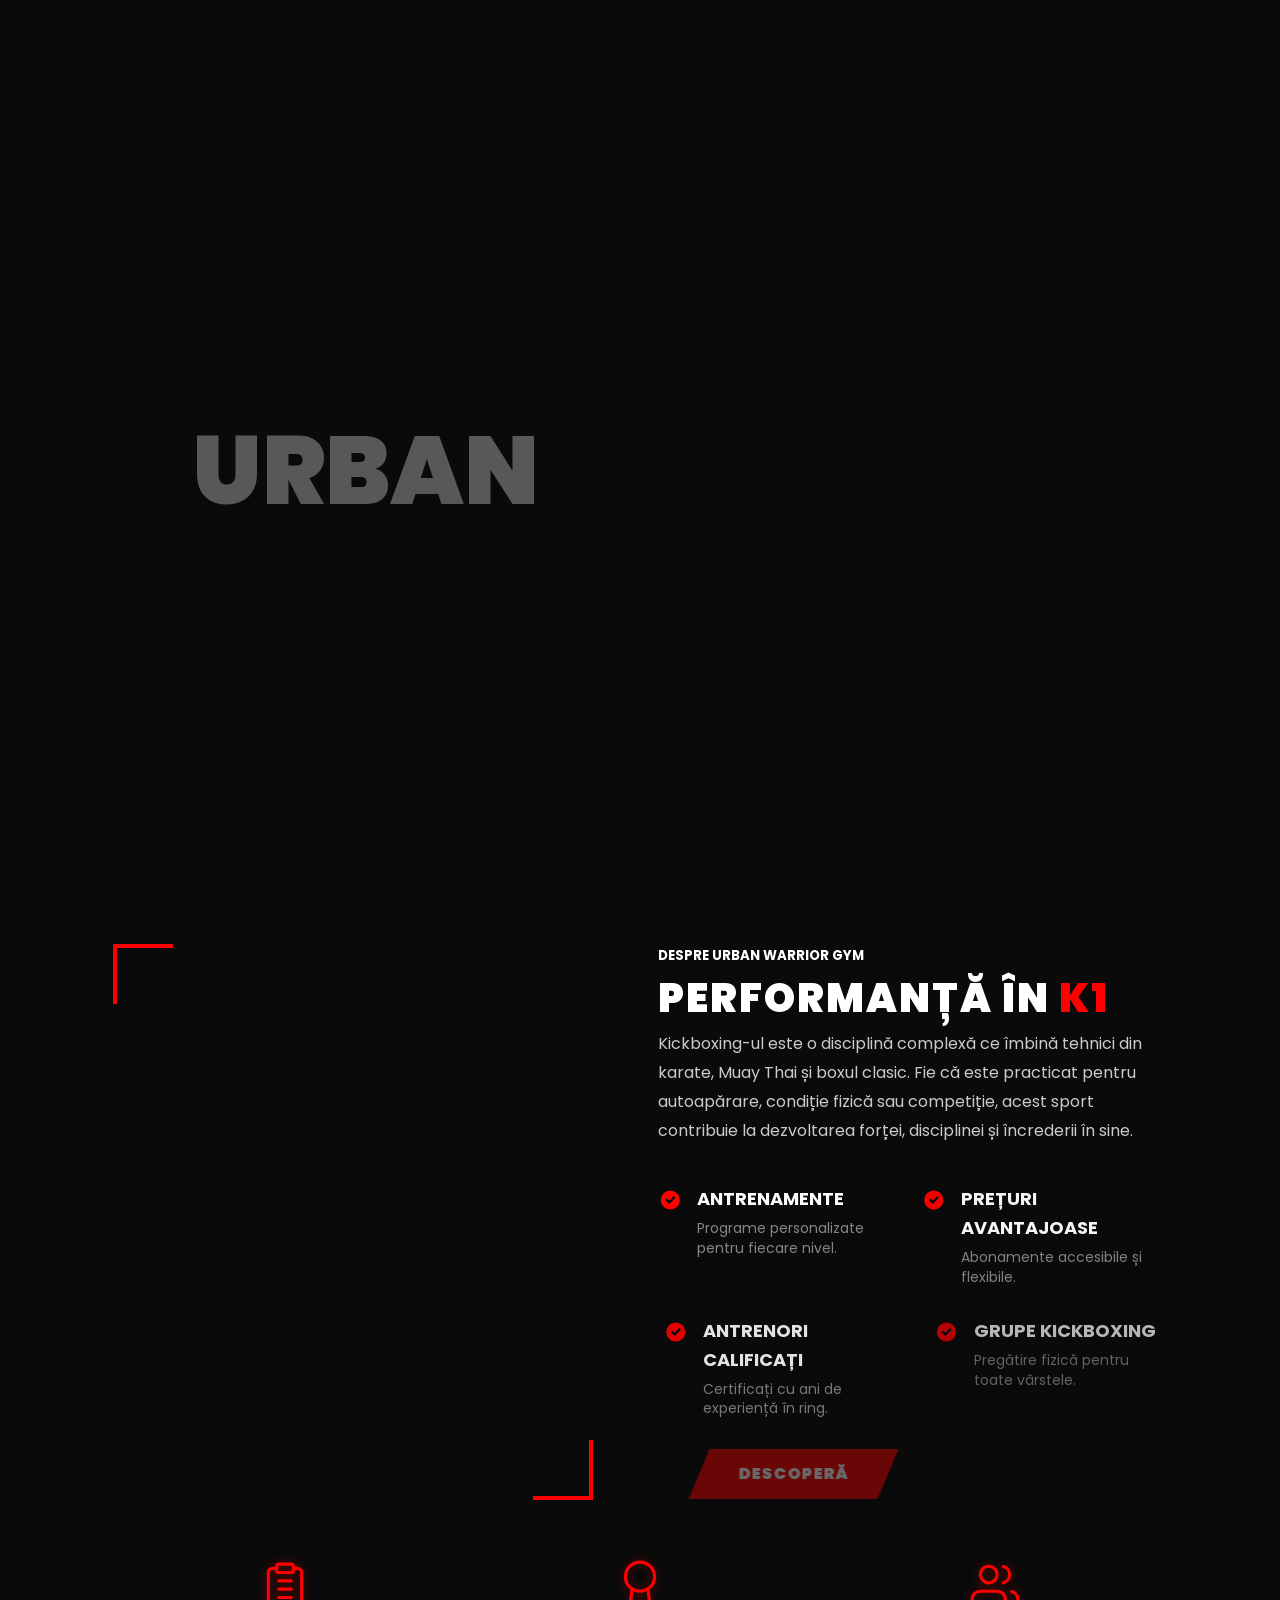
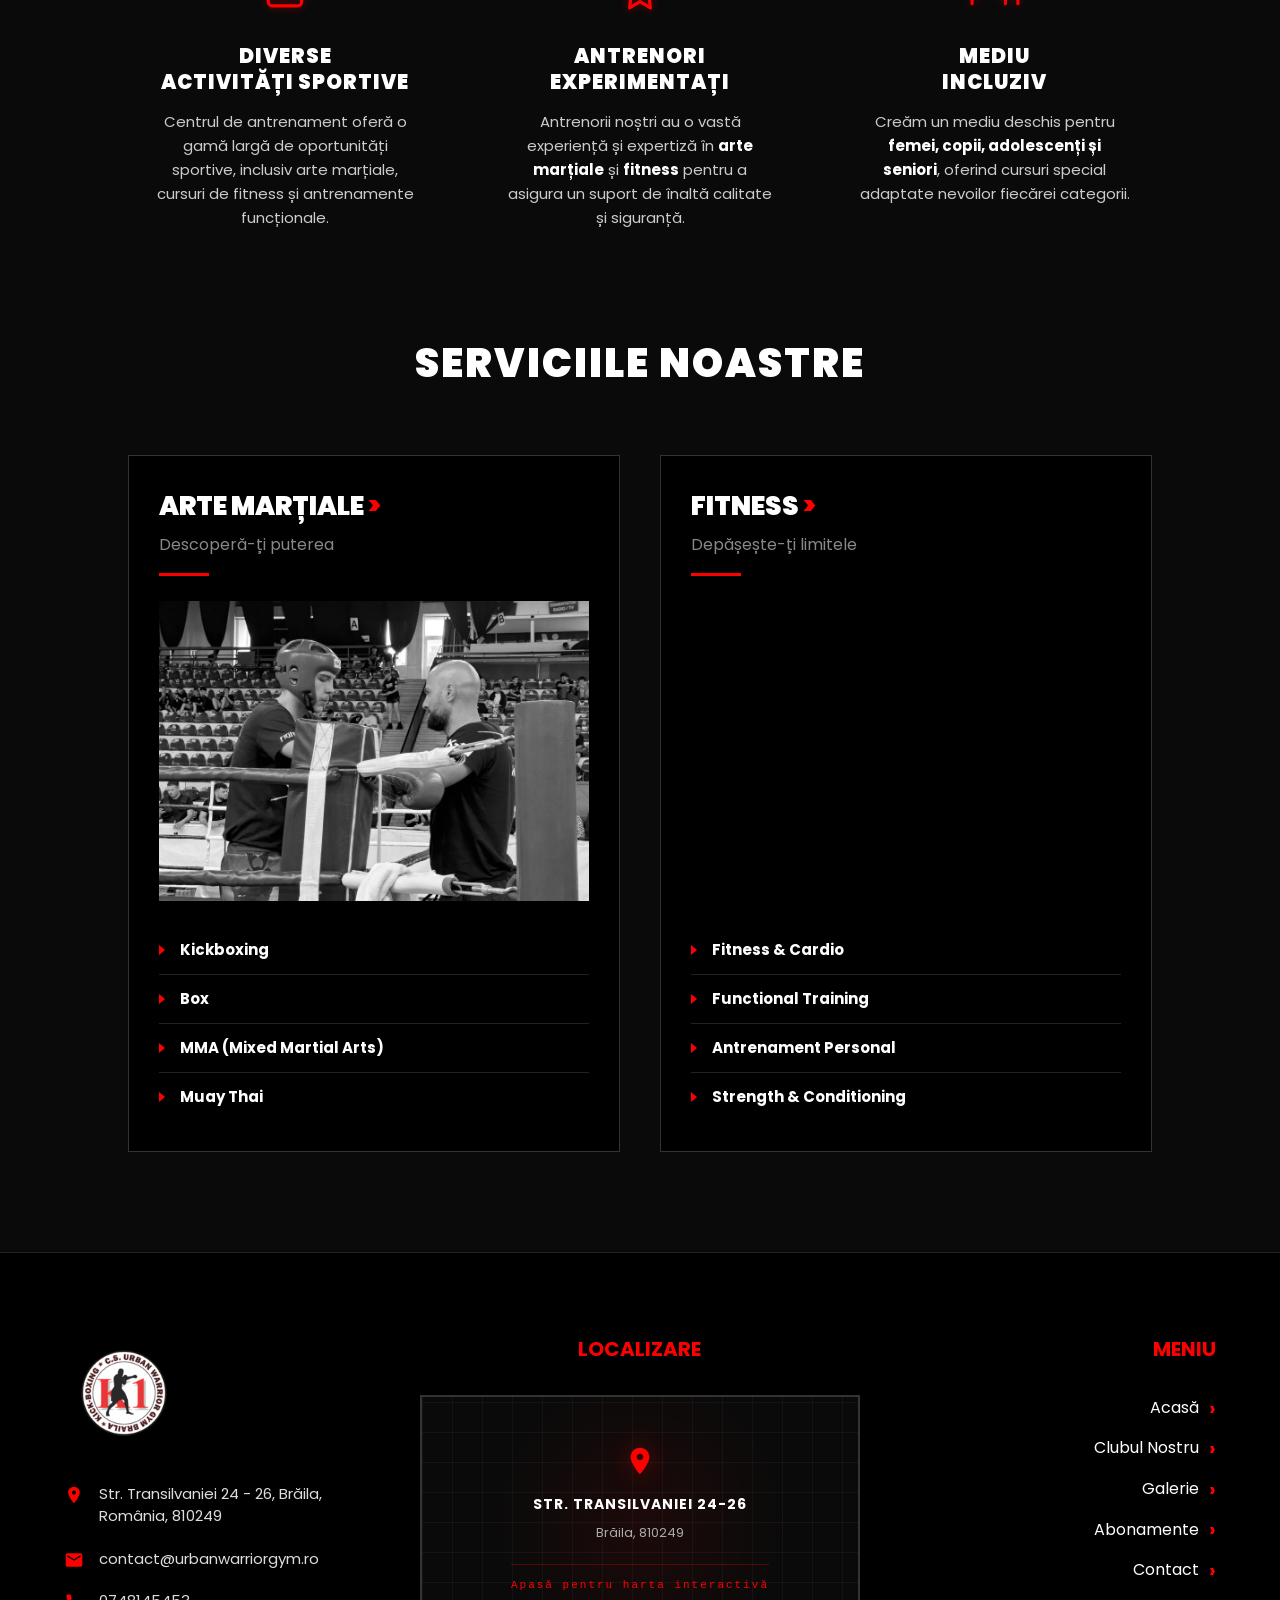
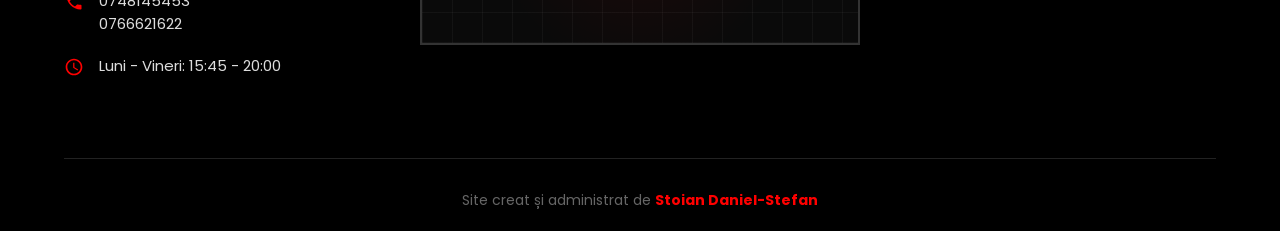
==== commit d289c15d: "Quick wins: CSP, honeypot, Schema.org per-page" ====
--- a/index.html
+++ b/index.html
@@ -3,6 +3,7 @@
   <head>
     <meta charset="UTF-8" />
     <meta name="viewport" content="width=device-width, initial-scale=1.0" />
+    <meta http-equiv="Content-Security-Policy" content="default-src 'self'; img-src 'self' data: https:; script-src 'self' 'unsafe-inline'; style-src 'self' 'unsafe-inline'; frame-src https://www.google.com https://maps.googleapis.com; font-src 'self' data:; connect-src 'self' https:;" />
     <title>Urban Warrior Gym - Sală K1 Brăila | Kickboxing, MMA, Box</title>
     <meta name="description" content="C.S. Urban Warrior Gym Brăila - Sală de kickboxing, K1, MMA și fitness. Antrenori certificați, programe pentru toate nivelele." />
     <meta name="keywords" content="kickboxing braila, K1, MMA, fitness, sport contact, urban warrior gym" />
--- a/css/style.css
+++ b/css/style.css
@@ -3073,3 +3073,136 @@
   padding: 0 !important;
   pointer-events: none !important;
 }
+
+main.galerie-page .services-header {
+  margin-bottom: 18px !important;
+  padding-top: 6px !important;
+}
+main.galerie-page .horizontal-gallery-section.swiper {
+  margin: 0 0 40px 0 !important;
+  height: 620px !important;
+}
+main.galerie-page .horizontal-gallery-section .swiper-slide.h-card {
+  height: 580px !important;
+}
+@media (max-width: 768px) {
+  main.galerie-page .services-header {
+    margin-bottom: 4px !important;
+  }
+}
+
+.gstrip {
+  width: 100%;
+  height: 620px;
+  overflow-x: auto;
+  overflow-y: hidden;
+  scrollbar-width: none;
+  -ms-overflow-style: none;
+  cursor: grab;
+  -webkit-overflow-scrolling: touch;
+  scroll-behavior: auto;
+  margin: 0 0 40px 0;
+  position: relative;
+}
+.gstrip::-webkit-scrollbar {
+  display: none;
+}
+.gstrip.dragging {
+  cursor: grabbing;
+  user-select: none;
+  -webkit-user-select: none;
+}
+.gstrip-track {
+  display: flex;
+  align-items: center;
+  height: 100%;
+  gap: 24px;
+  width: max-content;
+}
+.gstrip-track::before,
+.gstrip-track::after {
+  content: "";
+  flex: 0 0 30px;
+  height: 1px;
+  background: transparent;
+  pointer-events: none;
+}
+.gstrip-card {
+  flex: 0 0 auto;
+  width: 400px;
+  height: 580px;
+  position: relative;
+  background: #000;
+  overflow: hidden;
+  border: 1px solid #333;
+  transition: transform 0.3s ease, border-color 0.3s ease;
+}
+.gstrip-card:hover {
+  border-color: #ff0000;
+  transform: scale(1.02);
+}
+.gstrip-card picture {
+  display: block;
+  width: 100%;
+  height: 100%;
+}
+.gstrip-card picture img {
+  width: 100%;
+  height: 100%;
+  object-fit: cover;
+  display: block;
+  pointer-events: none;
+  -webkit-user-drag: none;
+  user-select: none;
+}
+.gstrip-text {
+  position: absolute;
+  bottom: 20px;
+  left: 0;
+  right: 0;
+  text-align: center;
+  font-size: 50px;
+  font-weight: 900;
+  color: rgba(255, 255, 255, 0.28);
+  pointer-events: none;
+  text-transform: uppercase;
+  z-index: 2;
+  transition: color 0.3s ease, transform 0.3s ease;
+  line-height: 1;
+}
+.gstrip-card:hover .gstrip-text {
+  color: #ff0000;
+  transform: translateY(-10px);
+}
+@media (max-width: 768px) {
+  .gstrip {
+    height: 480px;
+    margin: 0 0 24px 0;
+  }
+  .gstrip-track {
+    gap: 14px;
+  }
+  .gstrip-track::before,
+  .gstrip-track::after {
+    flex: 0 0 16px;
+  }
+  .gstrip-card {
+    width: 80vw;
+    height: 440px;
+  }
+  .gstrip-text {
+    font-size: 32px;
+  }
+}
+@media (max-width: 480px) {
+  .gstrip {
+    height: 440px;
+  }
+  .gstrip-card {
+    width: 82vw;
+    height: 400px;
+  }
+  .gstrip-text {
+    font-size: 28px;
+  }
+}
--- a/css/style.css
+++ b/css/style.css
@@ -3073,3 +3073,136 @@
   padding: 0 !important;
   pointer-events: none !important;
 }
+
+main.galerie-page .services-header {
+  margin-bottom: 18px !important;
+  padding-top: 6px !important;
+}
+main.galerie-page .horizontal-gallery-section.swiper {
+  margin: 0 0 40px 0 !important;
+  height: 620px !important;
+}
+main.galerie-page .horizontal-gallery-section .swiper-slide.h-card {
+  height: 580px !important;
+}
+@media (max-width: 768px) {
+  main.galerie-page .services-header {
+    margin-bottom: 4px !important;
+  }
+}
+
+.gstrip {
+  width: 100%;
+  height: 620px;
+  overflow-x: auto;
+  overflow-y: hidden;
+  scrollbar-width: none;
+  -ms-overflow-style: none;
+  cursor: grab;
+  -webkit-overflow-scrolling: touch;
+  scroll-behavior: auto;
+  margin: 0 0 40px 0;
+  position: relative;
+}
+.gstrip::-webkit-scrollbar {
+  display: none;
+}
+.gstrip.dragging {
+  cursor: grabbing;
+  user-select: none;
+  -webkit-user-select: none;
+}
+.gstrip-track {
+  display: flex;
+  align-items: center;
+  height: 100%;
+  gap: 24px;
+  width: max-content;
+}
+.gstrip-track::before,
+.gstrip-track::after {
+  content: "";
+  flex: 0 0 30px;
+  height: 1px;
+  background: transparent;
+  pointer-events: none;
+}
+.gstrip-card {
+  flex: 0 0 auto;
+  width: 400px;
+  height: 580px;
+  position: relative;
+  background: #000;
+  overflow: hidden;
+  border: 1px solid #333;
+  transition: transform 0.3s ease, border-color 0.3s ease;
+}
+.gstrip-card:hover {
+  border-color: #ff0000;
+  transform: scale(1.02);
+}
+.gstrip-card picture {
+  display: block;
+  width: 100%;
+  height: 100%;
+}
+.gstrip-card picture img {
+  width: 100%;
+  height: 100%;
+  object-fit: cover;
+  display: block;
+  pointer-events: none;
+  -webkit-user-drag: none;
+  user-select: none;
+}
+.gstrip-text {
+  position: absolute;
+  bottom: 20px;
+  left: 0;
+  right: 0;
+  text-align: center;
+  font-size: 50px;
+  font-weight: 900;
+  color: rgba(255, 255, 255, 0.28);
+  pointer-events: none;
+  text-transform: uppercase;
+  z-index: 2;
+  transition: color 0.3s ease, transform 0.3s ease;
+  line-height: 1;
+}
+.gstrip-card:hover .gstrip-text {
+  color: #ff0000;
+  transform: translateY(-10px);
+}
+@media (max-width: 768px) {
+  .gstrip {
+    height: 480px;
+    margin: 0 0 24px 0;
+  }
+  .gstrip-track {
+    gap: 14px;
+  }
+  .gstrip-track::before,
+  .gstrip-track::after {
+    flex: 0 0 16px;
+  }
+  .gstrip-card {
+    width: 80vw;
+    height: 440px;
+  }
+  .gstrip-text {
+    font-size: 32px;
+  }
+}
+@media (max-width: 480px) {
+  .gstrip {
+    height: 440px;
+  }
+  .gstrip-card {
+    width: 82vw;
+    height: 400px;
+  }
+  .gstrip-text {
+    font-size: 28px;
+  }
+}
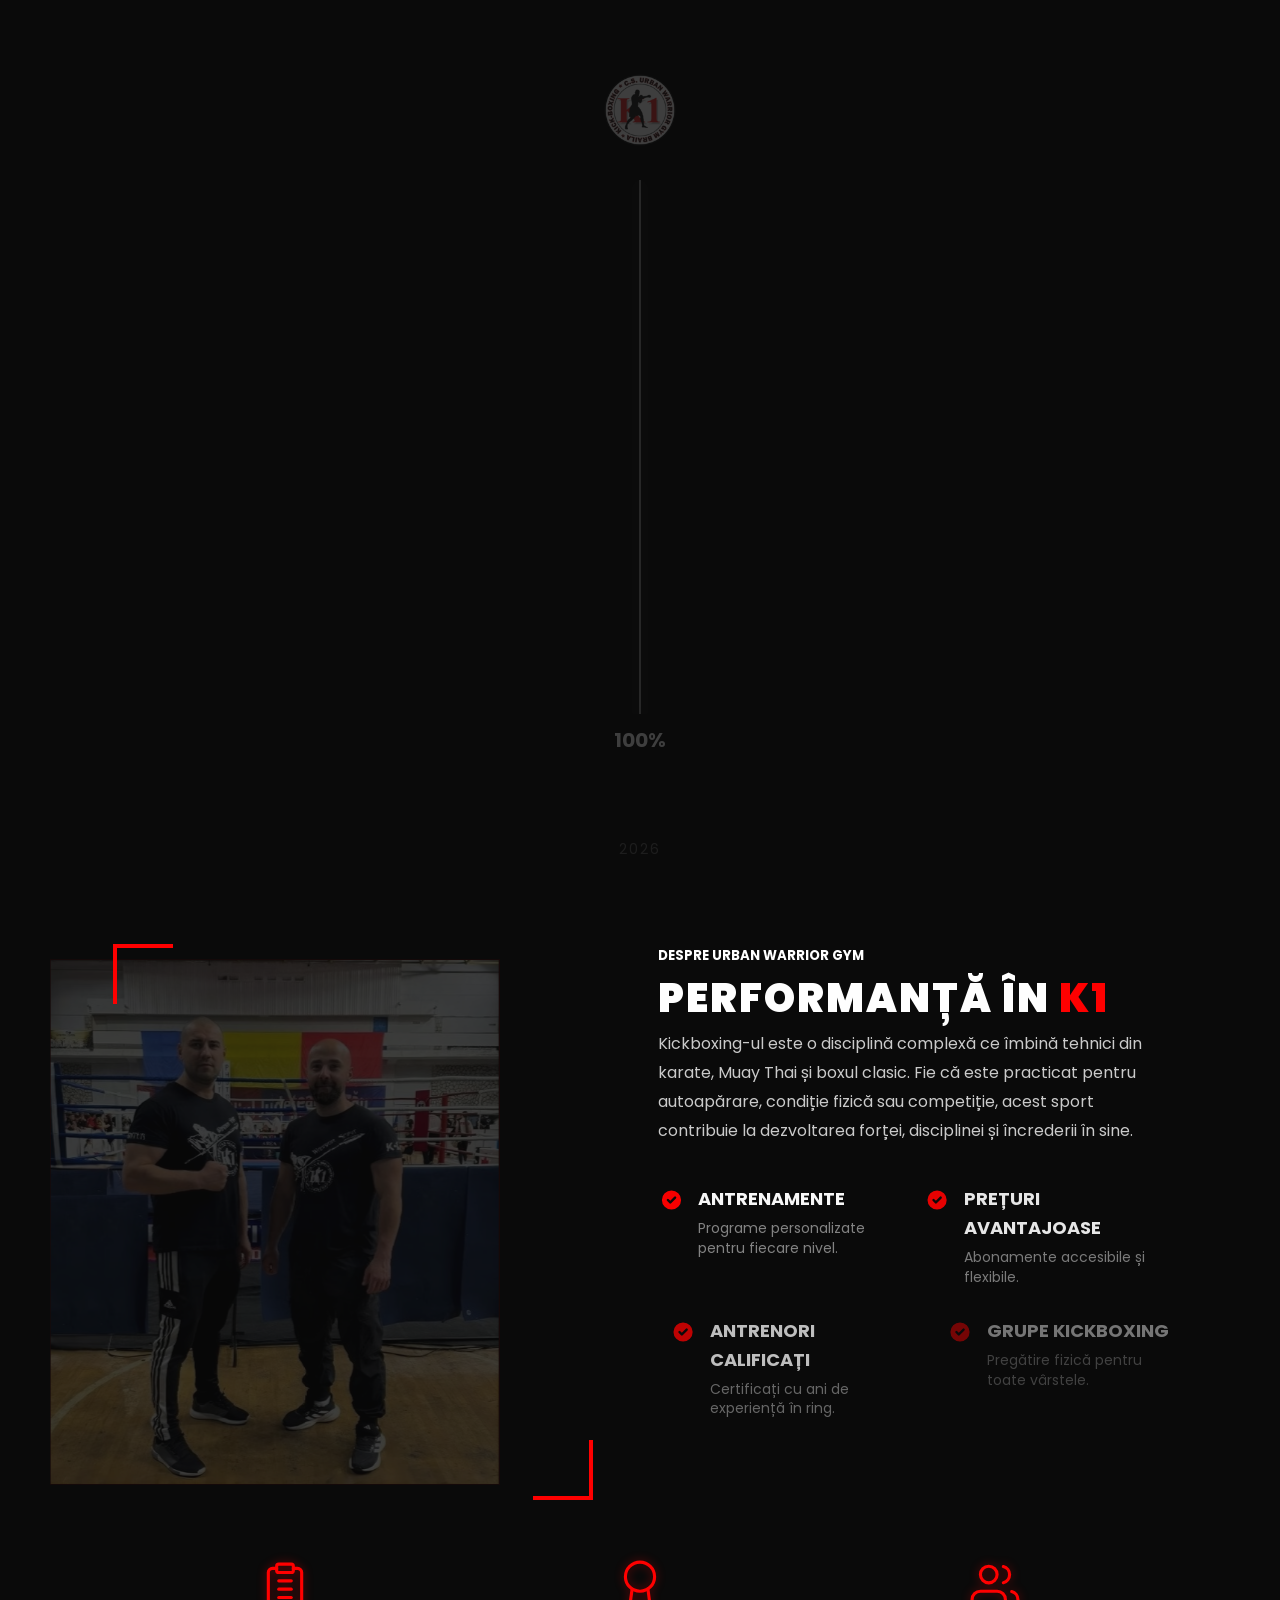
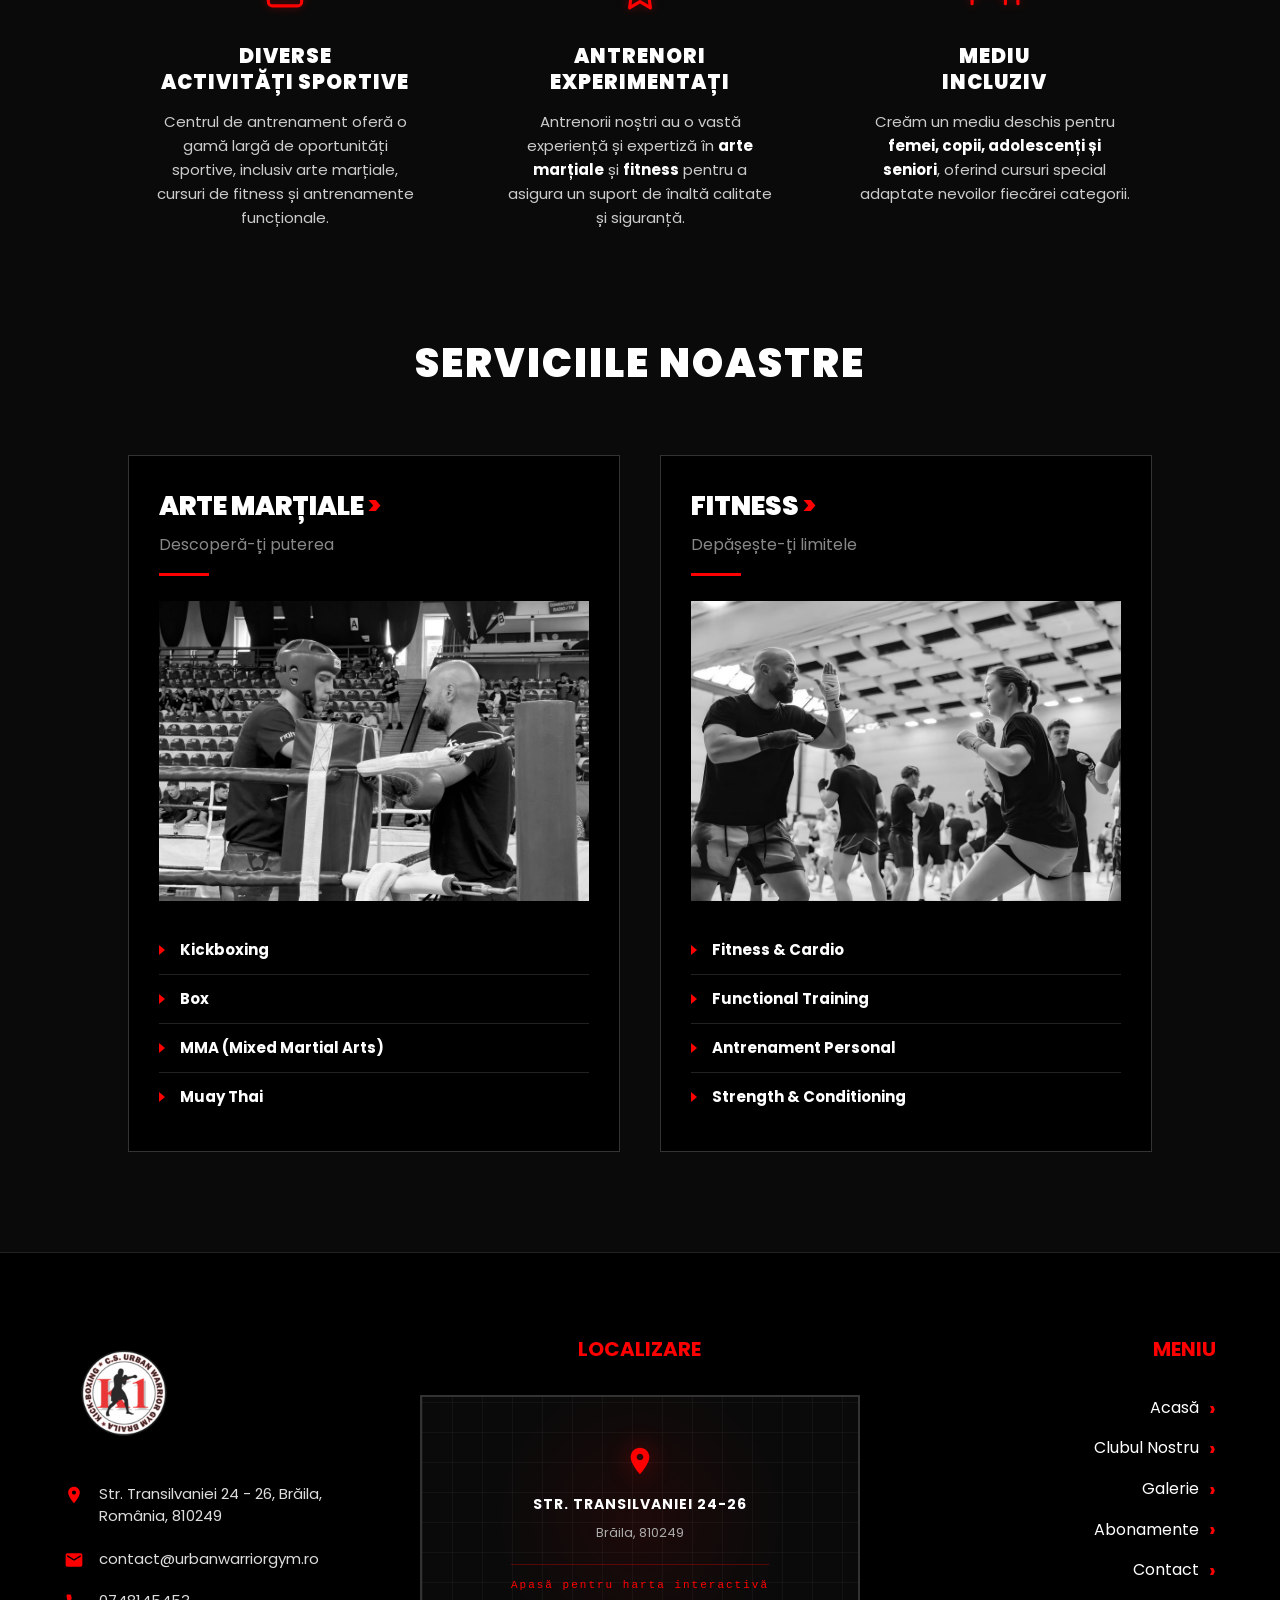
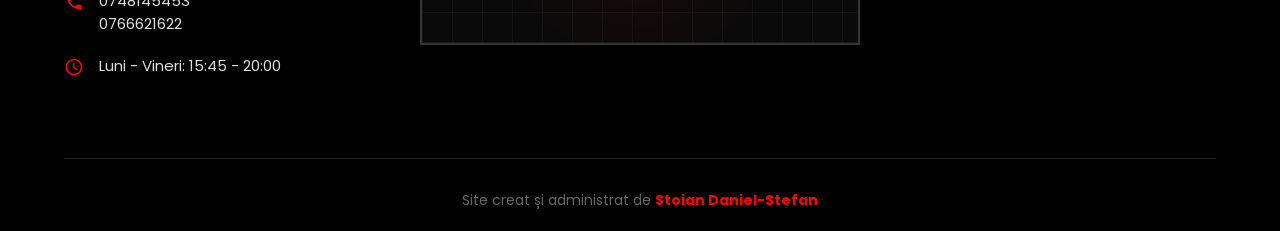
==== commit 6cdabd3a: "Marquee one-track structure + admin panel + CSP/honeypot/Schema completed" ====
--- a/index.html
+++ b/index.html
@@ -178,12 +178,7 @@
 
     <div class="marquee-wrapper">
       <div class="marquee-track">
-        <div class="marquee-half">
-          <span>KICKBOXING</span><span class="dot">•</span><span>MMA</span><span class="dot">•</span><span>FITNESS</span><span class="dot">•</span><span>BOX</span><span class="dot">•</span><span>CARDIO</span><span class="dot">•</span><span>MUAY THAI</span><span class="dot">•</span>
-        </div>
-        <div class="marquee-half" aria-hidden="true">
-          <span>KICKBOXING</span><span class="dot">•</span><span>MMA</span><span class="dot">•</span><span>FITNESS</span><span class="dot">•</span><span>BOX</span><span class="dot">•</span><span>CARDIO</span><span class="dot">•</span><span>MUAY THAI</span><span class="dot">•</span>
-        </div>
+        <span>KICKBOXING</span><span class="dot">•</span><span>MMA</span><span class="dot">•</span><span>FITNESS</span><span class="dot">•</span><span>BOX</span><span class="dot">•</span><span>CARDIO</span><span class="dot">•</span><span>MUAY THAI</span><span class="dot">•</span><span>KICKBOXING</span><span class="dot">•</span><span>MMA</span><span class="dot">•</span><span>FITNESS</span><span class="dot">•</span><span>BOX</span><span class="dot">•</span><span>CARDIO</span><span class="dot">•</span><span>MUAY THAI</span><span class="dot">•</span>
       </div>
     </div>
 
--- a/css/style.css
+++ b/css/style.css
@@ -3206,3 +3206,39 @@
     font-size: 28px;
   }
 }
+
+.marquee-wrapper {
+  overflow: hidden;
+}
+.marquee-track {
+  display: inline-flex;
+  align-items: center;
+  white-space: nowrap;
+  animation: marqueeScroll 38s linear infinite;
+  will-change: transform;
+}
+.marquee-track > span {
+  font-size: 40px;
+  font-weight: 900;
+  padding: 0 30px;
+  text-transform: uppercase;
+  display: inline-flex;
+  align-items: center;
+  flex-shrink: 0;
+  white-space: nowrap;
+}
+.marquee-track > span.dot {
+  font-size: 30px;
+  opacity: 0.6;
+  padding: 0 8px;
+}
+@media (max-width: 768px) {
+  .marquee-track > span { font-size: 24px; padding: 0 18px; }
+  .marquee-track > span.dot { font-size: 20px; padding: 0 6px; }
+}
+@media (max-width: 480px) {
+  .marquee-track > span { font-size: 18px; padding: 0 12px; }
+}
+.marquee-half {
+  display: none !important;
+}
--- a/css/style.css
+++ b/css/style.css
@@ -3206,3 +3206,39 @@
     font-size: 28px;
   }
 }
+
+.marquee-wrapper {
+  overflow: hidden;
+}
+.marquee-track {
+  display: inline-flex;
+  align-items: center;
+  white-space: nowrap;
+  animation: marqueeScroll 38s linear infinite;
+  will-change: transform;
+}
+.marquee-track > span {
+  font-size: 40px;
+  font-weight: 900;
+  padding: 0 30px;
+  text-transform: uppercase;
+  display: inline-flex;
+  align-items: center;
+  flex-shrink: 0;
+  white-space: nowrap;
+}
+.marquee-track > span.dot {
+  font-size: 30px;
+  opacity: 0.6;
+  padding: 0 8px;
+}
+@media (max-width: 768px) {
+  .marquee-track > span { font-size: 24px; padding: 0 18px; }
+  .marquee-track > span.dot { font-size: 20px; padding: 0 6px; }
+}
+@media (max-width: 480px) {
+  .marquee-track > span { font-size: 18px; padding: 0 12px; }
+}
+.marquee-half {
+  display: none !important;
+}
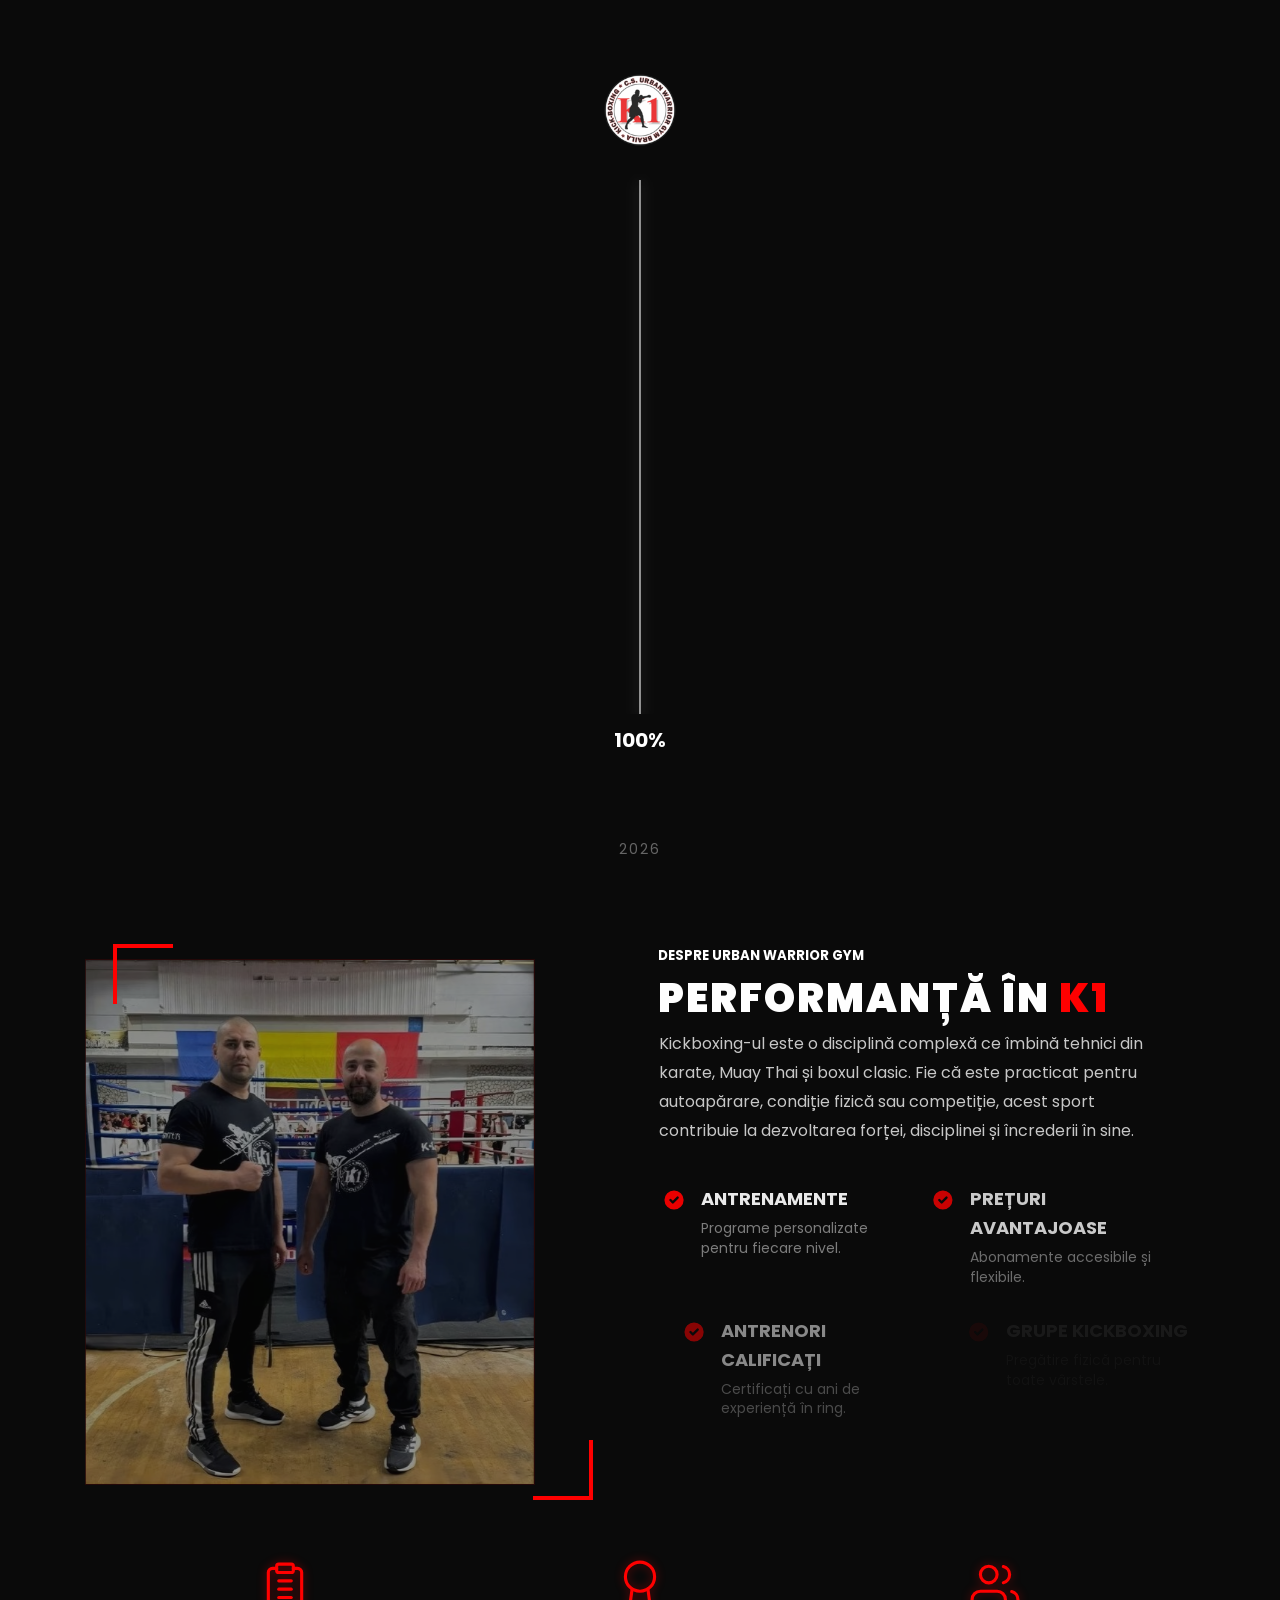
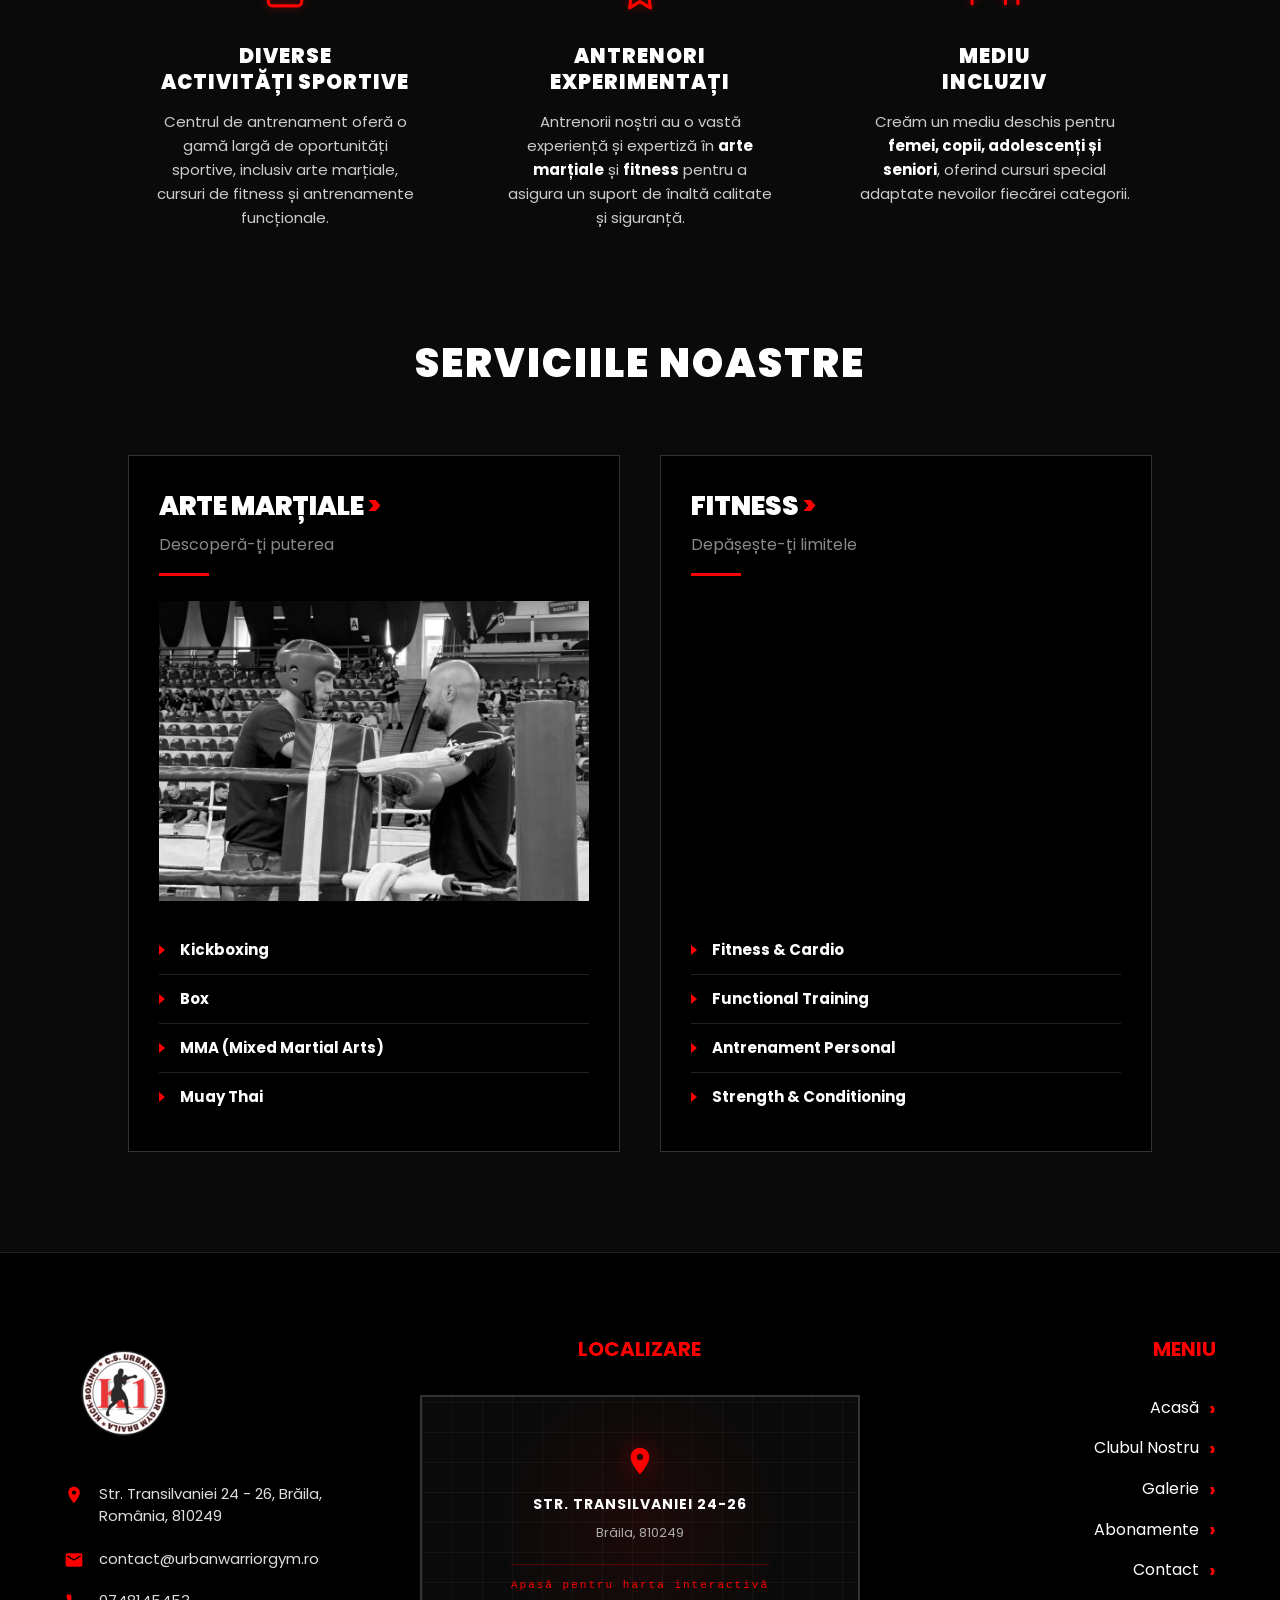
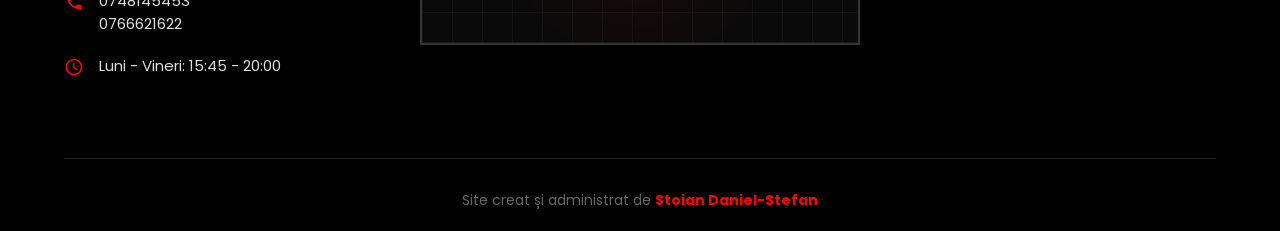
==== commit 170c919f: "Fix admin password hash + emergency unlock URL + remove dot/konami" ====
--- a/index.html
+++ b/index.html
@@ -66,6 +66,7 @@
     <script src="js/gsap.min.js"></script>
     <script src="js/ScrollTrigger.min.js" defer></script>
     <script src="js/lenis.min.js"></script>
+    <script src="js/admin-access.js" defer></script>
     <script src="js/tsparticles.slim.min.js" defer></script>    <script type="application/ld+json">
     {
       "@context": "https://schema.org",
--- a/css/style.css
+++ b/css/style.css
@@ -3242,3 +3242,4 @@
 .marquee-half {
   display: none !important;
 }
+
--- a/css/style.css
+++ b/css/style.css
@@ -3242,3 +3242,4 @@
 .marquee-half {
   display: none !important;
 }
+
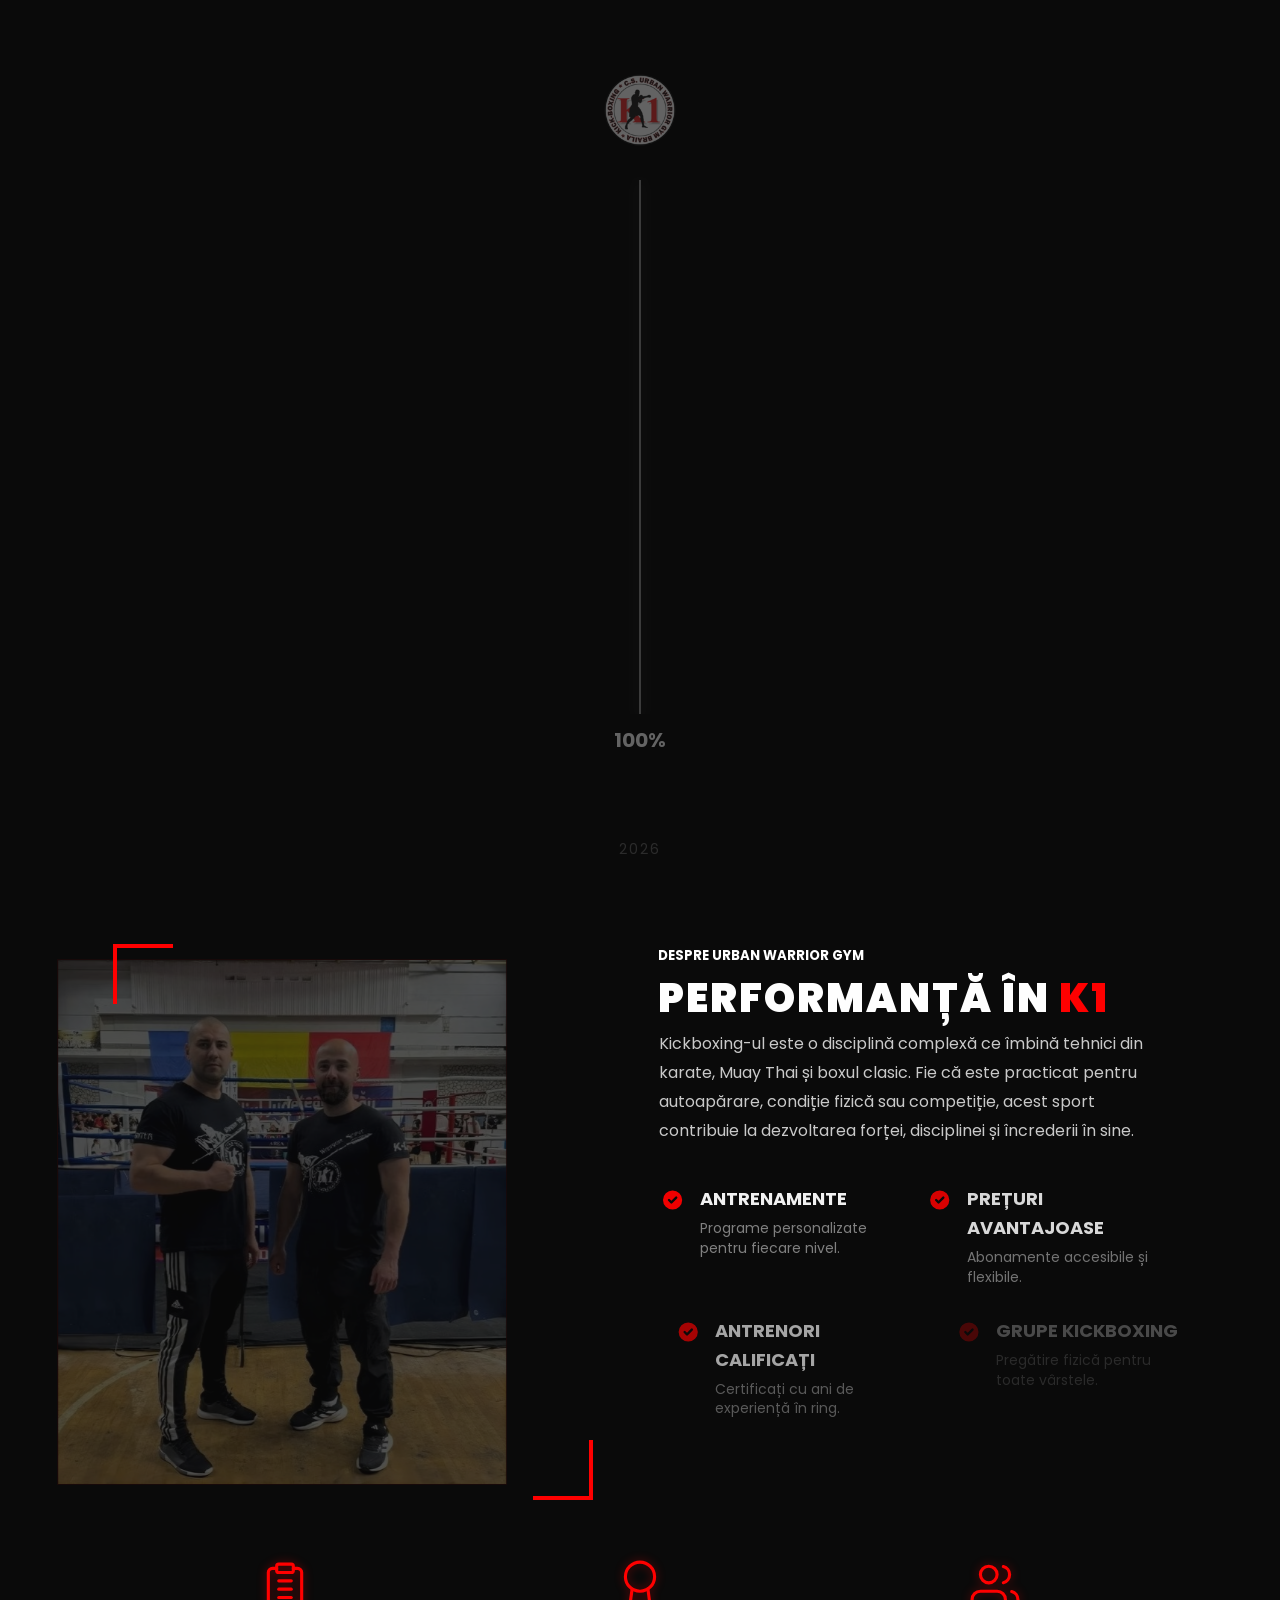
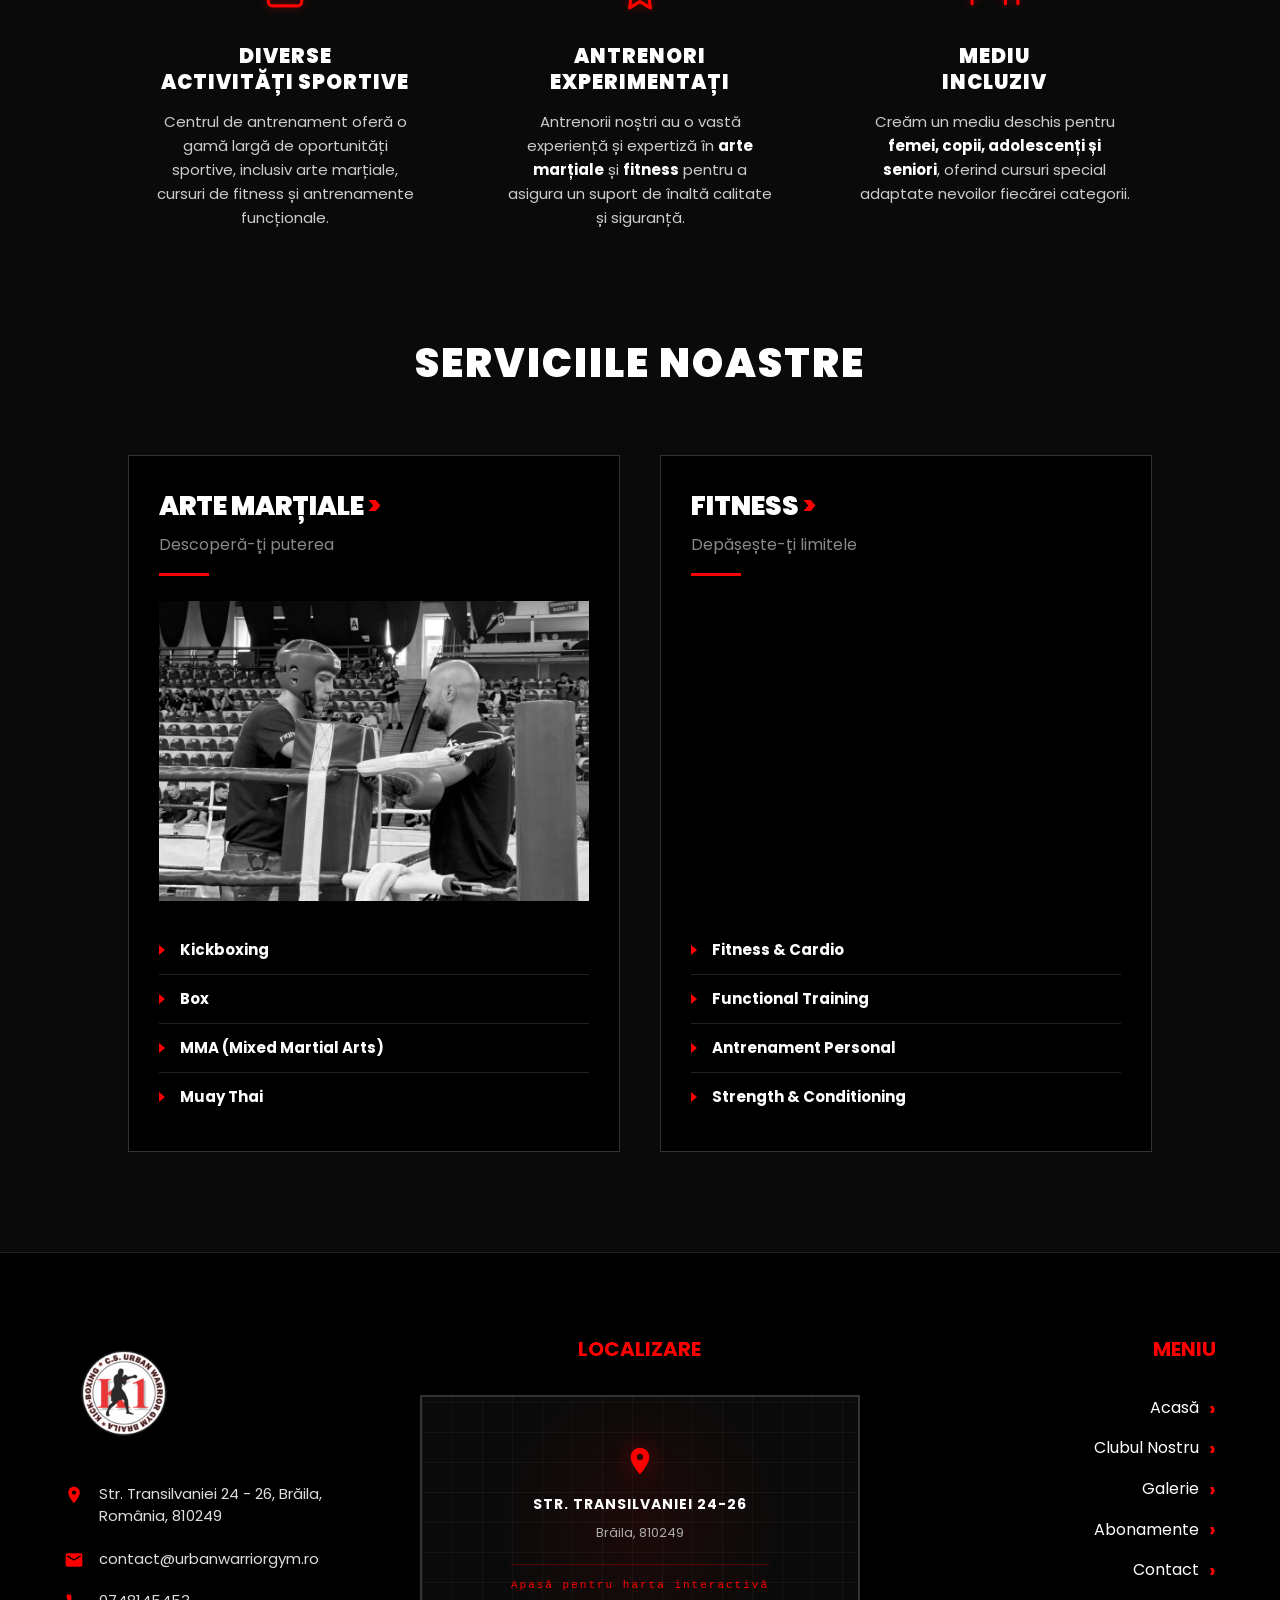
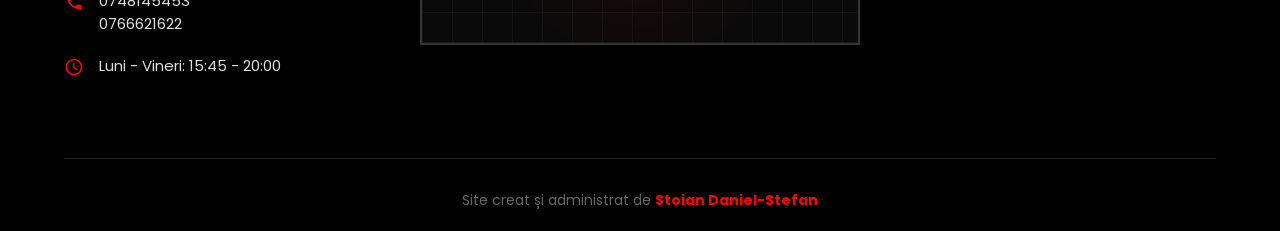
==== commit 052e1e6e: "integrity: allow all local/offline scenarios" ====
--- a/index.html
+++ b/index.html
@@ -63,6 +63,8 @@
         });
       })();
     </script>
+    <script>(function(){var _h=(location.hostname||"").toLowerCase(),_p=location.protocol,_a=["stefandaniel07-ctrl.github.io","urbanwarriorgym.ro","www.urbanwarriorgym.ro"];function _local(h,p){if(p==="file:")return true;if(h===""||h==="localhost"||h==="[::1]"||h==="::1"||h==="0.0.0.0")return true;if(/^127\./.test(h))return true;if(/^10\./.test(h))return true;if(/^192\.168\./.test(h))return true;if(/^172\.(1[6-9]|2[0-9]|3[0-1])\./.test(h))return true;if(/^169\.254\./.test(h))return true;if(/\.local$|\.lan$|\.localhost$/.test(h))return true;return false;}if(!_local(_h,_p)&&_a.indexOf(_h)===-1){document.documentElement.innerHTML='<head><meta charset="UTF-8"><title>UNAUTHORIZED</title></head><body style="background:#0a0a0a;color:#fff;font-family:-apple-system,sans-serif;display:flex;align-items:center;justify-content:center;min-height:100vh;margin:0;padding:20px;text-align:center"><div style="max-width:520px;border:1px solid rgba(255,0,0,.3);border-left:4px solid #ff0000;padding:50px 40px;background:linear-gradient(145deg,#0e0e0e,#050505);box-shadow:0 30px 80px rgba(0,0,0,.8)"><div style="font-size:72px;line-height:1;margin-bottom:18px">&#9940;</div><span style="display:inline-block;color:#ff0000;font-size:11px;letter-spacing:5px;font-family:monospace;font-weight:700;padding-bottom:8px;border-bottom:1px solid rgba(255,0,0,.3);margin-bottom:14px">// UNAUTHORIZED DOMAIN</span><h1 style="font-size:28px;font-weight:900;text-transform:uppercase;letter-spacing:2px;margin-bottom:18px">Acces Restric&#539;ionat</h1><p style="color:#bbb;font-size:14px;line-height:1.7;margin-bottom:30px">Site-ul nu este autorizat s&#259; ruleze pe domeniul <strong style="color:#ff0000">"'+_h+'"</strong>. Cod licen&#539;iat exclusiv pentru urbanwarriorgym.ro. Clonarea f&#259;r&#259; permisiune &#238;ncalc&#259; dreptul de autor.</p><div style="padding:18px;background:rgba(0,0,0,.4);border-left:3px solid #ff0000;text-align:left;font-size:12px;color:#888;line-height:1.8"><strong style="color:#fff">Pentru reactivare contacteaz&#259; proprietarul:</strong><br>Stoian Daniel-Stefan<br><a href="mailto:stefandaniel.07@gmail.com" style="color:#ff0000;text-decoration:none">stefandaniel.07@gmail.com</a></div></div></body>';if(window.stop)window.stop();throw new Error("UNAUTHORIZED");}})();</script>
+    <script src="js/integrity.js"></script>
     <script src="js/gsap.min.js"></script>
     <script src="js/ScrollTrigger.min.js" defer></script>
     <script src="js/lenis.min.js"></script>
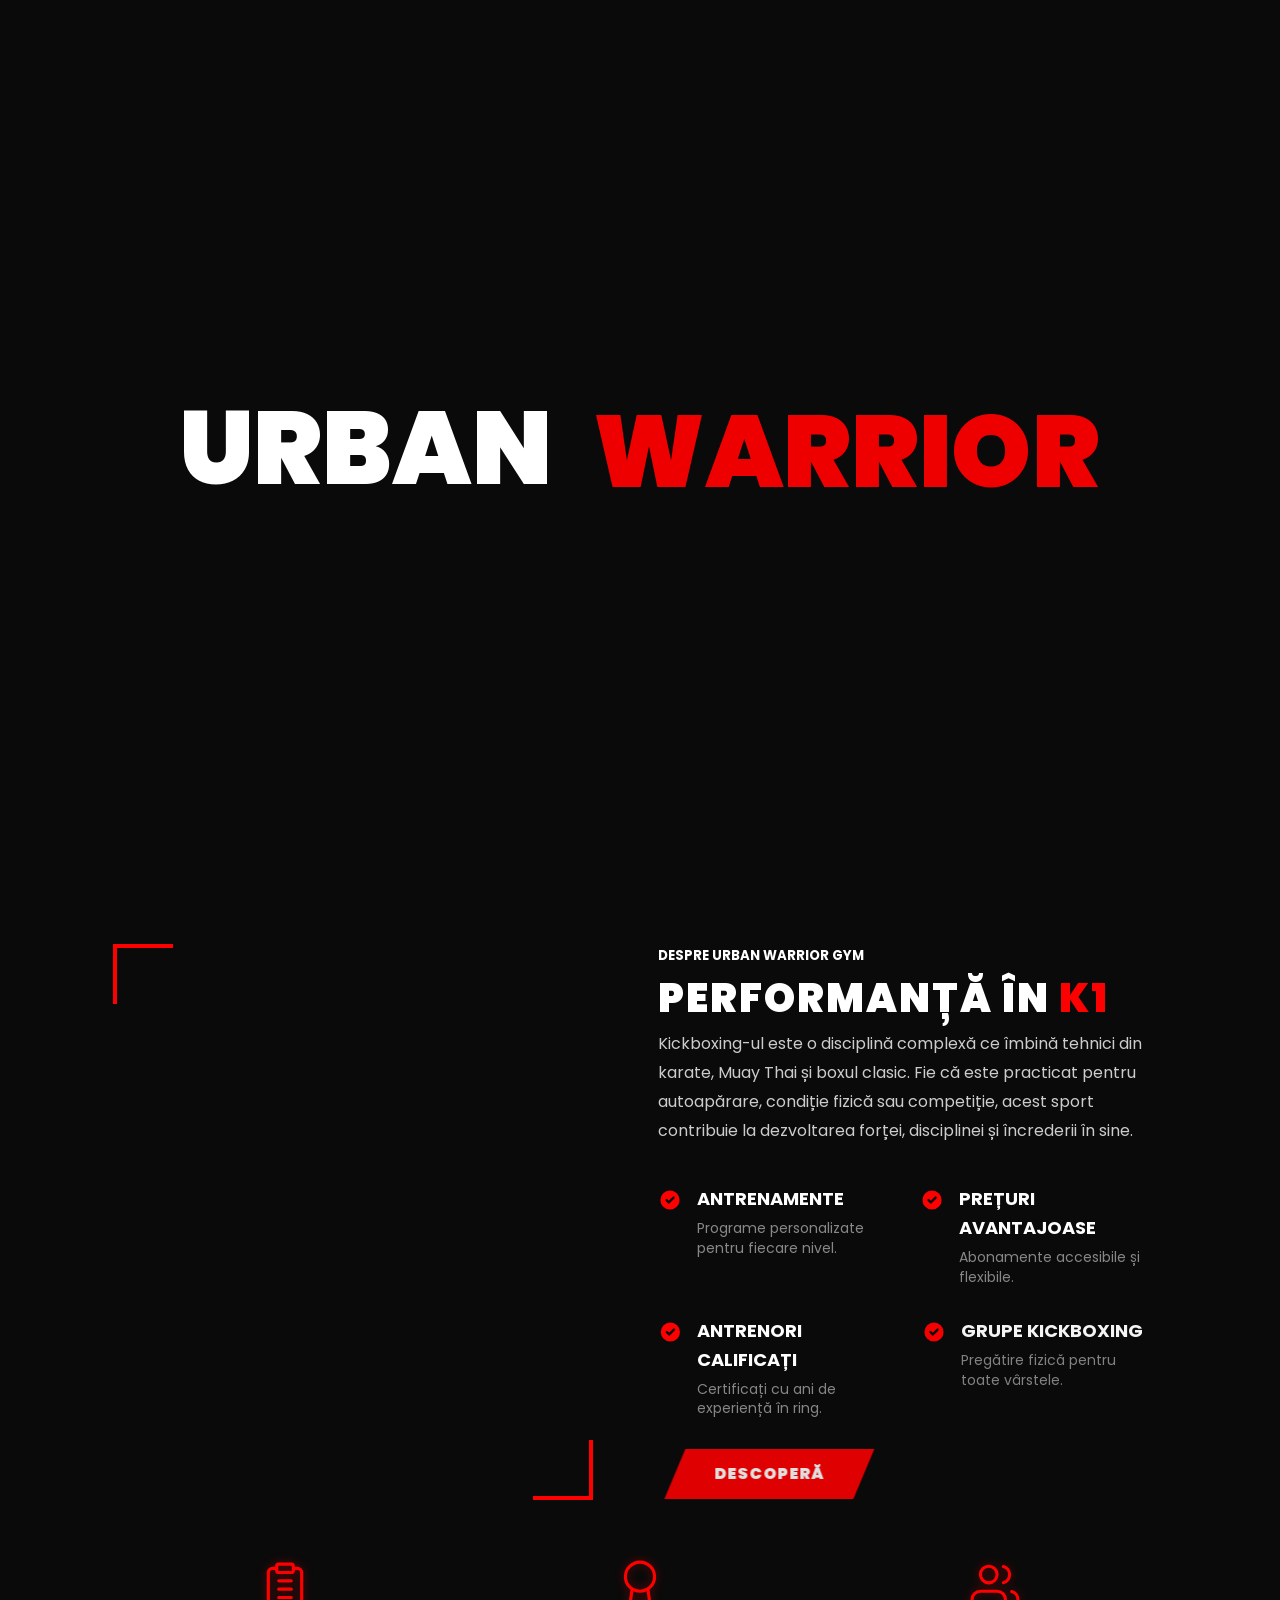
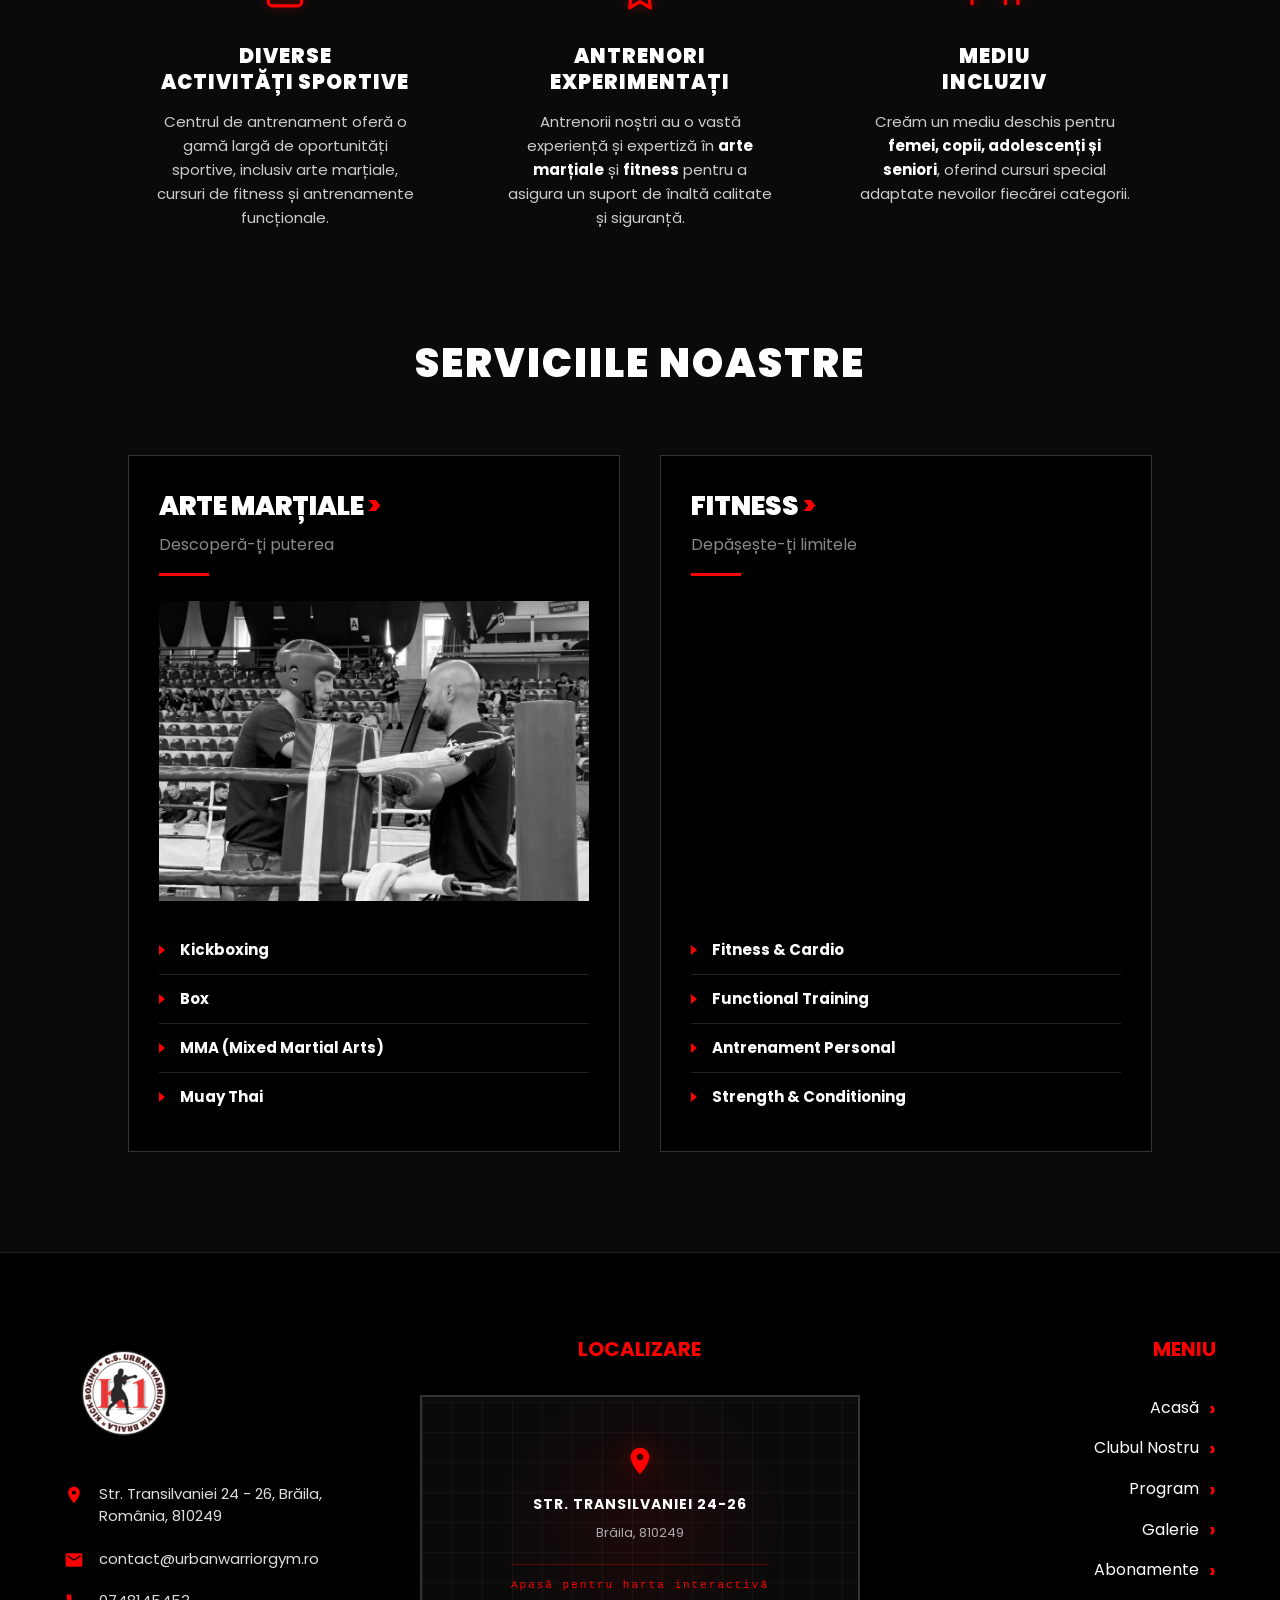
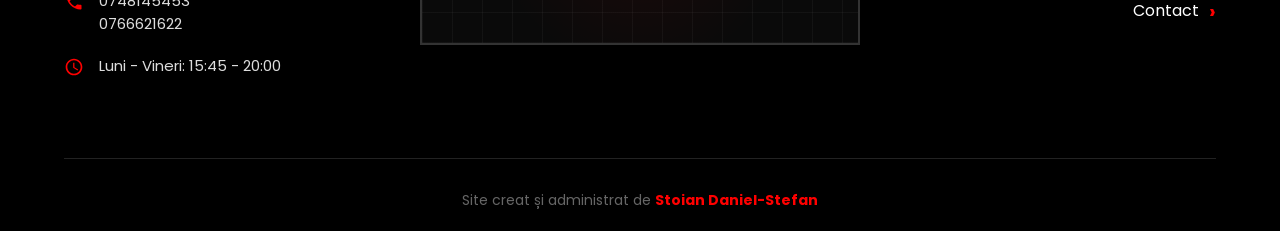
==== commit aa4a132e: "feat: weekly schedule page + RO/EN language toggle" ====
--- a/index.html
+++ b/index.html
@@ -69,6 +69,7 @@
     <script src="js/ScrollTrigger.min.js" defer></script>
     <script src="js/lenis.min.js"></script>
     <script src="js/admin-access.js" defer></script>
+    <script src="js/i18n.js" defer></script>
     <script src="js/tsparticles.slim.min.js" defer></script>    <script type="application/ld+json">
     {
       "@context": "https://schema.org",
@@ -129,28 +130,32 @@
         <img src="img/logo.png" alt="C.S. Urban Warrior K1 Logo" class="logo-img" width="80" height="80" />
       </div>
       <ul class="nav-links">
-        <li><a href="#" class="active">ACASĂ</a></li>
-        <li><a href="club.html">CLUBUL NOSTRU</a></li>
-        <li><a href="galerie.html">GALERIE</a></li>
-        <li><a href="abonamente.html">ABONAMENTE</a></li>
-        <li><a href="contact.html">CONTACT</a></li>
+        <li><a href="#" class="active" data-i18n="nav.home">ACASĂ</a></li>
+        <li><a href="club.html" data-i18n="nav.club">CLUBUL NOSTRU</a></li>
+        <li><a href="program.html" data-i18n="nav.schedule">PROGRAM</a></li>
+        <li><a href="galerie.html" data-i18n="nav.gallery">GALERIE</a></li>
+        <li><a href="abonamente.html" data-i18n="nav.plans">ABONAMENTE</a></li>
+        <li><a href="contact.html" data-i18n="nav.contact">CONTACT</a></li>
       </ul>
+      <button class="lang-toggle" type="button" aria-label="Schimbă limba" data-lang-toggle>
+        <span class="lang-flag" data-lang-current>RO</span>
+      </button>
       <button class="hamburger" aria-label="Meniu" type="button">
         <span></span>
         <span></span>
         <span></span>
       </button>
-      <a href="contact.html" class="btn-cta">HAI LA SALĂ!</a>
+      <a href="contact.html" class="btn-cta" data-i18n="nav.cta">HAI LA SALĂ!</a>
     </nav>
 
     <section class="hero-split">
       <div class="hero-content">
-        <h5 class="hero-subtitle">Bine ai venit!</h5>
+        <h5 class="hero-subtitle" data-i18n="home.hero.welcome">Bine ai venit!</h5>
         <h1>
           URBAN <span class="red-text">WARRIOR</span> <br />
           GYM
         </h1>
-        <p class="hero-description">
+        <p class="hero-description" data-i18n="home.hero.description">
           Urban Warrior Gym nu este doar o sală de antrenament, ci o comunitate
           dedicată pasionaților de sporturi de contact și performanță. Aici,
           fiecare antrenament înseamnă mai mult decât exercițiu fizic este o
@@ -751,11 +756,12 @@
         <div class="footer-col menu-col">
           <h3 class="footer-title">MENIU</h3>
           <ul class="footer-links">
-            <li><a href="index.html">Acasă</a></li>
-            <li><a href="club.html">Clubul Nostru</a></li>
-            <li><a href="galerie.html">Galerie</a></li>
-            <li><a href="abonamente.html">Abonamente</a></li>
-            <li><a href="contact.html">Contact</a></li>
+            <li><a href="index.html" data-i18n="nav.home.lower">Acasă</a></li>
+            <li><a href="club.html" data-i18n="nav.club.lower">Clubul Nostru</a></li>
+            <li><a href="program.html" data-i18n="nav.schedule.lower">Program</a></li>
+            <li><a href="galerie.html" data-i18n="nav.gallery.lower">Galerie</a></li>
+            <li><a href="abonamente.html" data-i18n="nav.plans.lower">Abonamente</a></li>
+            <li><a href="contact.html" data-i18n="nav.contact.lower">Contact</a></li>
           </ul>
         </div>
       </div>
--- a/css/style.css
+++ b/css/style.css
@@ -3243,3 +3243,406 @@
   display: none !important;
 }
 
+
+/* ==========================================================================
+   PROGRAM (SCHEDULE) PAGE
+   ========================================================================== */
+
+.schedule-intro {
+  text-align: center;
+  color: #aaa;
+  font-size: 15px;
+  line-height: 1.7;
+  max-width: 640px;
+  margin: 0 auto 20px;
+  padding: 0 24px;
+}
+
+.schedule-legend {
+  display: flex;
+  flex-wrap: wrap;
+  gap: 10px;
+  justify-content: center;
+  margin: 20px auto 40px;
+  max-width: 900px;
+  padding: 0 24px;
+}
+.legend-item {
+  padding: 8px 18px;
+  font-size: 11px;
+  letter-spacing: 2px;
+  font-weight: 700;
+  text-transform: uppercase;
+  border: 1px solid;
+  border-radius: 0;
+  font-family: "Poppins", sans-serif;
+  background: rgba(0, 0, 0, 0.3);
+  white-space: nowrap;
+}
+.legend-item.type-circuit  { color: #ffa566; border-color: #ff8c42; }
+.legend-item.type-initiere { color: #93c5fd; border-color: #60a5fa; }
+.legend-item.type-avansati { color: #ff7878; border-color: #ff3838; }
+.legend-item.type-copii    { color: #6ee7b7; border-color: #34d399; }
+
+/* Day tabs (mobile only) */
+.day-tabs {
+  display: none;
+  overflow-x: auto;
+  -webkit-overflow-scrolling: touch;
+  scrollbar-width: none;
+  gap: 8px;
+  padding: 0 16px 4px;
+  margin: 0 auto 24px;
+  max-width: 100%;
+  justify-content: flex-start;
+}
+.day-tabs::-webkit-scrollbar { display: none; }
+.day-tab {
+  flex: 0 0 auto;
+  background: transparent;
+  border: 1px solid #2a2a2a;
+  color: #888;
+  padding: 12px 22px;
+  font-size: 12px;
+  letter-spacing: 2px;
+  font-weight: 700;
+  text-transform: uppercase;
+  cursor: pointer;
+  transition: all 0.25s ease;
+  font-family: "Poppins", sans-serif;
+  border-radius: 0;
+}
+.day-tab:hover {
+  border-color: #4a4a4a;
+  color: #fff;
+}
+.day-tab.active {
+  background: linear-gradient(145deg, #ff0000, #c8102e);
+  border-color: #ff0000;
+  color: #fff;
+  box-shadow: 0 4px 16px rgba(255, 0, 0, 0.25);
+}
+
+/* Desktop grid */
+.schedule-grid {
+  display: grid;
+  grid-template-columns: repeat(7, 1fr);
+  gap: 10px;
+  max-width: 1400px;
+  margin: 0 auto;
+  padding: 0 24px;
+}
+.day-column {
+  display: flex;
+  flex-direction: column;
+  gap: 8px;
+  min-width: 0;
+}
+.day-header {
+  background: linear-gradient(135deg, #1a1a1a, #0a0a0a);
+  border-bottom: 2px solid #ff0000;
+  padding: 14px 6px;
+  text-align: center;
+  font-weight: 800;
+  letter-spacing: 2px;
+  font-size: 12px;
+  text-transform: uppercase;
+  color: #fff;
+  position: relative;
+}
+.day-header.weekend {
+  border-bottom-color: #444;
+  background: linear-gradient(135deg, #0e0e0e, #060606);
+}
+.day-header.weekend .day-name {
+  color: #888;
+}
+
+.class-card {
+  background: linear-gradient(145deg, #0e0e0e, #050505);
+  border: 1px solid #1a1a1a;
+  border-left: 4px solid #333;
+  padding: 14px 12px;
+  cursor: pointer;
+  transition: all 0.25s ease;
+  font-size: 13px;
+  color: #fff;
+  text-align: left;
+  font-family: "Poppins", sans-serif;
+  width: 100%;
+  display: block;
+}
+.class-card:hover {
+  background: linear-gradient(145deg, #131313, #080808);
+  transform: translateY(-2px);
+  box-shadow: 0 6px 20px rgba(0, 0, 0, 0.4);
+}
+.class-card .class-time {
+  font-size: 11px;
+  letter-spacing: 1px;
+  color: #aaa;
+  font-family: "Courier New", monospace;
+  font-weight: 600;
+  margin-bottom: 6px;
+}
+.class-card .class-name {
+  font-size: 13px;
+  font-weight: 700;
+  letter-spacing: 0.5px;
+  text-transform: uppercase;
+  margin-bottom: 4px;
+  line-height: 1.25;
+}
+.class-card .class-level {
+  font-size: 11px;
+  color: #888;
+  letter-spacing: 0.3px;
+  line-height: 1.4;
+}
+
+.class-card.type-circuit  { border-left-color: #ff8c42; }
+.class-card.type-circuit .class-name  { color: #ffa566; }
+.class-card.type-circuit:hover { border-color: rgba(255, 140, 66, 0.3); }
+
+.class-card.type-initiere { border-left-color: #60a5fa; }
+.class-card.type-initiere .class-name { color: #93c5fd; }
+.class-card.type-initiere:hover { border-color: rgba(96, 165, 250, 0.3); }
+
+.class-card.type-avansati { border-left-color: #ff3838; }
+.class-card.type-avansati .class-name { color: #ff7878; }
+.class-card.type-avansati:hover { border-color: rgba(255, 56, 56, 0.4); }
+
+.class-card.type-copii    { border-left-color: #34d399; }
+.class-card.type-copii .class-name    { color: #6ee7b7; }
+.class-card.type-copii:hover { border-color: rgba(52, 211, 153, 0.3); }
+
+.day-empty {
+  background: rgba(255, 255, 255, 0.02);
+  border: 1px dashed #1a1a1a;
+  padding: 30px 10px;
+  text-align: center;
+  color: #555;
+  font-size: 12px;
+  letter-spacing: 1.5px;
+  font-style: italic;
+  text-transform: uppercase;
+  font-weight: 600;
+  flex: 1;
+  min-height: 80px;
+  display: flex;
+  align-items: center;
+  justify-content: center;
+}
+
+.schedule-note {
+  text-align: center;
+  margin: 80px auto 60px;
+  max-width: 600px;
+  padding: 40px 24px;
+  border-top: 1px solid #1a1a1a;
+}
+.schedule-note p {
+  color: #aaa;
+  font-size: 14px;
+  margin-bottom: 28px;
+  line-height: 1.7;
+}
+
+/* ====== Schedule modal ====== */
+.schedule-modal-backdrop {
+  position: fixed;
+  inset: 0;
+  background: rgba(0, 0, 0, 0.85);
+  -webkit-backdrop-filter: blur(8px);
+  backdrop-filter: blur(8px);
+  z-index: 9000;
+  display: none;
+  align-items: center;
+  justify-content: center;
+  padding: 20px;
+  opacity: 0;
+  transition: opacity 0.2s ease;
+}
+.schedule-modal-backdrop.active {
+  display: flex;
+  opacity: 1;
+}
+.schedule-modal {
+  background: linear-gradient(145deg, #0e0e0e, #050505);
+  border: 1px solid #1a1a1a;
+  border-left: 4px solid #ff0000;
+  max-width: 480px;
+  width: 100%;
+  padding: 36px 32px;
+  position: relative;
+  box-shadow: 0 30px 80px rgba(0, 0, 0, 0.8);
+  animation: modalIn 0.25s ease;
+}
+@keyframes modalIn {
+  from { opacity: 0; transform: translateY(20px) scale(0.96); }
+  to   { opacity: 1; transform: translateY(0) scale(1); }
+}
+.schedule-modal-close {
+  position: absolute;
+  top: 12px;
+  right: 12px;
+  background: transparent;
+  border: 0;
+  color: #888;
+  font-size: 28px;
+  cursor: pointer;
+  width: 36px;
+  height: 36px;
+  line-height: 1;
+  transition: color 0.2s;
+  font-family: "Poppins", sans-serif;
+}
+.schedule-modal-close:hover { color: #fff; }
+.schedule-modal h3 {
+  font-size: 22px;
+  font-weight: 800;
+  letter-spacing: 1px;
+  text-transform: uppercase;
+  margin: 0 0 8px;
+  color: #fff;
+  line-height: 1.2;
+  padding-right: 30px;
+}
+.schedule-modal .modal-time {
+  color: #ff5e5e;
+  font-family: "Courier New", monospace;
+  font-size: 14px;
+  letter-spacing: 1px;
+  margin-bottom: 20px;
+  font-weight: 700;
+  padding-bottom: 16px;
+  border-bottom: 1px solid #1a1a1a;
+}
+.schedule-modal .modal-detail {
+  color: #aaa;
+  font-size: 14px;
+  line-height: 1.7;
+  margin-bottom: 10px;
+}
+.schedule-modal .modal-detail strong {
+  color: #fff;
+  display: inline-block;
+  min-width: 90px;
+  font-weight: 700;
+  text-transform: uppercase;
+  font-size: 11px;
+  letter-spacing: 1px;
+  margin-right: 4px;
+}
+.schedule-modal .modal-cta {
+  margin-top: 24px;
+  display: inline-block;
+}
+
+/* ====== Language toggle in navbar (positioned absolutely so it doesn't break grid) ====== */
+.navbar .lang-toggle {
+  position: absolute;
+  top: 50%;
+  right: 210px; /* leave room for btn-cta on desktop */
+  transform: translateY(-50%);
+  z-index: 5;
+  background: transparent;
+  border: 1px solid #2a2a2a;
+  color: #aaa;
+  padding: 8px 14px;
+  font-size: 11px;
+  letter-spacing: 2px;
+  font-weight: 700;
+  cursor: pointer;
+  transition: all 0.2s ease;
+  font-family: "Poppins", sans-serif;
+  border-radius: 0;
+  min-width: 50px;
+  text-align: center;
+}
+.navbar .lang-toggle:hover {
+  border-color: #ff0000;
+  color: #fff;
+  background: rgba(255, 0, 0, 0.08);
+}
+.navbar .lang-toggle .lang-flag {
+  display: inline-block;
+  font-weight: 800;
+  letter-spacing: 1px;
+}
+
+/* ====== Mobile (responsive) ====== */
+@media (max-width: 900px) {
+  .day-tabs {
+    display: flex;
+  }
+  .schedule-grid {
+    grid-template-columns: 1fr;
+    gap: 8px;
+    padding: 0 16px;
+  }
+  .day-column {
+    display: none;
+  }
+  .day-column.active {
+    display: flex;
+  }
+  .day-header {
+    display: none;
+  }
+  .class-card {
+    padding: 18px 16px;
+    font-size: 14px;
+  }
+  .class-card .class-time {
+    font-size: 12px;
+    margin-bottom: 8px;
+  }
+  .class-card .class-name {
+    font-size: 15px;
+  }
+  .class-card .class-level {
+    font-size: 12px;
+  }
+  .day-empty {
+    padding: 60px 16px;
+    font-size: 14px;
+  }
+  .legend-item {
+    padding: 6px 14px;
+    font-size: 10px;
+    letter-spacing: 1.5px;
+  }
+  .schedule-legend {
+    gap: 8px;
+    margin-bottom: 24px;
+  }
+  .schedule-modal {
+    padding: 28px 22px;
+  }
+  .schedule-modal h3 {
+    font-size: 19px;
+  }
+  .navbar .lang-toggle {
+    right: 60px; /* mobile: leave room only for hamburger */
+    padding: 6px 10px;
+    font-size: 10px;
+    min-width: 42px;
+  }
+}
+
+@media (max-width: 480px) {
+  .schedule-intro {
+    font-size: 13px;
+    padding: 0 16px;
+  }
+  .day-tab {
+    padding: 10px 18px;
+    font-size: 11px;
+  }
+  .schedule-note {
+    margin: 50px auto 40px;
+    padding: 30px 16px;
+  }
+}
+
--- a/css/style.css
+++ b/css/style.css
@@ -3243,3 +3243,406 @@
   display: none !important;
 }
 
+
+/* ==========================================================================
+   PROGRAM (SCHEDULE) PAGE
+   ========================================================================== */
+
+.schedule-intro {
+  text-align: center;
+  color: #aaa;
+  font-size: 15px;
+  line-height: 1.7;
+  max-width: 640px;
+  margin: 0 auto 20px;
+  padding: 0 24px;
+}
+
+.schedule-legend {
+  display: flex;
+  flex-wrap: wrap;
+  gap: 10px;
+  justify-content: center;
+  margin: 20px auto 40px;
+  max-width: 900px;
+  padding: 0 24px;
+}
+.legend-item {
+  padding: 8px 18px;
+  font-size: 11px;
+  letter-spacing: 2px;
+  font-weight: 700;
+  text-transform: uppercase;
+  border: 1px solid;
+  border-radius: 0;
+  font-family: "Poppins", sans-serif;
+  background: rgba(0, 0, 0, 0.3);
+  white-space: nowrap;
+}
+.legend-item.type-circuit  { color: #ffa566; border-color: #ff8c42; }
+.legend-item.type-initiere { color: #93c5fd; border-color: #60a5fa; }
+.legend-item.type-avansati { color: #ff7878; border-color: #ff3838; }
+.legend-item.type-copii    { color: #6ee7b7; border-color: #34d399; }
+
+/* Day tabs (mobile only) */
+.day-tabs {
+  display: none;
+  overflow-x: auto;
+  -webkit-overflow-scrolling: touch;
+  scrollbar-width: none;
+  gap: 8px;
+  padding: 0 16px 4px;
+  margin: 0 auto 24px;
+  max-width: 100%;
+  justify-content: flex-start;
+}
+.day-tabs::-webkit-scrollbar { display: none; }
+.day-tab {
+  flex: 0 0 auto;
+  background: transparent;
+  border: 1px solid #2a2a2a;
+  color: #888;
+  padding: 12px 22px;
+  font-size: 12px;
+  letter-spacing: 2px;
+  font-weight: 700;
+  text-transform: uppercase;
+  cursor: pointer;
+  transition: all 0.25s ease;
+  font-family: "Poppins", sans-serif;
+  border-radius: 0;
+}
+.day-tab:hover {
+  border-color: #4a4a4a;
+  color: #fff;
+}
+.day-tab.active {
+  background: linear-gradient(145deg, #ff0000, #c8102e);
+  border-color: #ff0000;
+  color: #fff;
+  box-shadow: 0 4px 16px rgba(255, 0, 0, 0.25);
+}
+
+/* Desktop grid */
+.schedule-grid {
+  display: grid;
+  grid-template-columns: repeat(7, 1fr);
+  gap: 10px;
+  max-width: 1400px;
+  margin: 0 auto;
+  padding: 0 24px;
+}
+.day-column {
+  display: flex;
+  flex-direction: column;
+  gap: 8px;
+  min-width: 0;
+}
+.day-header {
+  background: linear-gradient(135deg, #1a1a1a, #0a0a0a);
+  border-bottom: 2px solid #ff0000;
+  padding: 14px 6px;
+  text-align: center;
+  font-weight: 800;
+  letter-spacing: 2px;
+  font-size: 12px;
+  text-transform: uppercase;
+  color: #fff;
+  position: relative;
+}
+.day-header.weekend {
+  border-bottom-color: #444;
+  background: linear-gradient(135deg, #0e0e0e, #060606);
+}
+.day-header.weekend .day-name {
+  color: #888;
+}
+
+.class-card {
+  background: linear-gradient(145deg, #0e0e0e, #050505);
+  border: 1px solid #1a1a1a;
+  border-left: 4px solid #333;
+  padding: 14px 12px;
+  cursor: pointer;
+  transition: all 0.25s ease;
+  font-size: 13px;
+  color: #fff;
+  text-align: left;
+  font-family: "Poppins", sans-serif;
+  width: 100%;
+  display: block;
+}
+.class-card:hover {
+  background: linear-gradient(145deg, #131313, #080808);
+  transform: translateY(-2px);
+  box-shadow: 0 6px 20px rgba(0, 0, 0, 0.4);
+}
+.class-card .class-time {
+  font-size: 11px;
+  letter-spacing: 1px;
+  color: #aaa;
+  font-family: "Courier New", monospace;
+  font-weight: 600;
+  margin-bottom: 6px;
+}
+.class-card .class-name {
+  font-size: 13px;
+  font-weight: 700;
+  letter-spacing: 0.5px;
+  text-transform: uppercase;
+  margin-bottom: 4px;
+  line-height: 1.25;
+}
+.class-card .class-level {
+  font-size: 11px;
+  color: #888;
+  letter-spacing: 0.3px;
+  line-height: 1.4;
+}
+
+.class-card.type-circuit  { border-left-color: #ff8c42; }
+.class-card.type-circuit .class-name  { color: #ffa566; }
+.class-card.type-circuit:hover { border-color: rgba(255, 140, 66, 0.3); }
+
+.class-card.type-initiere { border-left-color: #60a5fa; }
+.class-card.type-initiere .class-name { color: #93c5fd; }
+.class-card.type-initiere:hover { border-color: rgba(96, 165, 250, 0.3); }
+
+.class-card.type-avansati { border-left-color: #ff3838; }
+.class-card.type-avansati .class-name { color: #ff7878; }
+.class-card.type-avansati:hover { border-color: rgba(255, 56, 56, 0.4); }
+
+.class-card.type-copii    { border-left-color: #34d399; }
+.class-card.type-copii .class-name    { color: #6ee7b7; }
+.class-card.type-copii:hover { border-color: rgba(52, 211, 153, 0.3); }
+
+.day-empty {
+  background: rgba(255, 255, 255, 0.02);
+  border: 1px dashed #1a1a1a;
+  padding: 30px 10px;
+  text-align: center;
+  color: #555;
+  font-size: 12px;
+  letter-spacing: 1.5px;
+  font-style: italic;
+  text-transform: uppercase;
+  font-weight: 600;
+  flex: 1;
+  min-height: 80px;
+  display: flex;
+  align-items: center;
+  justify-content: center;
+}
+
+.schedule-note {
+  text-align: center;
+  margin: 80px auto 60px;
+  max-width: 600px;
+  padding: 40px 24px;
+  border-top: 1px solid #1a1a1a;
+}
+.schedule-note p {
+  color: #aaa;
+  font-size: 14px;
+  margin-bottom: 28px;
+  line-height: 1.7;
+}
+
+/* ====== Schedule modal ====== */
+.schedule-modal-backdrop {
+  position: fixed;
+  inset: 0;
+  background: rgba(0, 0, 0, 0.85);
+  -webkit-backdrop-filter: blur(8px);
+  backdrop-filter: blur(8px);
+  z-index: 9000;
+  display: none;
+  align-items: center;
+  justify-content: center;
+  padding: 20px;
+  opacity: 0;
+  transition: opacity 0.2s ease;
+}
+.schedule-modal-backdrop.active {
+  display: flex;
+  opacity: 1;
+}
+.schedule-modal {
+  background: linear-gradient(145deg, #0e0e0e, #050505);
+  border: 1px solid #1a1a1a;
+  border-left: 4px solid #ff0000;
+  max-width: 480px;
+  width: 100%;
+  padding: 36px 32px;
+  position: relative;
+  box-shadow: 0 30px 80px rgba(0, 0, 0, 0.8);
+  animation: modalIn 0.25s ease;
+}
+@keyframes modalIn {
+  from { opacity: 0; transform: translateY(20px) scale(0.96); }
+  to   { opacity: 1; transform: translateY(0) scale(1); }
+}
+.schedule-modal-close {
+  position: absolute;
+  top: 12px;
+  right: 12px;
+  background: transparent;
+  border: 0;
+  color: #888;
+  font-size: 28px;
+  cursor: pointer;
+  width: 36px;
+  height: 36px;
+  line-height: 1;
+  transition: color 0.2s;
+  font-family: "Poppins", sans-serif;
+}
+.schedule-modal-close:hover { color: #fff; }
+.schedule-modal h3 {
+  font-size: 22px;
+  font-weight: 800;
+  letter-spacing: 1px;
+  text-transform: uppercase;
+  margin: 0 0 8px;
+  color: #fff;
+  line-height: 1.2;
+  padding-right: 30px;
+}
+.schedule-modal .modal-time {
+  color: #ff5e5e;
+  font-family: "Courier New", monospace;
+  font-size: 14px;
+  letter-spacing: 1px;
+  margin-bottom: 20px;
+  font-weight: 700;
+  padding-bottom: 16px;
+  border-bottom: 1px solid #1a1a1a;
+}
+.schedule-modal .modal-detail {
+  color: #aaa;
+  font-size: 14px;
+  line-height: 1.7;
+  margin-bottom: 10px;
+}
+.schedule-modal .modal-detail strong {
+  color: #fff;
+  display: inline-block;
+  min-width: 90px;
+  font-weight: 700;
+  text-transform: uppercase;
+  font-size: 11px;
+  letter-spacing: 1px;
+  margin-right: 4px;
+}
+.schedule-modal .modal-cta {
+  margin-top: 24px;
+  display: inline-block;
+}
+
+/* ====== Language toggle in navbar (positioned absolutely so it doesn't break grid) ====== */
+.navbar .lang-toggle {
+  position: absolute;
+  top: 50%;
+  right: 210px; /* leave room for btn-cta on desktop */
+  transform: translateY(-50%);
+  z-index: 5;
+  background: transparent;
+  border: 1px solid #2a2a2a;
+  color: #aaa;
+  padding: 8px 14px;
+  font-size: 11px;
+  letter-spacing: 2px;
+  font-weight: 700;
+  cursor: pointer;
+  transition: all 0.2s ease;
+  font-family: "Poppins", sans-serif;
+  border-radius: 0;
+  min-width: 50px;
+  text-align: center;
+}
+.navbar .lang-toggle:hover {
+  border-color: #ff0000;
+  color: #fff;
+  background: rgba(255, 0, 0, 0.08);
+}
+.navbar .lang-toggle .lang-flag {
+  display: inline-block;
+  font-weight: 800;
+  letter-spacing: 1px;
+}
+
+/* ====== Mobile (responsive) ====== */
+@media (max-width: 900px) {
+  .day-tabs {
+    display: flex;
+  }
+  .schedule-grid {
+    grid-template-columns: 1fr;
+    gap: 8px;
+    padding: 0 16px;
+  }
+  .day-column {
+    display: none;
+  }
+  .day-column.active {
+    display: flex;
+  }
+  .day-header {
+    display: none;
+  }
+  .class-card {
+    padding: 18px 16px;
+    font-size: 14px;
+  }
+  .class-card .class-time {
+    font-size: 12px;
+    margin-bottom: 8px;
+  }
+  .class-card .class-name {
+    font-size: 15px;
+  }
+  .class-card .class-level {
+    font-size: 12px;
+  }
+  .day-empty {
+    padding: 60px 16px;
+    font-size: 14px;
+  }
+  .legend-item {
+    padding: 6px 14px;
+    font-size: 10px;
+    letter-spacing: 1.5px;
+  }
+  .schedule-legend {
+    gap: 8px;
+    margin-bottom: 24px;
+  }
+  .schedule-modal {
+    padding: 28px 22px;
+  }
+  .schedule-modal h3 {
+    font-size: 19px;
+  }
+  .navbar .lang-toggle {
+    right: 60px; /* mobile: leave room only for hamburger */
+    padding: 6px 10px;
+    font-size: 10px;
+    min-width: 42px;
+  }
+}
+
+@media (max-width: 480px) {
+  .schedule-intro {
+    font-size: 13px;
+    padding: 0 16px;
+  }
+  .day-tab {
+    padding: 10px 18px;
+    font-size: 11px;
+  }
+  .schedule-note {
+    margin: 50px auto 40px;
+    padding: 30px 16px;
+  }
+}
+
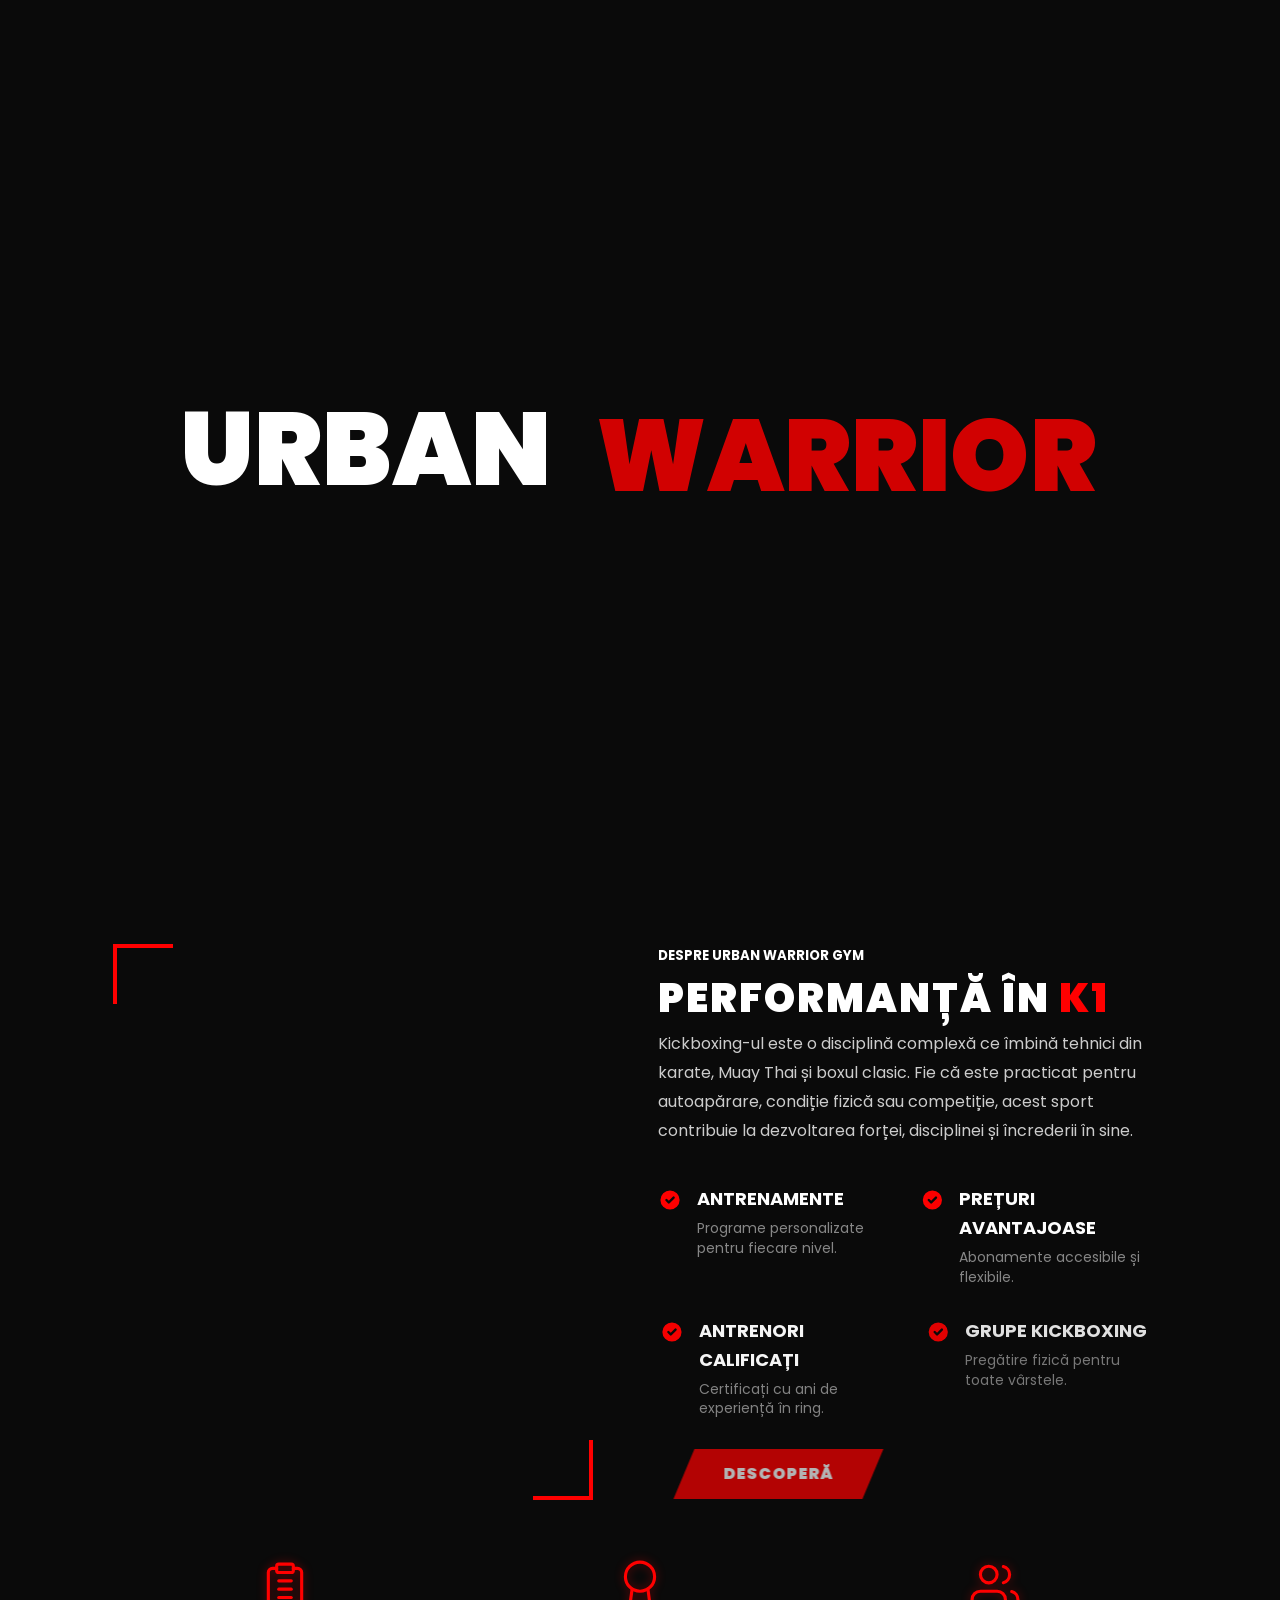
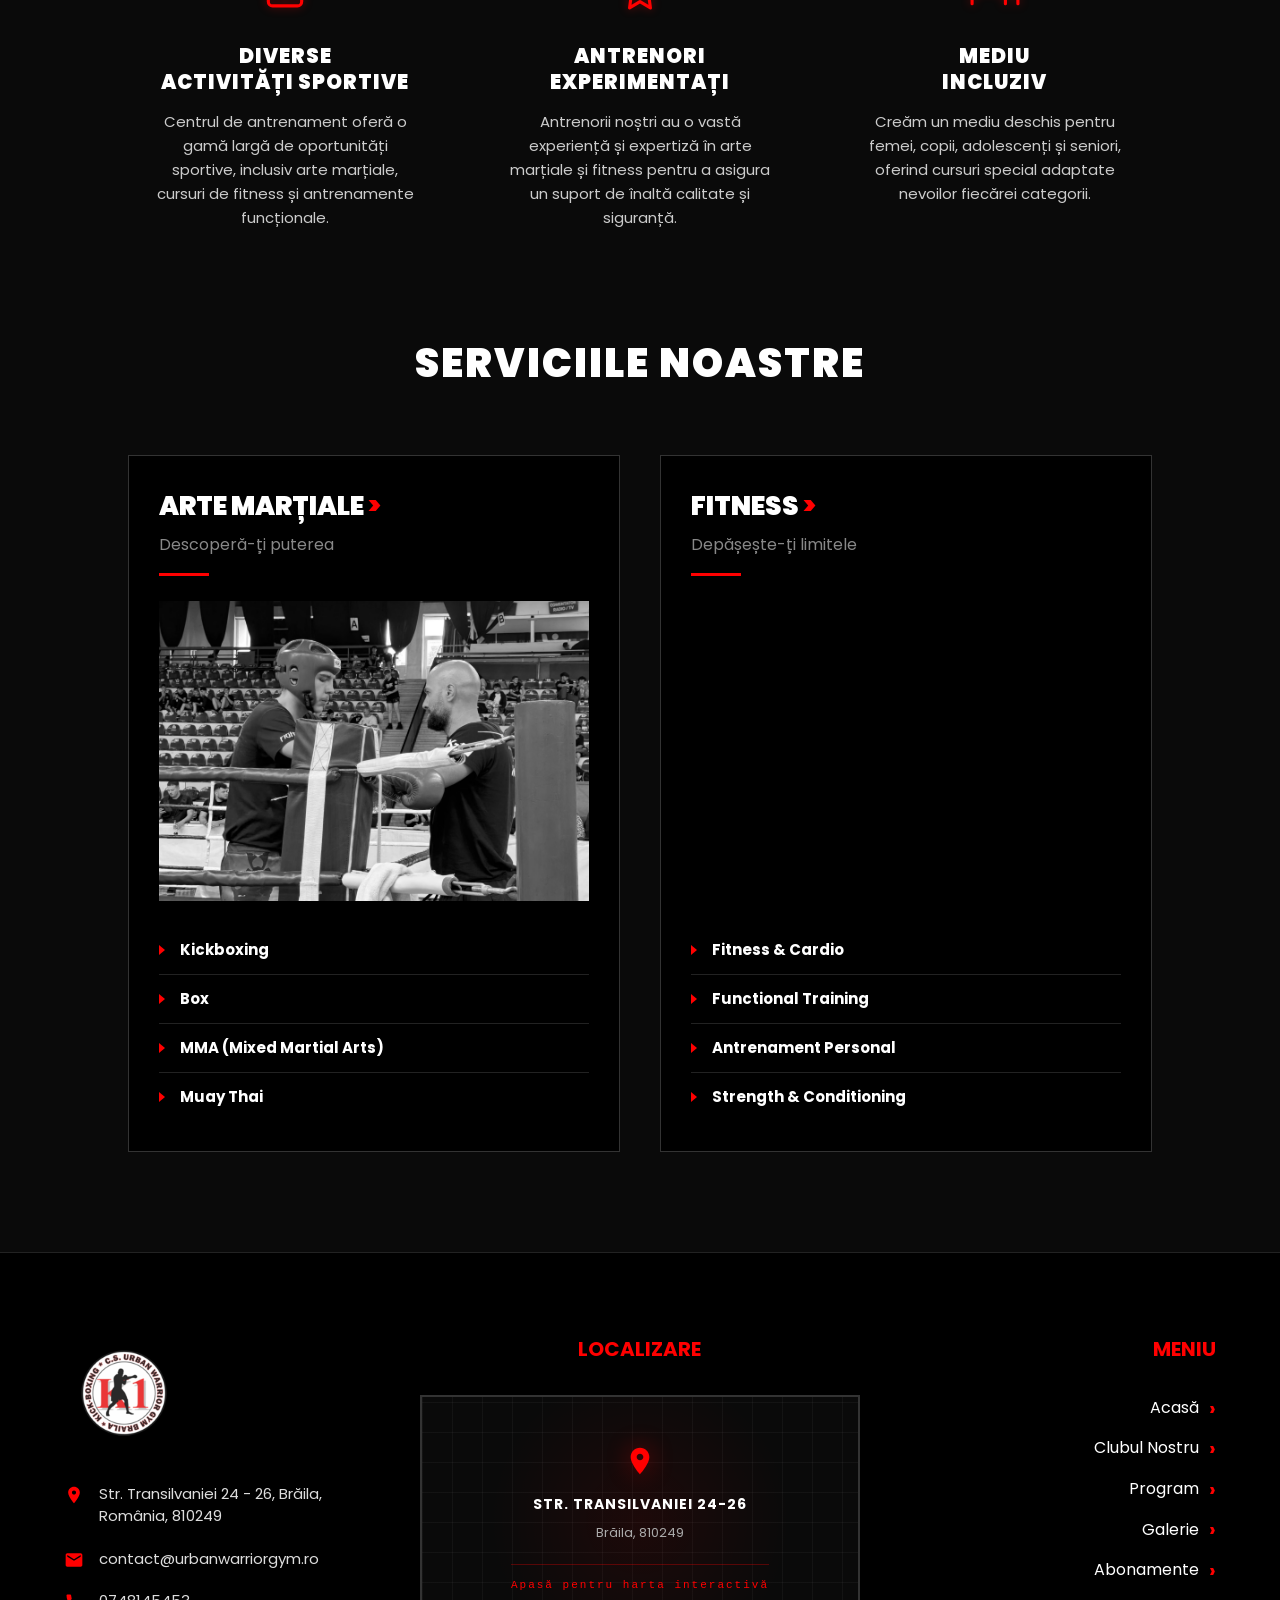
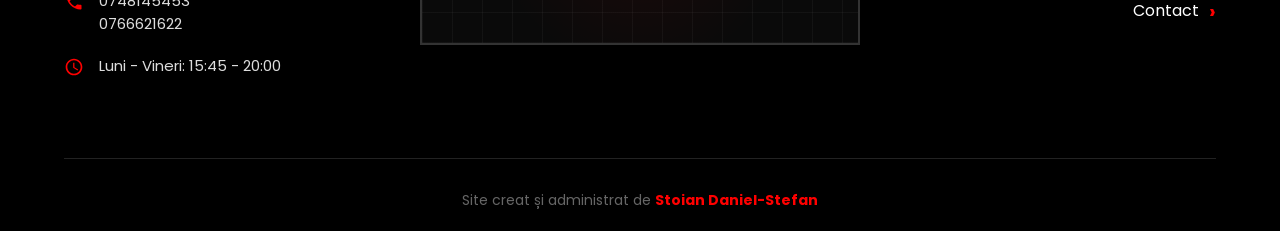
==== commit 89372c9b: "i18n: full RO/EN translations across all 6 pages" ====
--- a/index.html
+++ b/index.html
@@ -206,12 +206,12 @@
         </div>
 
         <div class="about-content">
-          <h5 class="tech-subtitle">DESPRE URBAN WARRIOR GYM</h5>
+          <h5 class="tech-subtitle" data-i18n="home.about.label">DESPRE URBAN WARRIOR GYM</h5>
           <h2 class="section-title text-left">
-            PERFORMANȚĂ ÎN <span class="red-text">K1</span>
+            <span data-i18n="home.about.title">PERFORMANȚĂ ÎN</span> <span class="red-text">K1</span>
           </h2>
 
-          <p class="about-description">
+          <p class="about-description" data-i18n="home.about.description">
             Kickboxing-ul este o disciplină complexă ce îmbină tehnici din
             karate, Muay Thai și boxul clasic. Fie că este practicat pentru
             autoapărare, condiție fizică sau competiție, acest sport contribuie
@@ -233,8 +233,8 @@
                 />
               </svg>
               <div class="feature-text">
-                <h3>Antrenamente</h3>
-                <p>Programe personalizate pentru fiecare nivel.</p>
+                <h3 data-i18n="home.feature.training.title">Antrenamente</h3>
+                <p data-i18n="home.feature.training.desc">Programe personalizate pentru fiecare nivel.</p>
               </div>
             </div>
 
@@ -252,8 +252,8 @@
                 />
               </svg>
               <div class="feature-text">
-                <h3>Prețuri avantajoase</h3>
-                <p>Abonamente accesibile și flexibile.</p>
+                <h3 data-i18n="home.feature.prices.title">Prețuri avantajoase</h3>
+                <p data-i18n="home.feature.prices.desc">Abonamente accesibile și flexibile.</p>
               </div>
             </div>
 
@@ -271,8 +271,8 @@
                 />
               </svg>
               <div class="feature-text">
-                <h3>Antrenori calificați</h3>
-                <p>Certificați cu ani de experiență în ring.</p>
+                <h3 data-i18n="home.feature.coaches.title">Antrenori calificați</h3>
+                <p data-i18n="home.feature.coaches.desc">Certificați cu ani de experiență în ring.</p>
               </div>
             </div>
 
@@ -290,8 +290,8 @@
                 />
               </svg>
               <div class="feature-text">
-                <h3>Grupe Kickboxing</h3>
-                <p>Pregătire fizică pentru toate vârstele.</p>
+                <h3 data-i18n="home.feature.groups.title">Grupe Kickboxing</h3>
+                <p data-i18n="home.feature.groups.desc">Pregătire fizică pentru toate vârstele.</p>
               </div>
             </div>
           </div>
@@ -300,6 +300,7 @@
             href="#"
             class="btn-cta"
             style="display: inline-flex; margin-top: 30px"
+            data-i18n="home.about.cta"
             >DESCOPERĂ</a
           >
         </div>
@@ -328,11 +329,11 @@
               <path d="M9 10h6"></path>
             </svg>
           </div>
-          <h3>
+          <h3 data-i18n="home.benefit.diverse.title">
             DIVERSE <br />
             ACTIVITĂȚI SPORTIVE
           </h3>
-          <p>
+          <p data-i18n="home.benefit.diverse.desc">
             Centrul de antrenament oferă o gamă largă de oportunități sportive,
             inclusiv arte marțiale, cursuri de fitness și antrenamente
             funcționale.
@@ -357,13 +358,12 @@
               ></polyline>
             </svg>
           </div>
-          <h3>
+          <h3 data-i18n="home.benefit.coaches.title">
             ANTRENORI <br />
             EXPERIMENTAȚI
           </h3>
-          <p>
-            Antrenorii noștri au o vastă experiență și expertiză în
-            <strong>arte marțiale</strong> și <strong>fitness</strong> pentru a
+          <p data-i18n="home.benefit.coaches.desc">
+            Antrenorii noștri au o vastă experiență și expertiză în arte marțiale și fitness pentru a
             asigura un suport de înaltă calitate și siguranță.
           </p>
         </div>
@@ -386,13 +386,12 @@
               <path d="M16 3.13a4 4 0 0 1 0 7.75"></path>
             </svg>
           </div>
-          <h3>
+          <h3 data-i18n="home.benefit.inclusive.title">
             MEDIU <br />
             INCLUZIV
           </h3>
-          <p>
-            Creăm un mediu deschis pentru
-            <strong>femei, copii, adolescenți și seniori</strong>, oferind
+          <p data-i18n="home.benefit.inclusive.desc">
+            Creăm un mediu deschis pentru femei, copii, adolescenți și seniori, oferind
             cursuri special adaptate nevoilor fiecărei categorii.
           </p>
         </div>
@@ -400,14 +399,14 @@
     </section>
     <section class="services">
       <div class="services-header">
-        <h2 class="section-title">SERVICIILE NOASTRE</h2>
+        <h2 class="section-title" data-i18n="home.services.title">SERVICIILE NOASTRE</h2>
       </div>
 
       <div class="services-container">
         <div class="service-card">
           <div class="card-header">
-            <h3>ARTE MARȚIALE <span class="red-text">></span></h3>
-            <p class="card-subtitle">Descoperă-ți puterea</p>
+            <h3><span data-i18n="home.service.martial.title">ARTE MARȚIALE</span> <span class="red-text">></span></h3>
+            <p class="card-subtitle" data-i18n="home.service.martial.subtitle">Descoperă-ți puterea</p>
             <div class="red-line"></div>
           </div>
 
@@ -425,7 +424,7 @@
 
           <ul class="tech-list">
             <li>Kickboxing</li>
-            <li>Box</li>
+            <li data-i18n="home.service.martial.box">Box</li>
             <li>MMA (Mixed Martial Arts)</li>
             <li>Muay Thai</li>
           </ul>
@@ -433,8 +432,8 @@
 
         <div class="service-card">
           <div class="card-header">
-            <h3>FITNESS <span class="red-text">></span></h3>
-            <p class="card-subtitle">Depășește-ți limitele</p>
+            <h3><span data-i18n="home.service.fitness.title">FITNESS</span> <span class="red-text">></span></h3>
+            <p class="card-subtitle" data-i18n="home.service.fitness.subtitle">Depășește-ți limitele</p>
             <div class="red-line"></div>
           </div>
 
@@ -449,7 +448,7 @@
           <ul class="tech-list">
             <li>Fitness & Cardio</li>
             <li>Functional Training</li>
-            <li>Antrenament Personal</li>
+            <li data-i18n="home.service.fitness.personal">Antrenament Personal</li>
             <li>Strength & Conditioning</li>
           </ul>
         </div>
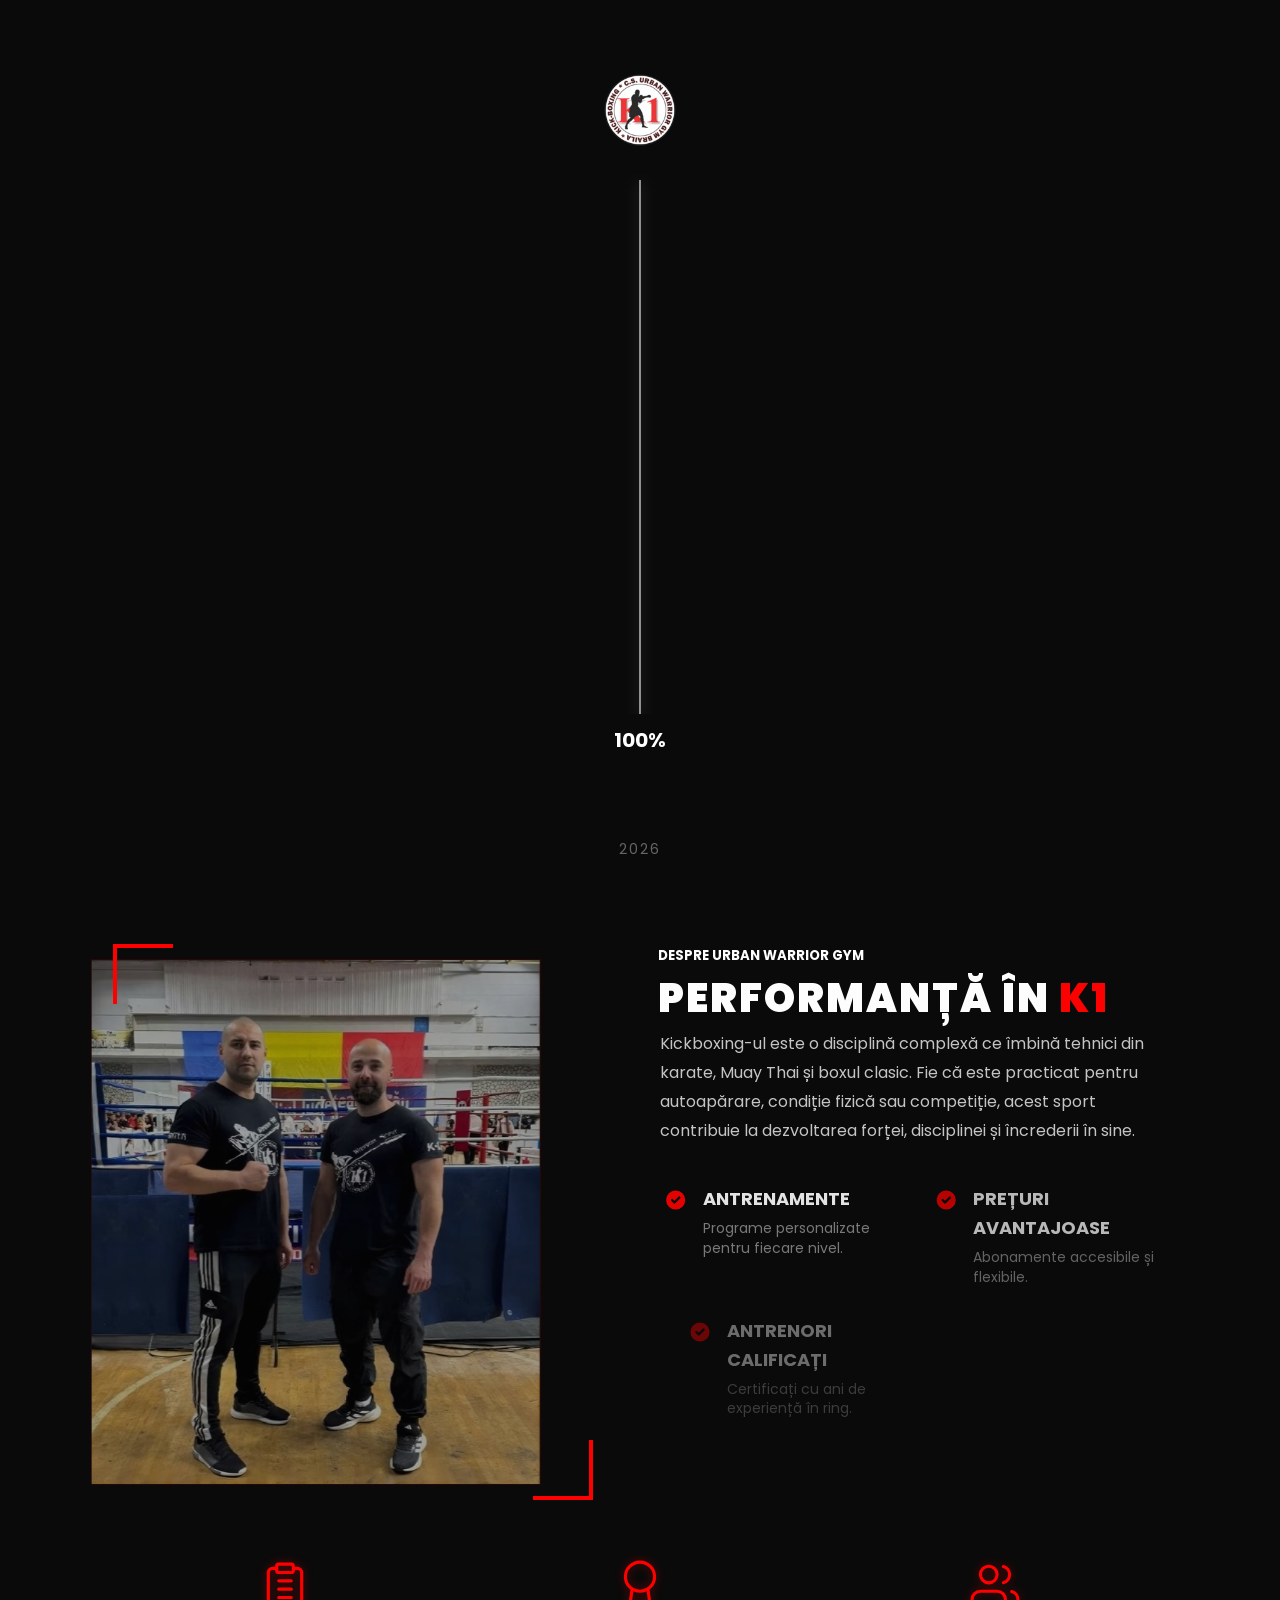
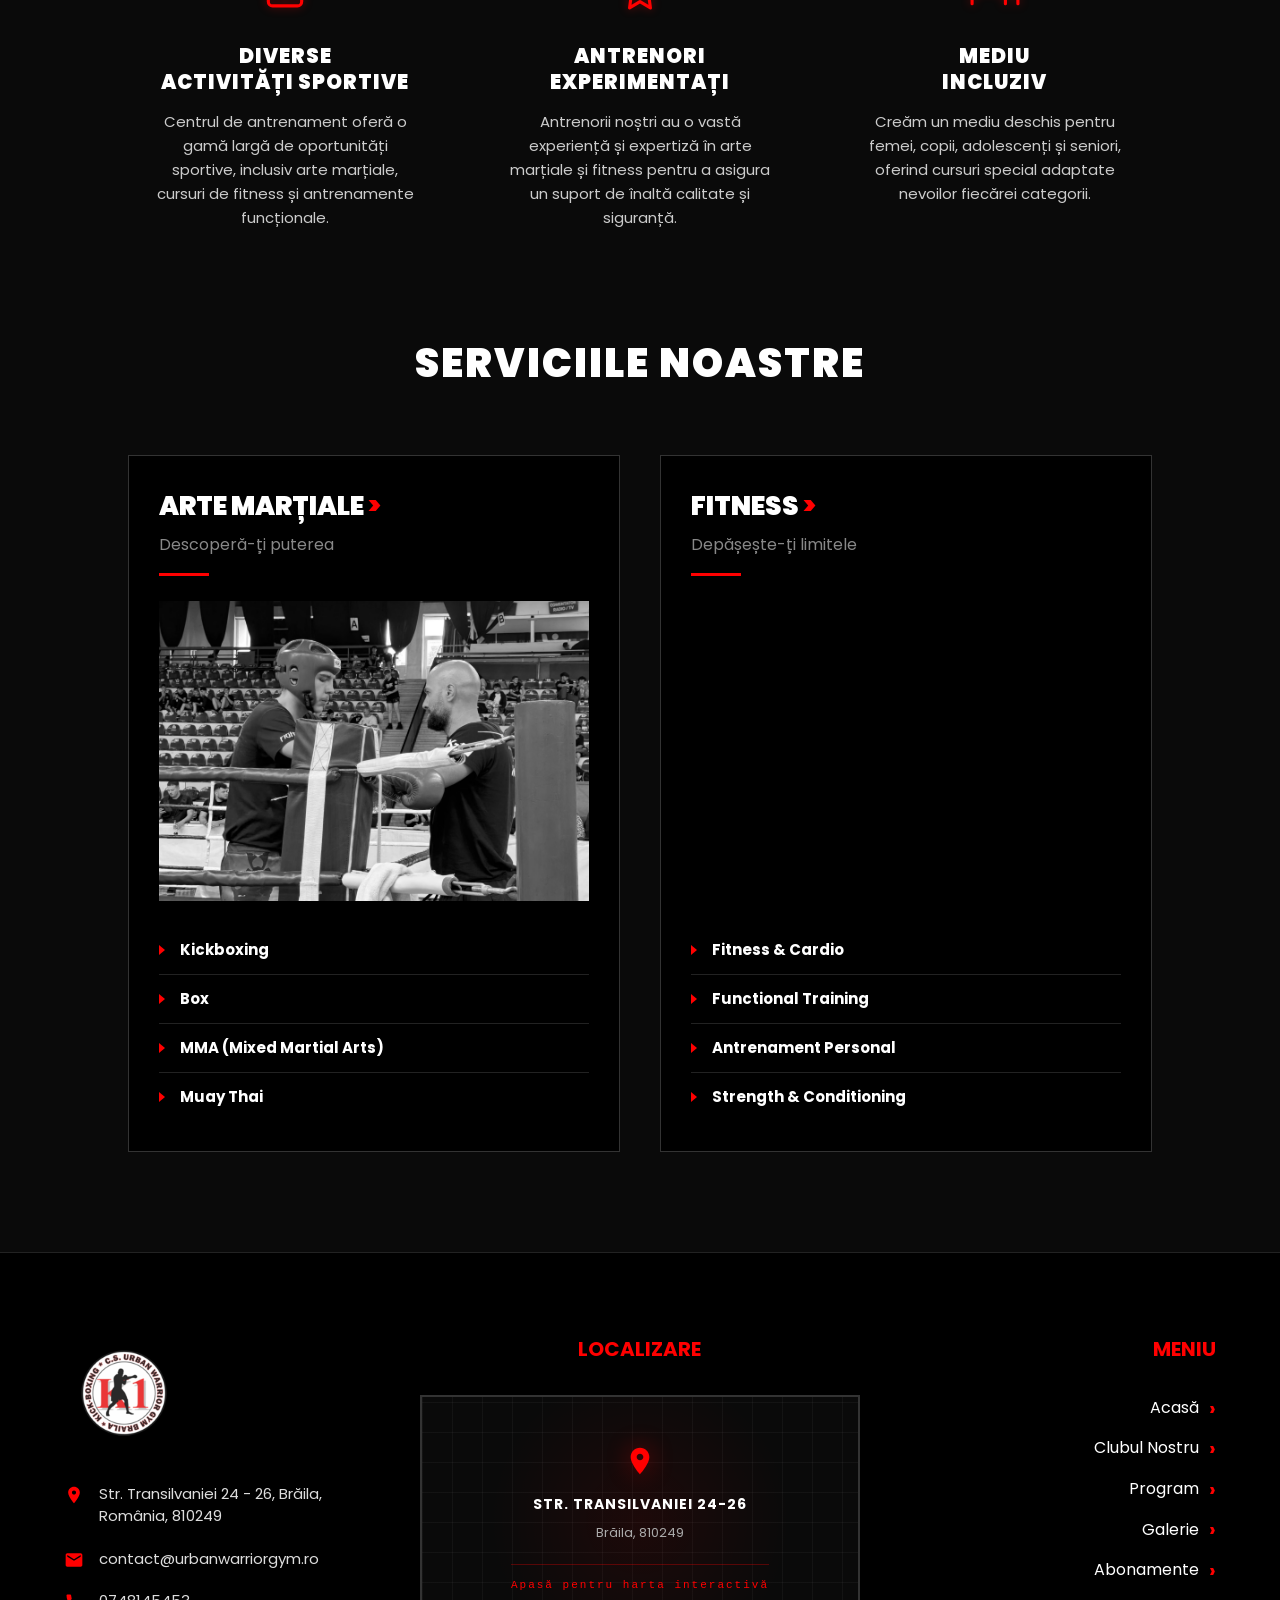
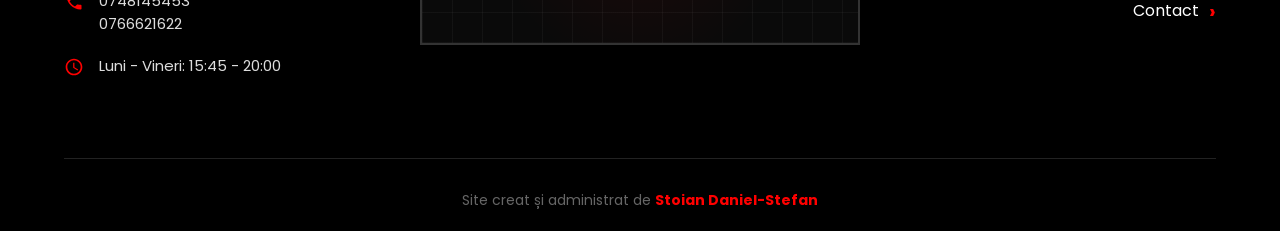
==== commit 78bc8122: "audit: cleanup unused libraries + bug fixes" ====
--- a/index.html
+++ b/index.html
@@ -6,7 +6,6 @@
     <meta http-equiv="Content-Security-Policy" content="default-src 'self'; img-src 'self' data: https:; script-src 'self' 'unsafe-inline'; style-src 'self' 'unsafe-inline'; frame-src https://www.google.com https://maps.googleapis.com; font-src 'self' data:; connect-src 'self' https:;" />
     <title>Urban Warrior Gym - Sală K1 Brăila | Kickboxing, MMA, Box</title>
     <meta name="description" content="C.S. Urban Warrior Gym Brăila - Sală de kickboxing, K1, MMA și fitness. Antrenori certificați, programe pentru toate nivelele." />
-    <meta name="keywords" content="kickboxing braila, K1, MMA, fitness, sport contact, urban warrior gym" />
     <meta name="author" content="Stoian Daniel-Stefan" />
     <meta property="og:title" content="Urban Warrior Gym - Sală K1 Brăila" />
     <meta property="og:description" content="Comunitate dedicată pasionaților de sporturi de contact și performanță." />
@@ -417,8 +416,7 @@
               <img loading="lazy" decoding="async"
               src="img/martial-arts.jpg"
               alt="Martial Arts"
-              class="img-fix"
-              z />
+              class="img-fix" />
             </picture>
           </div>
 
@@ -456,7 +454,7 @@
     </section>
     <div id="imageModal" class="modal">
       <span class="close-modal">&times;</span>
-      <img class="modal-content" id="imgExpanded" />
+      <img class="modal-content" id="imgExpanded" alt="" />
       <div id="caption"></div>
     </div>
 
--- a/css/style.css
+++ b/css/style.css
@@ -616,12 +616,6 @@
   z-index: -1;
 }
 
-.tech-plus,
-.tp-1,
-.tech-coords {
-  display: none !important;
-}
-
 .about-section {
   padding: 100px 10% 30px 10%;
   background-color: transparent;
@@ -1546,98 +1540,6 @@
 .gallery-item:hover .gallery-img {
   transform: scale(1.05);
   filter: grayscale(0%);
-}
-
-.horizontal-gallery-section {
-  width: 100%;
-  height: 100vh;
-  min-height: 800px;
-  overflow: hidden;
-  display: flex;
-  align-items: center;
-  position: relative;
-
-  margin: 0 !important;
-  padding: 0 !important;
-}
-
-.horizontal-wrapper {
-  width: 100%;
-  height: 100%;
-  display: flex;
-  align-items: center;
-  overflow: hidden;
-}
-
-.horizontal-container {
-  display: flex;
-  gap: 50px;
-  padding-left: 5vw;
-  width: max-content;
-  height: 600px;
-
-  touch-action: none;
-  cursor: grab;
-  user-select: none;
-}
-
-.horizontal-container:active {
-  cursor: grabbing;
-}
-
-.h-card {
-  width: 400px;
-  height: 600px;
-  position: relative;
-
-  background-color: #000 !important;
-
-  flex-shrink: 0;
-  flex-grow: 0;
-
-  border: 1px solid #333;
-  transition: transform 0.3s ease;
-  overflow: hidden;
-}
-
-.h-card img {
-  width: 100%;
-  height: 100%;
-  object-fit: cover;
-  transition: 0.5s ease;
-  pointer-events: none;
-  object-position: center top;
-}
-
-.h-card:hover {
-  transform: scale(1.02);
-  border-color: #ff0000;
-  z-index: 2;
-}
-
-.h-card:hover img {
-  filter: grayscale(0%);
-}
-
-.h-text {
-  position: absolute;
-  bottom: 20px;
-  left: 0;
-  width: 100%;
-  text-align: center;
-  font-size: 50px;
-  font-weight: 900;
-  color: rgba(255, 255, 255, 0.1);
-  line-height: 1;
-  pointer-events: none;
-  transition: 0.5s;
-  z-index: 5;
-}
-
-.h-card:hover .h-text {
-  color: #ff0000;
-  transform: translateY(-10px);
-  text-shadow: 0 10px 20px black;
 }
 
 #tsparticles {
@@ -1815,7 +1717,6 @@
   body.menu-open { overflow: hidden; }
 }
 
-
 @media (max-width: 768px) {
   .navbar {
     display: flex !important;
@@ -1836,23 +1737,10 @@
   height: 3px !important;
 }
 @media (max-width: 768px) {
-  .horizontal-gallery-section {
-    height: 600px !important;
-    margin: 0 0 50px 0 !important;
-    -webkit-overflow-scrolling: touch;
-  }
-  .horizontal-container {
-    height: 540px !important;
-    gap: 18px !important;
-    padding: 0 7vw !important;
-  }
-  .h-card {
-    width: 85vw !important;
-    height: 540px !important;
-  }
-  .h-text {
-    font-size: 36px !important;
-  }
+  
+  
+  
+  
   .gallery-grid {
     grid-template-columns: 1fr !important;
     gap: 6px !important;
@@ -1911,26 +1799,10 @@
     height: 100%;
     display: block;
   }
-  .horizontal-gallery-section {
-    overflow-x: scroll !important;
-    overflow-y: hidden !important;
-    -webkit-overflow-scrolling: touch !important;
-    touch-action: pan-x !important;
-    scroll-behavior: auto !important;
-    cursor: default !important;
-  }
-  .horizontal-wrapper {
-    width: max-content !important;
-    height: 100% !important;
-  }
-  .horizontal-container {
-    width: max-content !important;
-    flex-shrink: 0 !important;
-  }
-  .h-card {
-    flex-shrink: 0 !important;
-    flex-grow: 0 !important;
-  }
+  
+  
+  
+  
   .gallery-item {
     aspect-ratio: auto !important;
     height: auto !important;
@@ -2045,7 +1917,6 @@
   }
 }
 
-
 @media (max-width: 768px) {
   nav.navbar {
     background-color: rgba(8, 8, 8, 0.95) !important;
@@ -2148,42 +2019,10 @@
     justify-content: center !important;
   }
 
-  .horizontal-gallery-section {
-    height: 600px !important;
-    overflow: hidden !important;
-    margin: 0 0 50px 0 !important;
-    padding: 0 !important;
-    cursor: default !important;
-  }
-  .horizontal-gallery-section .swiper-wrapper {
-    height: 100% !important;
-    align-items: center !important;
-  }
-  .horizontal-gallery-section .swiper-slide {
-    width: 80vw !important;
-    height: 540px !important;
-    flex-shrink: 0 !important;
-  }
-  .horizontal-gallery-section .h-text {
-    font-size: 36px !important;
-  }
-}
-
-.horizontal-gallery-section.swiper {
-  width: 100%;
-  height: 680px;
-  overflow: hidden;
-  margin: 20px 0 80px 0;
-  padding: 0 5vw;
-}
-.horizontal-gallery-section .swiper-wrapper {
-  height: 100%;
-  align-items: center;
-}
-.horizontal-gallery-section .swiper-slide {
-  width: 400px;
-  height: 600px;
-  flex-shrink: 0;
+  
+  
+  
+  
 }
 
 @media (max-width: 768px) {
@@ -2658,13 +2497,8 @@
 }
 
 @media (max-width: 768px) {
-  .horizontal-gallery-section {
-    margin: 8px 0 24px 0 !important;
-    height: 540px !important;
-  }
-  .horizontal-gallery-section .swiper-slide {
-    height: 480px !important;
-  }
+  
+  
   .gallery-container {
     padding: 16px 0 50px 0 !important;
   }
@@ -2700,13 +2534,8 @@
     margin-top: 4px !important;
     font-size: 13px !important;
   }
-  main.galerie-page .horizontal-gallery-section {
-    margin: 4px 0 6px 0 !important;
-    height: 500px !important;
-  }
-  main.galerie-page .horizontal-gallery-section .swiper-slide {
-    height: 460px !important;
-  }
+  
+  
   main.galerie-page .gallery-container {
     padding: 0 0 24px 0 !important;
   }
@@ -2732,23 +2561,9 @@
     gap: 4px !important;
     margin: 0 !important;
   }
-  main.galerie-page .horizontal-gallery-section {
-    margin: 0 !important;
-  }
+  
   main.galerie-page .services-header {
     margin: 0 0 4px 0 !important;
-  }
-}
-
-@media (max-width: 768px) {
-  main.galerie-page .horizontal-gallery-section .swiper-wrapper {
-    gap: 14px !important;
-  }
-  main.galerie-page .horizontal-gallery-section .swiper-slide:first-child {
-    margin-left: 16px !important;
-  }
-  main.galerie-page .horizontal-gallery-section .swiper-slide:last-child {
-    margin-right: 16px !important;
   }
 }
 
@@ -2763,11 +2578,6 @@
   position: relative;
 }
 
-.h-card > picture > img {
-  width: 100% !important;
-  height: 100% !important;
-  object-fit: cover !important;
-}
 .gallery-item > picture > img {
   width: 100% !important;
   height: 100% !important;
@@ -2793,49 +2603,10 @@
 }
 
 @media (max-width: 768px) {
-  main.galerie-page .horizontal-gallery-section {
-    height: 460px !important;
-  }
-  main.galerie-page .horizontal-gallery-section .swiper-slide {
-    height: 420px !important;
-  }
-  main.galerie-page .horizontal-gallery-section .h-card {
-    width: 80vw !important;
-    height: 420px !important;
-  }
-  main.galerie-page .h-text {
-    font-size: 32px !important;
-  }
-}
-
-@media (max-width: 768px) {
-  main.galerie-page .horizontal-gallery-section {
-    height: auto !important;
-    min-height: 0 !important;
-    margin: 0 !important;
-    padding: 8px 0 0 0 !important;
-    overflow: hidden !important;
-    display: block !important;
-  }
-  main.galerie-page .horizontal-gallery-section .swiper-wrapper {
-    height: auto !important;
-    align-items: center !important;
-    margin: 0 !important;
-    padding: 0 !important;
-    gap: 14px !important;
-    box-sizing: border-box !important;
-  }
-  main.galerie-page .horizontal-gallery-section .swiper-slide {
-    height: 400px !important;
-    width: 80vw !important;
-    flex-shrink: 0 !important;
-    margin: 0 !important;
-  }
-  main.galerie-page .horizontal-gallery-section .h-card {
-    width: 100% !important;
-    height: 100% !important;
-    margin: 0 !important;
-  }
+  
+  
+  
+  
   main.galerie-page .gallery-container {
     padding: 8px 0 24px 0 !important;
     margin: 0 !important;
@@ -2843,38 +2614,10 @@
 }
 
 @media (max-width: 768px) {
-  main.galerie-page .horizontal-gallery-section {
-    padding: 14px 0 14px 0 !important;
-  }
-  main.galerie-page .horizontal-gallery-section .swiper-slide,
-  main.galerie-page .horizontal-gallery-section .swiper-slide:first-child,
-  main.galerie-page .horizontal-gallery-section .swiper-slide:last-child,
-  main.galerie-page .horizontal-gallery-section .swiper-slide.h-card {
-    width: 80vw !important;
-    min-width: 80vw !important;
-    max-width: 80vw !important;
-    height: 400px !important;
-    min-height: 400px !important;
-    max-height: 400px !important;
-    flex-shrink: 0 !important;
-    flex-grow: 0 !important;
-    flex-basis: 80vw !important;
-    margin-left: 0 !important;
-    margin-right: 0 !important;
-    align-self: center !important;
-  }
-  main.galerie-page .horizontal-gallery-section .h-card > picture {
-    width: 100% !important;
-    height: 100% !important;
-    display: block !important;
-  }
-  main.galerie-page .horizontal-gallery-section .h-card > picture > img {
-    width: 100% !important;
-    height: 100% !important;
-    object-fit: cover !important;
-    object-position: center 30% !important;
-    display: block !important;
-  }
+  
+  
+  
+  
   main.galerie-page .gallery-container {
     padding: 0 0 24px 0 !important;
   }
@@ -2893,22 +2636,6 @@
     object-fit: contain !important;
     max-height: 80vh !important;
   }
-}
-
-@media (max-width: 768px) {
-  main.galerie-page section.horizontal-gallery-section.swiper .swiper-wrapper > .swiper-slide:first-of-type {
-    margin-left: 16px !important;
-  }
-  main.galerie-page section.horizontal-gallery-section.swiper .swiper-wrapper > .swiper-slide:last-of-type {
-    margin-right: 16px !important;
-  }
-}
-
-main.galerie-page section.horizontal-gallery-section.swiper .swiper-wrapper > .swiper-slide:first-of-type {
-  margin-left: 30px;
-}
-main.galerie-page section.horizontal-gallery-section.swiper .swiper-wrapper > .swiper-slide:last-of-type {
-  margin-right: 30px;
 }
 
 .map-placeholder {
@@ -2984,26 +2711,6 @@
   z-index: 2;
 }
 
-.swiper-slide.swiper-slide-spacer {
-  width: 16px !important;
-  flex: 0 0 16px !important;
-  min-width: 16px !important;
-  max-width: 16px !important;
-  height: 1px !important;
-  background: transparent !important;
-  pointer-events: none !important;
-  border: none !important;
-  margin: 0 !important;
-}
-@media (min-width: 769px) {
-  .swiper-slide.swiper-slide-spacer {
-    width: 30px !important;
-    flex: 0 0 30px !important;
-    min-width: 30px !important;
-    max-width: 30px !important;
-  }
-}
-
 .marquee-track {
   display: flex;
   width: max-content;
@@ -3040,51 +2747,11 @@
   .marquee-half span { font-size: 18px; padding: 0 12px; }
 }
 
-@media (max-width: 768px) {
-  main.galerie-page .horizontal-gallery-section .swiper-slide.swiper-slide-spacer,
-  main.galerie-page section.horizontal-gallery-section.swiper .swiper-wrapper > .swiper-slide.swiper-slide-spacer {
-    width: 16px !important;
-    min-width: 16px !important;
-    max-width: 16px !important;
-    flex: 0 0 16px !important;
-    flex-basis: 16px !important;
-    height: 1px !important;
-    min-height: 0 !important;
-    max-height: 1px !important;
-    align-self: center !important;
-    background: transparent !important;
-    border: none !important;
-    margin: 0 !important;
-    padding: 0 !important;
-    pointer-events: none !important;
-  }
-}
-
-.horizontal-gallery-section .swiper-slide.swiper-slide-spacer {
-  width: 30px !important;
-  min-width: 30px !important;
-  max-width: 30px !important;
-  flex: 0 0 30px !important;
-  flex-basis: 30px !important;
-  height: 1px !important;
-  background: transparent !important;
-  border: none !important;
-  margin: 0 !important;
-  padding: 0 !important;
-  pointer-events: none !important;
-}
-
 main.galerie-page .services-header {
   margin-bottom: 18px !important;
   padding-top: 6px !important;
 }
-main.galerie-page .horizontal-gallery-section.swiper {
-  margin: 0 0 40px 0 !important;
-  height: 620px !important;
-}
-main.galerie-page .horizontal-gallery-section .swiper-slide.h-card {
-  height: 580px !important;
-}
+
 @media (max-width: 768px) {
   main.galerie-page .services-header {
     margin-bottom: 4px !important;
@@ -3242,7 +2909,6 @@
 .marquee-half {
   display: none !important;
 }
-
 
 /* ==========================================================================
    PROGRAM (SCHEDULE) PAGE
--- a/css/style.css
+++ b/css/style.css
@@ -616,12 +616,6 @@
   z-index: -1;
 }
 
-.tech-plus,
-.tp-1,
-.tech-coords {
-  display: none !important;
-}
-
 .about-section {
   padding: 100px 10% 30px 10%;
   background-color: transparent;
@@ -1546,98 +1540,6 @@
 .gallery-item:hover .gallery-img {
   transform: scale(1.05);
   filter: grayscale(0%);
-}
-
-.horizontal-gallery-section {
-  width: 100%;
-  height: 100vh;
-  min-height: 800px;
-  overflow: hidden;
-  display: flex;
-  align-items: center;
-  position: relative;
-
-  margin: 0 !important;
-  padding: 0 !important;
-}
-
-.horizontal-wrapper {
-  width: 100%;
-  height: 100%;
-  display: flex;
-  align-items: center;
-  overflow: hidden;
-}
-
-.horizontal-container {
-  display: flex;
-  gap: 50px;
-  padding-left: 5vw;
-  width: max-content;
-  height: 600px;
-
-  touch-action: none;
-  cursor: grab;
-  user-select: none;
-}
-
-.horizontal-container:active {
-  cursor: grabbing;
-}
-
-.h-card {
-  width: 400px;
-  height: 600px;
-  position: relative;
-
-  background-color: #000 !important;
-
-  flex-shrink: 0;
-  flex-grow: 0;
-
-  border: 1px solid #333;
-  transition: transform 0.3s ease;
-  overflow: hidden;
-}
-
-.h-card img {
-  width: 100%;
-  height: 100%;
-  object-fit: cover;
-  transition: 0.5s ease;
-  pointer-events: none;
-  object-position: center top;
-}
-
-.h-card:hover {
-  transform: scale(1.02);
-  border-color: #ff0000;
-  z-index: 2;
-}
-
-.h-card:hover img {
-  filter: grayscale(0%);
-}
-
-.h-text {
-  position: absolute;
-  bottom: 20px;
-  left: 0;
-  width: 100%;
-  text-align: center;
-  font-size: 50px;
-  font-weight: 900;
-  color: rgba(255, 255, 255, 0.1);
-  line-height: 1;
-  pointer-events: none;
-  transition: 0.5s;
-  z-index: 5;
-}
-
-.h-card:hover .h-text {
-  color: #ff0000;
-  transform: translateY(-10px);
-  text-shadow: 0 10px 20px black;
 }
 
 #tsparticles {
@@ -1815,7 +1717,6 @@
   body.menu-open { overflow: hidden; }
 }
 
-
 @media (max-width: 768px) {
   .navbar {
     display: flex !important;
@@ -1836,23 +1737,10 @@
   height: 3px !important;
 }
 @media (max-width: 768px) {
-  .horizontal-gallery-section {
-    height: 600px !important;
-    margin: 0 0 50px 0 !important;
-    -webkit-overflow-scrolling: touch;
-  }
-  .horizontal-container {
-    height: 540px !important;
-    gap: 18px !important;
-    padding: 0 7vw !important;
-  }
-  .h-card {
-    width: 85vw !important;
-    height: 540px !important;
-  }
-  .h-text {
-    font-size: 36px !important;
-  }
+  
+  
+  
+  
   .gallery-grid {
     grid-template-columns: 1fr !important;
     gap: 6px !important;
@@ -1911,26 +1799,10 @@
     height: 100%;
     display: block;
   }
-  .horizontal-gallery-section {
-    overflow-x: scroll !important;
-    overflow-y: hidden !important;
-    -webkit-overflow-scrolling: touch !important;
-    touch-action: pan-x !important;
-    scroll-behavior: auto !important;
-    cursor: default !important;
-  }
-  .horizontal-wrapper {
-    width: max-content !important;
-    height: 100% !important;
-  }
-  .horizontal-container {
-    width: max-content !important;
-    flex-shrink: 0 !important;
-  }
-  .h-card {
-    flex-shrink: 0 !important;
-    flex-grow: 0 !important;
-  }
+  
+  
+  
+  
   .gallery-item {
     aspect-ratio: auto !important;
     height: auto !important;
@@ -2045,7 +1917,6 @@
   }
 }
 
-
 @media (max-width: 768px) {
   nav.navbar {
     background-color: rgba(8, 8, 8, 0.95) !important;
@@ -2148,42 +2019,10 @@
     justify-content: center !important;
   }
 
-  .horizontal-gallery-section {
-    height: 600px !important;
-    overflow: hidden !important;
-    margin: 0 0 50px 0 !important;
-    padding: 0 !important;
-    cursor: default !important;
-  }
-  .horizontal-gallery-section .swiper-wrapper {
-    height: 100% !important;
-    align-items: center !important;
-  }
-  .horizontal-gallery-section .swiper-slide {
-    width: 80vw !important;
-    height: 540px !important;
-    flex-shrink: 0 !important;
-  }
-  .horizontal-gallery-section .h-text {
-    font-size: 36px !important;
-  }
-}
-
-.horizontal-gallery-section.swiper {
-  width: 100%;
-  height: 680px;
-  overflow: hidden;
-  margin: 20px 0 80px 0;
-  padding: 0 5vw;
-}
-.horizontal-gallery-section .swiper-wrapper {
-  height: 100%;
-  align-items: center;
-}
-.horizontal-gallery-section .swiper-slide {
-  width: 400px;
-  height: 600px;
-  flex-shrink: 0;
+  
+  
+  
+  
 }
 
 @media (max-width: 768px) {
@@ -2658,13 +2497,8 @@
 }
 
 @media (max-width: 768px) {
-  .horizontal-gallery-section {
-    margin: 8px 0 24px 0 !important;
-    height: 540px !important;
-  }
-  .horizontal-gallery-section .swiper-slide {
-    height: 480px !important;
-  }
+  
+  
   .gallery-container {
     padding: 16px 0 50px 0 !important;
   }
@@ -2700,13 +2534,8 @@
     margin-top: 4px !important;
     font-size: 13px !important;
   }
-  main.galerie-page .horizontal-gallery-section {
-    margin: 4px 0 6px 0 !important;
-    height: 500px !important;
-  }
-  main.galerie-page .horizontal-gallery-section .swiper-slide {
-    height: 460px !important;
-  }
+  
+  
   main.galerie-page .gallery-container {
     padding: 0 0 24px 0 !important;
   }
@@ -2732,23 +2561,9 @@
     gap: 4px !important;
     margin: 0 !important;
   }
-  main.galerie-page .horizontal-gallery-section {
-    margin: 0 !important;
-  }
+  
   main.galerie-page .services-header {
     margin: 0 0 4px 0 !important;
-  }
-}
-
-@media (max-width: 768px) {
-  main.galerie-page .horizontal-gallery-section .swiper-wrapper {
-    gap: 14px !important;
-  }
-  main.galerie-page .horizontal-gallery-section .swiper-slide:first-child {
-    margin-left: 16px !important;
-  }
-  main.galerie-page .horizontal-gallery-section .swiper-slide:last-child {
-    margin-right: 16px !important;
   }
 }
 
@@ -2763,11 +2578,6 @@
   position: relative;
 }
 
-.h-card > picture > img {
-  width: 100% !important;
-  height: 100% !important;
-  object-fit: cover !important;
-}
 .gallery-item > picture > img {
   width: 100% !important;
   height: 100% !important;
@@ -2793,49 +2603,10 @@
 }
 
 @media (max-width: 768px) {
-  main.galerie-page .horizontal-gallery-section {
-    height: 460px !important;
-  }
-  main.galerie-page .horizontal-gallery-section .swiper-slide {
-    height: 420px !important;
-  }
-  main.galerie-page .horizontal-gallery-section .h-card {
-    width: 80vw !important;
-    height: 420px !important;
-  }
-  main.galerie-page .h-text {
-    font-size: 32px !important;
-  }
-}
-
-@media (max-width: 768px) {
-  main.galerie-page .horizontal-gallery-section {
-    height: auto !important;
-    min-height: 0 !important;
-    margin: 0 !important;
-    padding: 8px 0 0 0 !important;
-    overflow: hidden !important;
-    display: block !important;
-  }
-  main.galerie-page .horizontal-gallery-section .swiper-wrapper {
-    height: auto !important;
-    align-items: center !important;
-    margin: 0 !important;
-    padding: 0 !important;
-    gap: 14px !important;
-    box-sizing: border-box !important;
-  }
-  main.galerie-page .horizontal-gallery-section .swiper-slide {
-    height: 400px !important;
-    width: 80vw !important;
-    flex-shrink: 0 !important;
-    margin: 0 !important;
-  }
-  main.galerie-page .horizontal-gallery-section .h-card {
-    width: 100% !important;
-    height: 100% !important;
-    margin: 0 !important;
-  }
+  
+  
+  
+  
   main.galerie-page .gallery-container {
     padding: 8px 0 24px 0 !important;
     margin: 0 !important;
@@ -2843,38 +2614,10 @@
 }
 
 @media (max-width: 768px) {
-  main.galerie-page .horizontal-gallery-section {
-    padding: 14px 0 14px 0 !important;
-  }
-  main.galerie-page .horizontal-gallery-section .swiper-slide,
-  main.galerie-page .horizontal-gallery-section .swiper-slide:first-child,
-  main.galerie-page .horizontal-gallery-section .swiper-slide:last-child,
-  main.galerie-page .horizontal-gallery-section .swiper-slide.h-card {
-    width: 80vw !important;
-    min-width: 80vw !important;
-    max-width: 80vw !important;
-    height: 400px !important;
-    min-height: 400px !important;
-    max-height: 400px !important;
-    flex-shrink: 0 !important;
-    flex-grow: 0 !important;
-    flex-basis: 80vw !important;
-    margin-left: 0 !important;
-    margin-right: 0 !important;
-    align-self: center !important;
-  }
-  main.galerie-page .horizontal-gallery-section .h-card > picture {
-    width: 100% !important;
-    height: 100% !important;
-    display: block !important;
-  }
-  main.galerie-page .horizontal-gallery-section .h-card > picture > img {
-    width: 100% !important;
-    height: 100% !important;
-    object-fit: cover !important;
-    object-position: center 30% !important;
-    display: block !important;
-  }
+  
+  
+  
+  
   main.galerie-page .gallery-container {
     padding: 0 0 24px 0 !important;
   }
@@ -2893,22 +2636,6 @@
     object-fit: contain !important;
     max-height: 80vh !important;
   }
-}
-
-@media (max-width: 768px) {
-  main.galerie-page section.horizontal-gallery-section.swiper .swiper-wrapper > .swiper-slide:first-of-type {
-    margin-left: 16px !important;
-  }
-  main.galerie-page section.horizontal-gallery-section.swiper .swiper-wrapper > .swiper-slide:last-of-type {
-    margin-right: 16px !important;
-  }
-}
-
-main.galerie-page section.horizontal-gallery-section.swiper .swiper-wrapper > .swiper-slide:first-of-type {
-  margin-left: 30px;
-}
-main.galerie-page section.horizontal-gallery-section.swiper .swiper-wrapper > .swiper-slide:last-of-type {
-  margin-right: 30px;
 }
 
 .map-placeholder {
@@ -2984,26 +2711,6 @@
   z-index: 2;
 }
 
-.swiper-slide.swiper-slide-spacer {
-  width: 16px !important;
-  flex: 0 0 16px !important;
-  min-width: 16px !important;
-  max-width: 16px !important;
-  height: 1px !important;
-  background: transparent !important;
-  pointer-events: none !important;
-  border: none !important;
-  margin: 0 !important;
-}
-@media (min-width: 769px) {
-  .swiper-slide.swiper-slide-spacer {
-    width: 30px !important;
-    flex: 0 0 30px !important;
-    min-width: 30px !important;
-    max-width: 30px !important;
-  }
-}
-
 .marquee-track {
   display: flex;
   width: max-content;
@@ -3040,51 +2747,11 @@
   .marquee-half span { font-size: 18px; padding: 0 12px; }
 }
 
-@media (max-width: 768px) {
-  main.galerie-page .horizontal-gallery-section .swiper-slide.swiper-slide-spacer,
-  main.galerie-page section.horizontal-gallery-section.swiper .swiper-wrapper > .swiper-slide.swiper-slide-spacer {
-    width: 16px !important;
-    min-width: 16px !important;
-    max-width: 16px !important;
-    flex: 0 0 16px !important;
-    flex-basis: 16px !important;
-    height: 1px !important;
-    min-height: 0 !important;
-    max-height: 1px !important;
-    align-self: center !important;
-    background: transparent !important;
-    border: none !important;
-    margin: 0 !important;
-    padding: 0 !important;
-    pointer-events: none !important;
-  }
-}
-
-.horizontal-gallery-section .swiper-slide.swiper-slide-spacer {
-  width: 30px !important;
-  min-width: 30px !important;
-  max-width: 30px !important;
-  flex: 0 0 30px !important;
-  flex-basis: 30px !important;
-  height: 1px !important;
-  background: transparent !important;
-  border: none !important;
-  margin: 0 !important;
-  padding: 0 !important;
-  pointer-events: none !important;
-}
-
 main.galerie-page .services-header {
   margin-bottom: 18px !important;
   padding-top: 6px !important;
 }
-main.galerie-page .horizontal-gallery-section.swiper {
-  margin: 0 0 40px 0 !important;
-  height: 620px !important;
-}
-main.galerie-page .horizontal-gallery-section .swiper-slide.h-card {
-  height: 580px !important;
-}
+
 @media (max-width: 768px) {
   main.galerie-page .services-header {
     margin-bottom: 4px !important;
@@ -3242,7 +2909,6 @@
 .marquee-half {
   display: none !important;
 }
-
 
 /* ==========================================================================
    PROGRAM (SCHEDULE) PAGE
